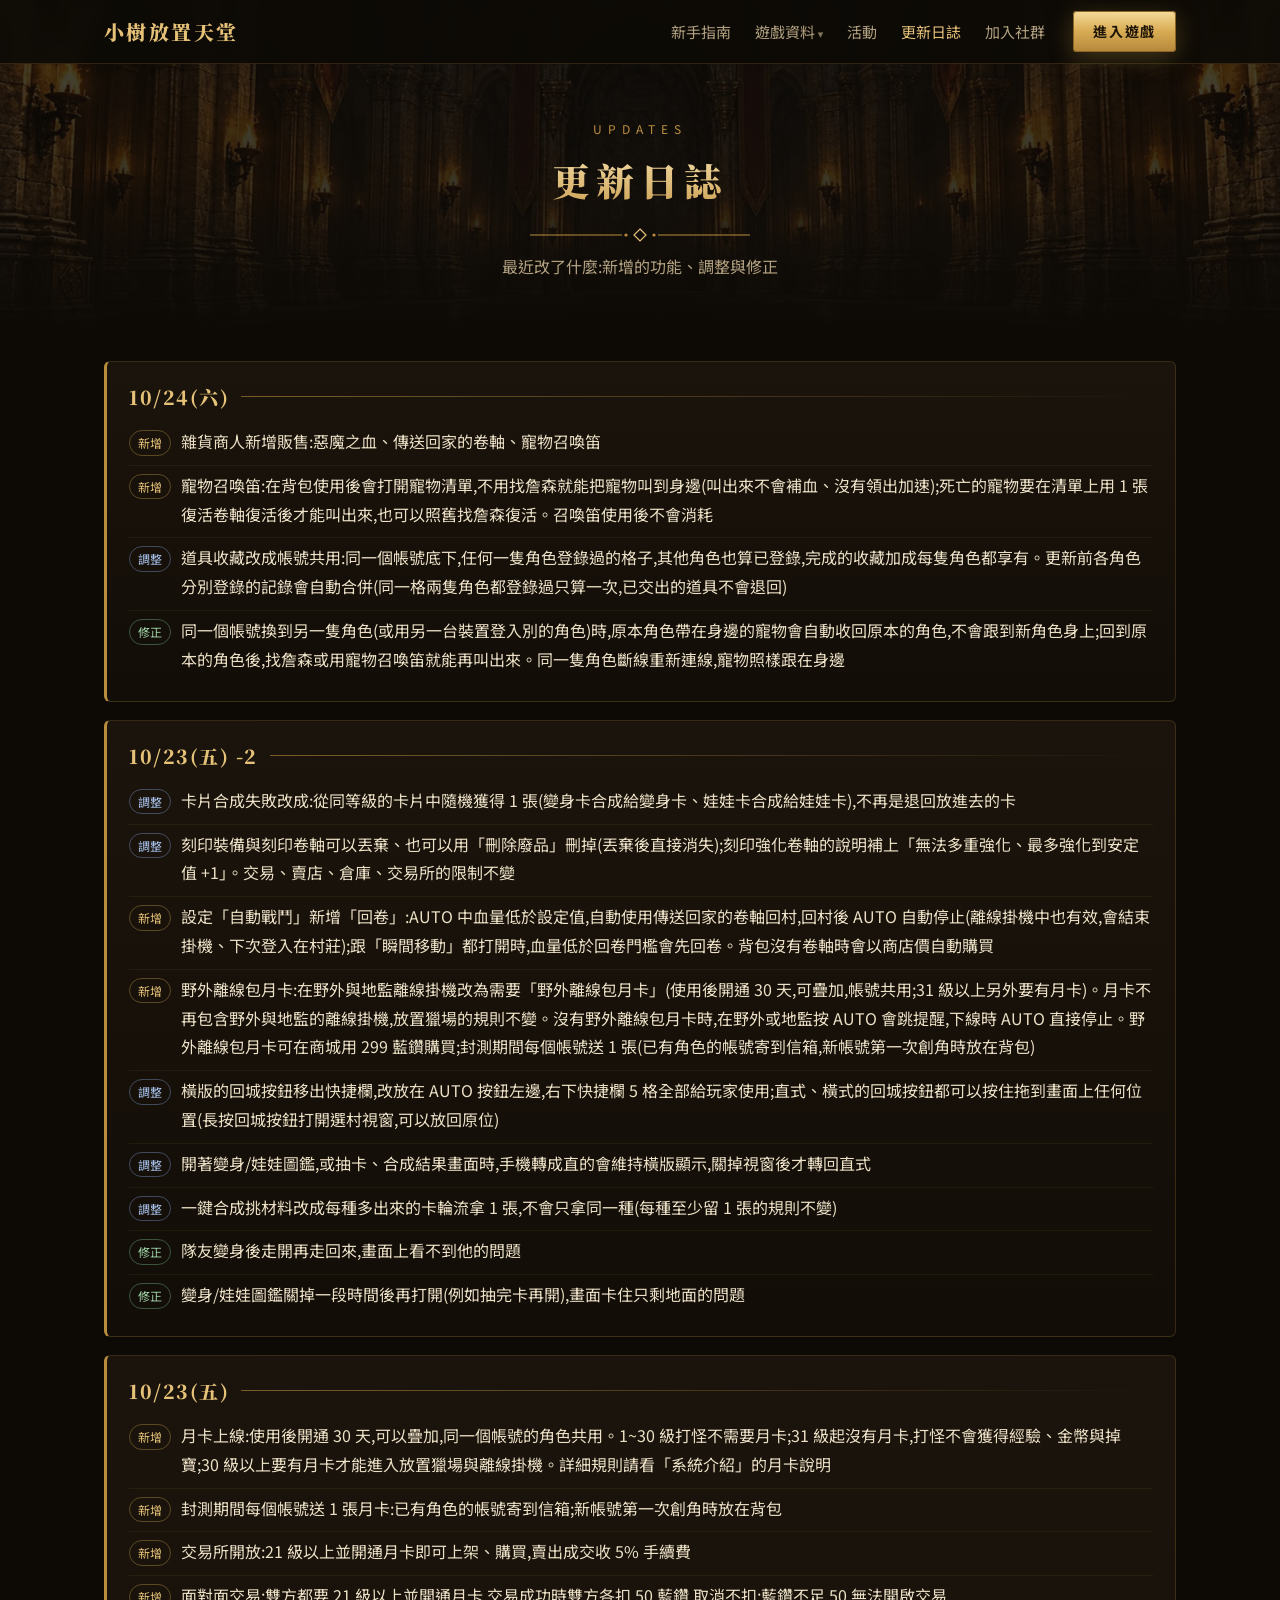
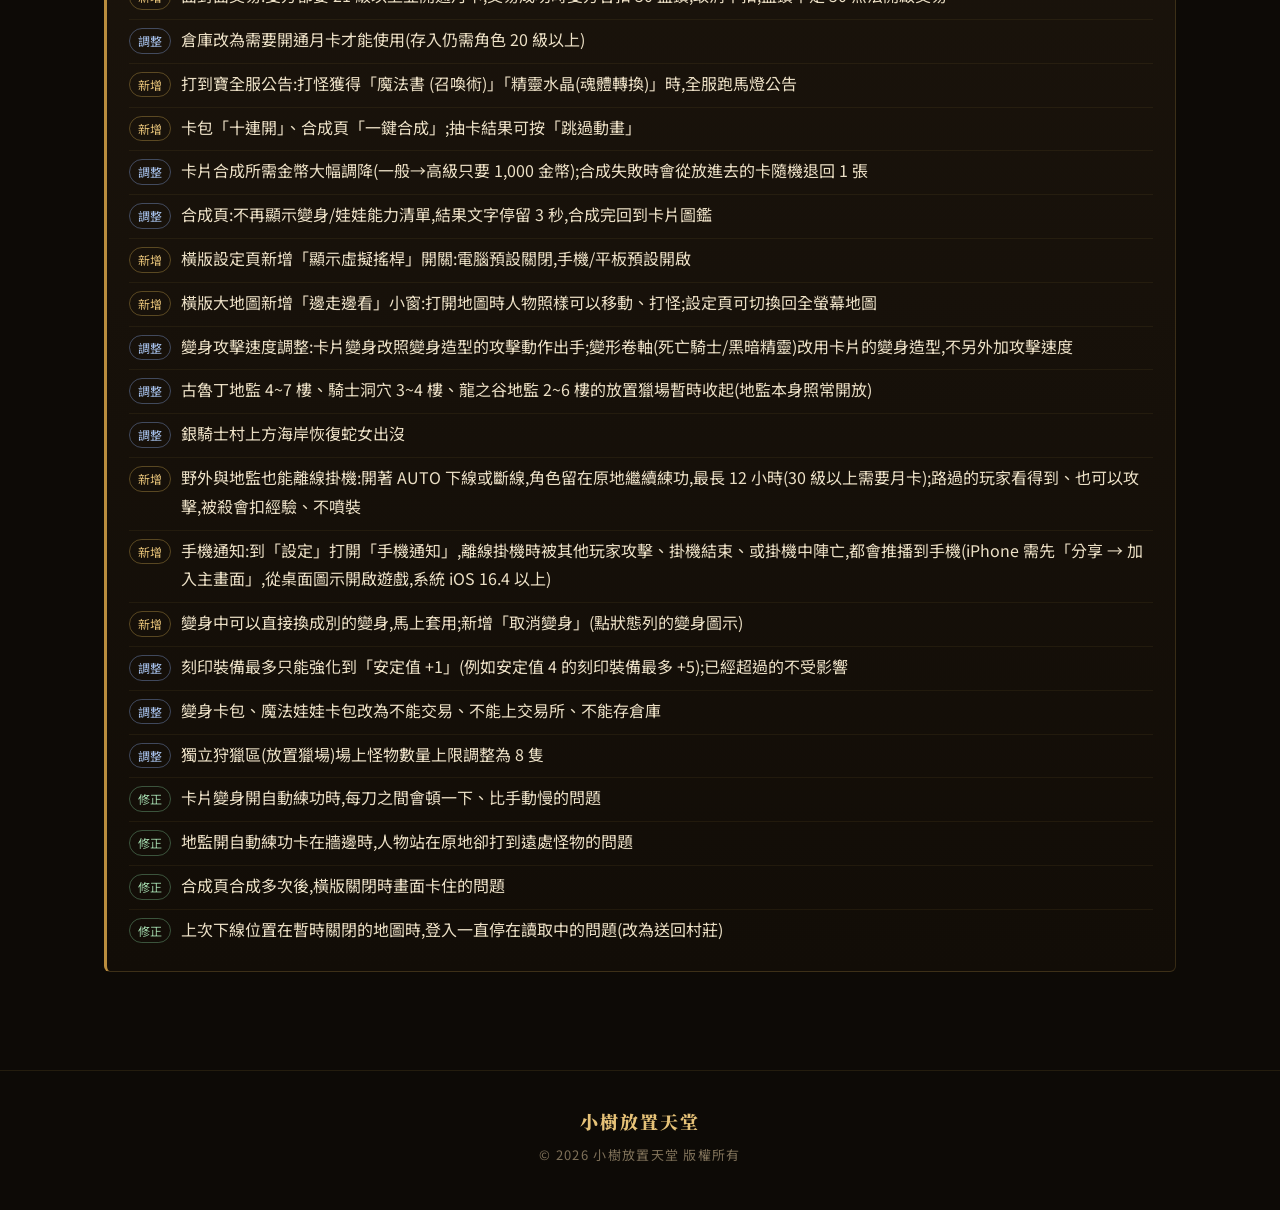
==== changelog.html @ 835b7e57 "更新日誌暫列 10/24(六)加一條:換角色時寵物收回原角色、不會跟到新角色(遊戲未發布,先不 push;上線日不是 10/24 就改日期) Co-Authored-By: Claude Opus 5" ====
<!doctype html>
<html lang="zh-Hant">
<head>
<meta charset="utf-8">
<meta name="viewport" content="width=device-width, initial-scale=1">
<title>更新日誌|小樹放置天堂</title>
<meta name="description" content="最近改了什麼:新增的功能、調整與修正">
<meta name="theme-color" content="#0d0a06">
<link rel="icon" href="data:image/svg+xml,%3Csvg xmlns='http://www.w3.org/2000/svg' viewBox='0 0 64 64'%3E%3Crect width='64' height='64' rx='14' fill='%230d0a06'/%3E%3Ccircle cx='32' cy='26' r='17' fill='%23c9a24a'/%3E%3Crect x='28' y='38' width='8' height='18' rx='3' fill='%238a5a34'/%3E%3C/svg%3E">
<link rel="preconnect" href="https://fonts.googleapis.com">
<link rel="preconnect" href="https://fonts.gstatic.com" crossorigin>
<link href="https://fonts.googleapis.com/css2?family=Noto+Serif+TC:wght@600;900&family=Noto+Sans+TC:wght@400;500;700&display=swap" rel="stylesheet">
<link rel="stylesheet" href="site.css">
</head>
<body>
<svg width="0" height="0" style="position:absolute" aria-hidden="true"><defs><symbol id="orn" viewBox="0 0 220 14"><path d="M0 7h92M128 7h92" stroke="#b98d3e" stroke-width="1"/><path d="M110 1l6 6-6 6-6-6z" fill="none" stroke="#e6c278" stroke-width="1.2"/><circle cx="96" cy="7" r="1.6" fill="#b98d3e"/><circle cx="124" cy="7" r="1.6" fill="#b98d3e"/></symbol></defs></svg>
<nav class="nav" id="nav"></nav>
<script src="nav.js"></script>
<header class="page-hero">
  <div class="wrap">
    <div class="sec-head">
      <div class="en">UPDATES</div>
      <h1>更新日誌</h1>
      <svg class="orn"><use href="#orn"/></svg>
      <p>最近改了什麼:新增的功能、調整與修正</p>
    </div>
  </div>
</header>
<main class="data-sec">
  <div class="wrap">
    <div class=""><div class="doc"><div class="log-day"><h2>10/24(六)</h2><ul><li><span class="lt">新增</span><span>雜貨商人新增販售:惡魔之血、傳送回家的卷軸、寵物召喚笛</span></li><li><span class="lt">新增</span><span>寵物召喚笛:在背包使用後會打開寵物清單,不用找詹森就能把寵物叫到身邊(叫出來不會補血、沒有領出加速);死亡的寵物要在清單上用 1 張復活卷軸復活後才能叫出來,也可以照舊找詹森復活。召喚笛使用後不會消耗</span></li><li><span class="lt adj">調整</span><span>道具收藏改成帳號共用:同一個帳號底下,任何一隻角色登錄過的格子,其他角色也算已登錄,完成的收藏加成每隻角色都享有。更新前各角色分別登錄的記錄會自動合併(同一格兩隻角色都登錄過只算一次,已交出的道具不會退回)</span></li><li><span class="lt fix">修正</span><span>同一個帳號換到另一隻角色(或用另一台裝置登入別的角色)時,原本角色帶在身邊的寵物會自動收回原本的角色,不會跟到新角色身上;回到原本的角色後,找詹森或用寵物召喚笛就能再叫出來。同一隻角色斷線重新連線,寵物照樣跟在身邊</span></li></ul></div><div class="log-day"><h2>10/23(五) -2</h2><ul><li><span class="lt adj">調整</span><span>卡片合成失敗改成:從同等級的卡片中隨機獲得 1 張(變身卡合成給變身卡、娃娃卡合成給娃娃卡),不再是退回放進去的卡</span></li><li><span class="lt adj">調整</span><span>刻印裝備與刻印卷軸可以丟棄、也可以用「刪除廢品」刪掉(丟棄後直接消失);刻印強化卷軸的說明補上「無法多重強化、最多強化到安定值 +1」。交易、賣店、倉庫、交易所的限制不變</span></li><li><span class="lt">新增</span><span>設定「自動戰鬥」新增「回卷」:AUTO 中血量低於設定值,自動使用傳送回家的卷軸回村,回村後 AUTO 自動停止(離線掛機中也有效,會結束掛機、下次登入在村莊);跟「瞬間移動」都打開時,血量低於回卷門檻會先回卷。背包沒有卷軸時會以商店價自動購買</span></li><li><span class="lt">新增</span><span>野外離線包月卡:在野外與地監離線掛機改為需要「野外離線包月卡」(使用後開通 30 天,可疊加,帳號共用;31 級以上另外要有月卡)。月卡不再包含野外與地監的離線掛機,放置獵場的規則不變。沒有野外離線包月卡時,在野外或地監按 AUTO 會跳提醒,下線時 AUTO 直接停止。野外離線包月卡可在商城用 299 藍鑽購買;封測期間每個帳號送 1 張(已有角色的帳號寄到信箱,新帳號第一次創角時放在背包)</span></li><li><span class="lt adj">調整</span><span>橫版的回城按鈕移出快捷欄,改放在 AUTO 按鈕左邊,右下快捷欄 5 格全部給玩家使用;直式、橫式的回城按鈕都可以按住拖到畫面上任何位置(長按回城按鈕打開選村視窗,可以放回原位)</span></li><li><span class="lt adj">調整</span><span>開著變身/娃娃圖鑑,或抽卡、合成結果畫面時,手機轉成直的會維持橫版顯示,關掉視窗後才轉回直式</span></li><li><span class="lt adj">調整</span><span>一鍵合成挑材料改成每種多出來的卡輪流拿 1 張,不會只拿同一種(每種至少留 1 張的規則不變)</span></li><li><span class="lt fix">修正</span><span>隊友變身後走開再走回來,畫面上看不到他的問題</span></li><li><span class="lt fix">修正</span><span>變身/娃娃圖鑑關掉一段時間後再打開(例如抽完卡再開),畫面卡住只剩地面的問題</span></li></ul></div><div class="log-day"><h2>10/23(五)</h2><ul><li><span class="lt">新增</span><span>月卡上線:使用後開通 30 天,可以疊加,同一個帳號的角色共用。1~30 級打怪不需要月卡;31 級起沒有月卡,打怪不會獲得經驗、金幣與掉寶;30 級以上要有月卡才能進入放置獵場與離線掛機。詳細規則請看「系統介紹」的月卡說明</span></li><li><span class="lt">新增</span><span>封測期間每個帳號送 1 張月卡:已有角色的帳號寄到信箱;新帳號第一次創角時放在背包</span></li><li><span class="lt">新增</span><span>交易所開放:21 級以上並開通月卡即可上架、購買,賣出成交收 5% 手續費</span></li><li><span class="lt">新增</span><span>面對面交易:雙方都要 21 級以上並開通月卡,交易成功時雙方各扣 50 藍鑽,取消不扣;藍鑽不足 50 無法開啟交易</span></li><li><span class="lt adj">調整</span><span>倉庫改為需要開通月卡才能使用(存入仍需角色 20 級以上)</span></li><li><span class="lt">新增</span><span>打到寶全服公告:打怪獲得「魔法書 (召喚術)」「精靈水晶(魂體轉換)」時,全服跑馬燈公告</span></li><li><span class="lt">新增</span><span>卡包「十連開」、合成頁「一鍵合成」;抽卡結果可按「跳過動畫」</span></li><li><span class="lt adj">調整</span><span>卡片合成所需金幣大幅調降(一般→高級只要 1,000 金幣);合成失敗時會從放進去的卡隨機退回 1 張</span></li><li><span class="lt adj">調整</span><span>合成頁:不再顯示變身/娃娃能力清單,結果文字停留 3 秒,合成完回到卡片圖鑑</span></li><li><span class="lt">新增</span><span>橫版設定頁新增「顯示虛擬搖桿」開關:電腦預設關閉,手機/平板預設開啟</span></li><li><span class="lt">新增</span><span>橫版大地圖新增「邊走邊看」小窗:打開地圖時人物照樣可以移動、打怪;設定頁可切換回全螢幕地圖</span></li><li><span class="lt adj">調整</span><span>變身攻擊速度調整:卡片變身改照變身造型的攻擊動作出手;變形卷軸(死亡騎士/黑暗精靈)改用卡片的變身造型,不另外加攻擊速度</span></li><li><span class="lt adj">調整</span><span>古魯丁地監 4~7 樓、騎士洞穴 3~4 樓、龍之谷地監 2~6 樓的放置獵場暫時收起(地監本身照常開放)</span></li><li><span class="lt adj">調整</span><span>銀騎士村上方海岸恢復蛇女出沒</span></li><li><span class="lt">新增</span><span>野外與地監也能離線掛機:開著 AUTO 下線或斷線,角色留在原地繼續練功,最長 12 小時(30 級以上需要月卡);路過的玩家看得到、也可以攻擊,被殺會扣經驗、不噴裝</span></li><li><span class="lt">新增</span><span>手機通知:到「設定」打開「手機通知」,離線掛機時被其他玩家攻擊、掛機結束、或掛機中陣亡,都會推播到手機(iPhone 需先「分享 → 加入主畫面」,從桌面圖示開啟遊戲,系統 iOS 16.4 以上)</span></li><li><span class="lt">新增</span><span>變身中可以直接換成別的變身,馬上套用;新增「取消變身」(點狀態列的變身圖示)</span></li><li><span class="lt adj">調整</span><span>刻印裝備最多只能強化到「安定值 +1」(例如安定值 4 的刻印裝備最多 +5);已經超過的不受影響</span></li><li><span class="lt adj">調整</span><span>變身卡包、魔法娃娃卡包改為不能交易、不能上交易所、不能存倉庫</span></li><li><span class="lt adj">調整</span><span>獨立狩獵區(放置獵場)場上怪物數量上限調整為 8 隻</span></li><li><span class="lt fix">修正</span><span>卡片變身開自動練功時,每刀之間會頓一下、比手動慢的問題</span></li><li><span class="lt fix">修正</span><span>地監開自動練功卡在牆邊時,人物站在原地卻打到遠處怪物的問題</span></li><li><span class="lt fix">修正</span><span>合成頁合成多次後,橫版關閉時畫面卡住的問題</span></li><li><span class="lt fix">修正</span><span>上次下線位置在暫時關閉的地圖時,登入一直停在讀取中的問題(改為送回村莊)</span></li></ul></div></div></div>
  </div>
</main>
<footer>
  <div class="wrap"><span class="brand">小樹放置天堂</span>© 2026 小樹放置天堂 版權所有</div>
</footer>
<script>
// 目錄跟著捲動標亮目前這節
(function () {
  var links = [].slice.call(document.querySelectorAll('.toc a')); if (!links.length) return;
  var secs = links.map(function (a) { return document.querySelector(a.getAttribute('href')); });
  function on() { var y = window.scrollY + 120, k = 0; secs.forEach(function (s, i) { if (s && s.offsetTop <= y) k = i; });
    links.forEach(function (a, i) { a.classList.toggle('on', i === k); }); }
  window.addEventListener('scroll', on, { passive: true }); on();
})();
</script>
</body>
</html>
---- site.css ----
:root {
  --bg: #0d0a06;
  --bg-2: #15100a;
  --panel: rgba(24, 18, 11, .82);
  --gold: #e6c278;
  --gold-2: #b98d3e;
  --gold-dim: rgba(201, 162, 74, .38);
  --text: #ece0c6;
  --text-soft: #b3a281;
  --text-faint: #7f7159;
  --serif: "Noto Serif TC", "Songti TC", "PMingLiU", serif;
  --sans: "Noto Sans TC", "PingFang TC", "Microsoft JhengHei", system-ui, sans-serif;
}
* { box-sizing: border-box; }
html { scroll-behavior: smooth; }
body {
  margin: 0; background: var(--bg); color: var(--text);
  font-family: var(--sans); font-size: 16px; line-height: 1.8;
  -webkit-font-smoothing: antialiased;
}
a { color: inherit; text-decoration: none; }
img { display: block; max-width: 100%; }
.wrap { max-width: 1120px; margin: 0 auto; padding: 0 24px; }

/* ── 上方導覽列 ── */
.nav {
  position: fixed; inset: 0 0 auto; z-index: 10; height: 64px;
  display: flex; align-items: center; transition: background .3s, border-color .3s;
  border-bottom: 1px solid transparent;
}
.nav.solid { background: rgba(13, 10, 6, .9); backdrop-filter: blur(8px); border-color: rgba(201,162,74,.18); }
.nav .wrap { width: 100%; display: flex; align-items: center; gap: 28px; }
.brand { font-family: var(--serif); font-weight: 900; font-size: 20px; letter-spacing: .12em; color: var(--gold); margin-right: auto; }
.nav-links { display: flex; align-items: center; gap: 24px; font-size: 15px; color: var(--text-soft); }
.nav-links a:hover { color: var(--gold); }
.nav .btn { padding: 8px 20px; font-size: 14px; }
/* 下拉「遊戲資料」(nav.js 產生;點按開關) */
.dd { position: relative; }
.dd-btn { background: none; border: 0; padding: 0; font: inherit; color: inherit; cursor: pointer; }
.dd-btn span { font-size: 11px; opacity: .7; }
.dd-btn:hover, .dd.on > .dd-btn { color: var(--gold); }
.dd-menu {
  position: absolute; top: calc(100% + 14px); left: 50%; transform: translateX(-50%); min-width: 150px; display: none;
  flex-direction: column; padding: 8px; background: rgba(16, 12, 7, .97); border: 1px solid rgba(201,162,74,.3); border-radius: 6px;
  box-shadow: 0 14px 30px rgba(0,0,0,.6);
}
.dd.show .dd-menu { display: flex; }
.dd-menu a { padding: 8px 12px; border-radius: 4px; white-space: nowrap; }
.dd-menu a:hover, .dd-menu a.on { background: rgba(230,194,120,.1); color: var(--gold); }
/* 手機:漢堡選單 */
.burger { display: none; width: 40px; height: 40px; border: 1px solid var(--gold-dim); border-radius: 4px; background: rgba(13,10,6,.5); padding: 10px 9px; cursor: pointer; flex-direction: column; justify-content: space-between; }
.burger i { display: block; height: 2px; background: var(--gold); border-radius: 2px; }
.m-menu { display: none; }

/* ── 按鈕 ── */
.btn {
  display: inline-flex; align-items: center; justify-content: center; gap: 8px;
  padding: 14px 34px; border-radius: 4px; font-weight: 700; letter-spacing: .12em;
  transition: transform .15s, box-shadow .2s, background .2s;
}
.btn-gold {
  color: #1d1407;
  background: linear-gradient(180deg, #f6dc9c 0%, #d9ad55 48%, #b5873a 100%);
  box-shadow: 0 0 0 1px #8c6526 inset, 0 6px 24px rgba(214, 168, 80, .28);
}
.btn-gold:hover { transform: translateY(-2px); box-shadow: 0 0 0 1px #8c6526 inset, 0 10px 32px rgba(214, 168, 80, .45); }
.btn-ghost { color: var(--gold); border: 1px solid var(--gold-dim); background: rgba(13,10,6,.45); }
.btn-ghost:hover { border-color: var(--gold); background: rgba(13,10,6,.7); }

/* ── 主視覺 ── */
.hero {
  position: relative; min-height: 100vh; min-height: 100svh;
  display: flex; align-items: center; justify-content: center; text-align: center;
  background: url(img/hero.webp) center 35% / cover no-repeat;
  padding: 96px 0 120px;
}
.hero::before {
  content: ""; position: absolute; inset: 0;
  background:
    radial-gradient(ellipse at 50% 42%, rgba(13,10,6,.15) 0%, rgba(13,10,6,.55) 70%),
    linear-gradient(180deg, rgba(13,10,6,.55) 0%, rgba(13,10,6,0) 22%, rgba(13,10,6,0) 60%, var(--bg) 100%);
}
.hero > .wrap { position: relative; }
.logo { width: min(560px, 86vw); margin: 0 auto; filter: drop-shadow(0 10px 30px rgba(0,0,0,.7)); }
.status {
  display: inline-flex; align-items: center; gap: 10px; margin: 22px 0 14px;
  padding: 4px 16px; border: 1px solid var(--gold-dim); border-radius: 999px;
  background: rgba(13,10,6,.55); color: var(--gold); font-size: 14px; letter-spacing: .2em;
}
.status i { width: 8px; height: 8px; border-radius: 50%; background: #6fd08c; box-shadow: 0 0 10px #6fd08c; }
.tagline {
  font-family: var(--serif); font-weight: 600; font-size: clamp(19px, 2.6vw, 26px);
  letter-spacing: .14em; margin: 0 0 6px; text-shadow: 0 2px 12px rgba(0,0,0,.85);
}
.tagline-2 { color: var(--text-soft); margin: 0 0 34px; text-shadow: 0 2px 10px rgba(0,0,0,.9); }
.cta { display: flex; gap: 16px; justify-content: center; flex-wrap: wrap; }
.scroll-cue {
  position: absolute; left: 50%; bottom: 28px; transform: translateX(-50%);
  color: var(--text-faint); font-size: 12px; letter-spacing: .3em; text-align: center;
}
.scroll-cue::after {
  content: ""; display: block; width: 1px; height: 36px; margin: 8px auto 0;
  background: linear-gradient(var(--gold), transparent); animation: drip 2s ease-in-out infinite;
}
@keyframes drip { 0%,100% { opacity: .3; transform: scaleY(.6); transform-origin: top; } 50% { opacity: 1; transform: scaleY(1); } }

/* ── 區塊標題 ── */
section { padding: 96px 0; position: relative; }
.sec-head { text-align: center; margin-bottom: 52px; }
.sec-head .en { font-size: 12px; letter-spacing: .5em; color: var(--gold-2); margin-bottom: 6px; }
.sec-head h2, .sec-head h1 {
  font-family: var(--serif); font-weight: 900; font-size: clamp(28px, 4vw, 38px);
  letter-spacing: .16em; margin: 0; color: var(--gold);
  background: linear-gradient(180deg, #f7e3b0, #c99b4c); -webkit-background-clip: text; background-clip: text; -webkit-text-fill-color: transparent;
}
.sec-head p { color: var(--text-soft); margin: 10px 0 0; }
.orn { display: block; width: 220px; height: 14px; margin: 14px auto 0; }

/* ── 遊戲特色 ── */
.features { display: grid; grid-template-columns: repeat(4, 1fr); gap: 20px; }
.feat {
  position: relative; padding: 34px 26px 30px; background: linear-gradient(180deg, #1b140c, #120d07);
  border: 1px solid rgba(201,162,74,.22);
  transition: border-color .2s, transform .2s;
}
.feat::before, .feat::after {
  content: ""; position: absolute; width: 14px; height: 14px; border: 2px solid var(--gold-2);
}
.feat::before { top: -1px; left: -1px; border-right: 0; border-bottom: 0; }
.feat::after { bottom: -1px; right: -1px; border-left: 0; border-top: 0; }
.feat:hover { border-color: rgba(230,194,120,.55); transform: translateY(-4px); }
.feat .no { font-family: var(--serif); font-weight: 900; font-size: 44px; line-height: 1; color: rgba(201,162,74,.22); position: absolute; top: 18px; right: 20px; }
.feat svg { width: 40px; height: 40px; color: var(--gold); margin-bottom: 18px; }
.feat h3 { font-family: var(--serif); font-size: 21px; letter-spacing: .12em; margin: 0 0 8px; color: var(--text); }
.feat p { margin: 0; color: var(--text-soft); font-size: 15px; }

/* ── 職業 ── */
.classes-sec { background: radial-gradient(ellipse at 50% 0%, rgba(185,141,62,.12), transparent 60%), var(--bg-2); border-top: 1px solid rgba(201,162,74,.12); border-bottom: 1px solid rgba(201,162,74,.12); }
.classes { display: grid; grid-template-columns: repeat(4, 1fr); gap: 20px; }
.cls { text-align: center; padding: 10px 12px; }
.seal {
  width: 112px; height: 112px; margin: 0 auto 18px; border-radius: 50%; display: grid; place-items: center;
  font-family: var(--serif); font-weight: 900; font-size: 46px; color: var(--gold);
  background: radial-gradient(circle at 50% 35%, #2a1f12, #120d07 70%);
  box-shadow: 0 0 0 1px var(--gold-2), 0 0 0 6px #120d07, 0 0 0 7px rgba(201,162,74,.35), 0 12px 30px rgba(0,0,0,.6);
  transition: box-shadow .25s, color .25s;
}
.cls:hover .seal { color: #fff3d0; box-shadow: 0 0 0 1px var(--gold), 0 0 0 6px #120d07, 0 0 0 7px var(--gold), 0 0 34px rgba(230,194,120,.35); }
.cls h3 { font-family: var(--serif); font-size: 22px; letter-spacing: .3em; margin: 0 0 6px; text-indent: .3em; }
.cls p { color: var(--text-soft); margin: 0; font-size: 15px; }

/* ── 社群 ── */
.join { background: url(img/hall.webp) center / cover no-repeat; }
.join::before { content: ""; position: absolute; inset: 0; background: linear-gradient(180deg, var(--bg-2) 0%, rgba(13,10,6,.82) 18%, rgba(13,10,6,.86) 82%, var(--bg) 100%); }
.join > .wrap { position: relative; }
.links { display: grid; grid-template-columns: repeat(4, 1fr); gap: 16px; }
.link {
  display: flex; flex-direction: column; align-items: center; text-align: center; gap: 4px;
  padding: 30px 18px 26px; background: var(--panel); backdrop-filter: blur(4px);
  border: 1px solid rgba(201,162,74,.28); border-radius: 6px;
  transition: border-color .2s, transform .2s, box-shadow .2s;
}
.link:hover { border-color: var(--gold); transform: translateY(-4px); box-shadow: 0 14px 36px rgba(0,0,0,.5), 0 0 24px rgba(230,194,120,.12); }
.link .ic { width: 56px; height: 56px; border-radius: 50%; display: grid; place-items: center; margin-bottom: 10px; color: #fff; }
.link .ic svg { width: 28px; height: 28px; }
.ic.play { background: linear-gradient(180deg, #f6dc9c, #b5873a); color: #1d1407; }
.ic.fb { background: #1877f2; }
.ic.line { background: #06c755; }
.link .tt { font-family: var(--serif); font-size: 19px; font-weight: 600; letter-spacing: .1em; color: var(--text); }
.link .dd { font-size: 13px; color: var(--text-soft); }
.link .go { margin-top: 12px; font-size: 13px; color: var(--gold); letter-spacing: .15em; }
.link.featured { border-color: rgba(230,194,120,.7); background: linear-gradient(180deg, rgba(58,42,18,.9), rgba(24,18,11,.9)); }
.badge { font-family: var(--sans); font-size: 11px; font-weight: 700; letter-spacing: .1em; color: #1d1407; background: var(--gold); padding: 1px 8px; border-radius: 999px; vertical-align: 3px; margin-left: 4px; }
.lineid { font-family: Consolas, monospace; color: var(--gold); }

.disclaimer {
  margin-top: 36px; padding: 22px 26px; border: 1px solid rgba(201,162,74,.16);
  background: rgba(13,10,6,.7); font-size: 13px; color: var(--text-faint); line-height: 2;
}
.disclaimer b { color: var(--text-soft); font-size: 14px; letter-spacing: .15em; }

footer { padding: 34px 0 44px; text-align: center; color: var(--text-faint); font-size: 13px; letter-spacing: .1em; border-top: 1px solid rgba(201,162,74,.12); }
footer .brand { display: block; margin: 0 0 6px; font-size: 18px; }

/* ── 首頁「冒險資料」入口 ── */
.guides { display: grid; grid-template-columns: repeat(2, 1fr); gap: 20px; }
.guide-card {
  display: flex; align-items: center; gap: 20px; padding: 28px 26px;
  background: linear-gradient(180deg, #1b140c, #120d07); border: 1px solid rgba(201,162,74,.28); border-radius: 6px;
  transition: border-color .2s, transform .2s, box-shadow .2s;
}
.guide-card:hover { border-color: var(--gold); transform: translateY(-4px); box-shadow: 0 14px 36px rgba(0,0,0,.5); }
.guide-card svg { width: 46px; height: 46px; flex: none; color: var(--gold); }
.guide-card h3 { font-family: var(--serif); font-size: 22px; letter-spacing: .12em; margin: 0 0 4px; color: var(--text); }
.guide-card p { margin: 0; color: var(--text-soft); font-size: 15px; }
.guide-card .go { margin-left: auto; flex: none; color: var(--gold); font-size: 14px; letter-spacing: .12em; }
/* 冒險資料 8 格版:四欄小卡(圖示在上) */
.guides.more { grid-template-columns: repeat(3, 1fr); gap: 16px; }
.guides.more .guide-card { flex-direction: column; align-items: flex-start; gap: 10px; padding: 22px 20px; }
.guides.more .guide-card svg { width: 34px; height: 34px; }
.guides.more .guide-card h3 { font-size: 19px; }
.guides.more .guide-card p { font-size: 14px; }

/* ── 資料頁(獵場列表 / 怪物掉落)── */
.nav.solid-always { background: rgba(13, 10, 6, .92); backdrop-filter: blur(8px); border-color: rgba(201,162,74,.18); }
.nav-links a.on { color: var(--gold); }
.page-hero {
  position: relative; padding: 118px 0 46px; text-align: center;
  background: url(img/hall.webp) center 40% / cover no-repeat;
}
.page-hero::before { content: ""; position: absolute; inset: 0; background: linear-gradient(180deg, rgba(13,10,6,.75), rgba(13,10,6,.82) 60%, var(--bg)); }
.page-hero > .wrap { position: relative; }
.page-hero .sec-head { margin-bottom: 0; }
.subtabs { display: flex; justify-content: center; gap: 10px; margin-top: 22px; }
.subtabs a { padding: 8px 22px; border: 1px solid var(--gold-dim); border-radius: 999px; color: var(--text-soft); font-size: 15px; letter-spacing: .1em; background: rgba(13,10,6,.6); }
.subtabs a:hover { color: var(--gold); border-color: var(--gold); }
.subtabs a.on { color: #1d1407; font-weight: 700; border-color: #8c6526; background: linear-gradient(180deg, #f6dc9c, #d9ad55 50%, #b5873a); }
.data-sec { padding: 34px 0 80px; }
.toolbar { display: flex; flex-wrap: wrap; gap: 12px; align-items: center; margin-bottom: 18px; }
.search {
  flex: 1 1 280px; display: flex; align-items: center; gap: 10px; padding: 0 16px;
  background: #15100a; border: 1px solid rgba(201,162,74,.3); border-radius: 6px;
}
.search:focus-within { border-color: var(--gold); }
.search svg { width: 18px; height: 18px; color: var(--gold-2); flex: none; }
.search input { flex: 1; min-width: 0; padding: 13px 0; background: none; border: 0; outline: 0; color: var(--text); font: inherit; font-size: 16px; }
.search input::placeholder { color: var(--text-faint); }
.chips { display: flex; flex-wrap: wrap; gap: 8px; }
.chip {
  padding: 7px 16px; border-radius: 999px; border: 1px solid rgba(201,162,74,.3); background: #15100a;
  color: var(--text-soft); font: inherit; font-size: 14px; cursor: pointer; transition: border-color .15s, color .15s;
}
.chip:hover { border-color: var(--gold); color: var(--gold); }
.chip.on { color: #1d1407; font-weight: 700; border-color: #8c6526; background: linear-gradient(180deg, #f6dc9c, #d9ad55 50%, #b5873a); }
.result-note { color: var(--text-faint); font-size: 13px; margin: 0 0 16px; }
.group-hd { display: flex; align-items: center; gap: 14px; margin: 34px 0 14px; font-family: var(--serif); font-weight: 900; font-size: 20px; letter-spacing: .14em; color: var(--gold); }
.group-hd::after { content: ""; flex: 1; height: 1px; background: linear-gradient(90deg, rgba(185,141,62,.6), transparent); }
.group-hd small { font-family: var(--sans); font-weight: 400; font-size: 13px; letter-spacing: .05em; color: var(--text-faint); }
.cards { display: grid; grid-template-columns: repeat(auto-fill, minmax(320px, 1fr)); gap: 16px; }
.dcard {
  position: relative; padding: 20px 20px 18px; background: linear-gradient(180deg, #1b140c, #120d07);
  border: 1px solid rgba(201,162,74,.22); border-radius: 6px; scroll-margin-top: 90px;
}
.dcard.hit { border-color: var(--gold); box-shadow: 0 0 0 1px var(--gold), 0 0 28px rgba(230,194,120,.18); }
.dcard h3 { display: flex; align-items: center; flex-wrap: wrap; gap: 8px; margin: 0 0 4px; font-family: var(--serif); font-size: 20px; letter-spacing: .08em; color: var(--text); }
.dcard .meta { color: var(--text-soft); font-size: 14px; margin-bottom: 12px; }
.dcard .meta b { color: var(--gold); font-weight: 700; }
.dcard .lbl { font-size: 12px; letter-spacing: .2em; color: var(--gold-2); margin: 12px 0 6px; }
.stats { display: grid; grid-template-columns: repeat(5, 1fr); gap: 6px; margin: 4px 0 2px; }
.stats div { background: rgba(13,10,6,.6); border: 1px solid rgba(201,162,74,.14); border-radius: 4px; padding: 6px 4px; text-align: center; }
.stats span { display: block; font-size: 11px; color: var(--text-faint); letter-spacing: .1em; }
.stats b { font-size: 15px; color: var(--text); font-weight: 700; }
.tags { display: flex; flex-wrap: wrap; gap: 6px; }
.tag {
  display: inline-flex; align-items: center; gap: 4px; padding: 3px 10px; border-radius: 4px; font-size: 13.5px; line-height: 1.6;
  background: rgba(13,10,6,.6); border: 1px solid rgba(201,162,74,.18); color: var(--text-soft);
}
a.tag:hover { border-color: var(--gold); color: var(--gold); }
.tag .lv { color: var(--text-faint); font-size: 12px; }
.tag.boss { border-color: rgba(214,92,62,.55); color: #f0a184; }
.tag.mark { border-color: var(--gold); color: var(--gold); background: rgba(230,194,120,.1); }
.boss-badge { font-family: var(--sans); font-size: 11px; font-weight: 700; letter-spacing: .1em; color: #fff; background: linear-gradient(180deg, #c7533a, #8f2e1c); padding: 1px 8px; border-radius: 999px; }
.grp-badge { font-family: var(--sans); font-size: 11px; letter-spacing: .1em; color: var(--gold); border: 1px solid var(--gold-dim); padding: 0 8px; border-radius: 999px; }
/* 變身與娃娃頁 */
.cards-sm { grid-template-columns: repeat(auto-fill, minmax(260px, 1fr)); }
.subtabs a small { font-size: 12px; opacity: .75; letter-spacing: 0; }
.gpill { font-family: var(--sans); font-size: 11px; font-weight: 700; letter-spacing: .1em; color: var(--gc); border: 1px solid var(--gc); padding: 0 8px; border-radius: 999px; background: rgba(13,10,6,.6); }
.wb { font-family: var(--sans); font-size: 11px; font-weight: 700; letter-spacing: .08em; padding: 1px 8px; border-radius: 4px; white-space: nowrap; }
.wb.melee { color: #f3c9a8; background: rgba(176,92,46,.28); border: 1px solid rgba(214,128,74,.55); }
.wb.bow { color: #b9e3a6; background: rgba(70,130,52,.28); border: 1px solid rgba(118,186,92,.55); }
.wb.all { color: #cfd8f3; background: rgba(80,98,150,.28); border: 1px solid rgba(132,152,214,.55); }
.howto { margin: 0 0 20px; padding: 16px 20px; line-height: 1.9; font-size: 15px; color: var(--text-soft); background: linear-gradient(180deg, #1b140c, #120d07); border: 1px solid rgba(201,162,74,.22); border-left: 3px solid var(--gold); border-radius: 6px; }
.howto b { color: var(--gold); }
#wchips { margin-top: 2px; }
/* 獵場頁:每區一張寬卡,每隻怪一列「名稱/等級 | 掉落道具」 */
.cards.one { grid-template-columns: 1fr; }
.znote { color: var(--text-soft); font-size: 13.5px; margin: -4px 0 12px; padding: 6px 12px; border-left: 2px solid var(--gold-2); background: rgba(230,194,120,.06); }
.mhead { display: grid; grid-template-columns: 210px 1fr; gap: 16px; padding: 6px 0; font-size: 12px; letter-spacing: .2em; color: var(--gold-2); border-bottom: 1px solid rgba(201,162,74,.22); }
.mrow { display: grid; grid-template-columns: 210px 1fr; gap: 16px; padding: 11px 0; border-bottom: 1px solid rgba(201,162,74,.09); align-items: start; }
.mrow:last-child { border-bottom: 0; padding-bottom: 2px; }
.mname { display: flex; flex-wrap: wrap; align-items: center; gap: 6px 8px; padding-top: 2px; }
.mname a { font-weight: 700; font-size: 15.5px; color: var(--text); }
.mname a:hover, .mname a.mark { color: var(--gold); }
.mname .lv { font-size: 12.5px; color: var(--text-faint); }
.mrow .none { color: var(--text-faint); font-size: 13px; padding-top: 3px; }
/* 💤 可離線掛機(放置獵場) */
.afk-badge { display: inline-flex; align-items: center; gap: 4px; font-family: var(--sans); font-size: 11px; font-weight: 700; letter-spacing: .08em; color: #cfe6ff; background: rgba(70,110,170,.3); border: 1px solid rgba(120,170,230,.6); padding: 1px 8px; border-radius: 999px; }
.afk-badge svg { width: 12px; height: 12px; }
.znote.afk { border-left-color: #7fb0e6; background: rgba(110,160,220,.08); }
.znote.afk b { color: #cfe6ff; }
.afk-banner { display: flex; align-items: center; gap: 14px; width: 100%; margin: 4px 0 8px; padding: 14px 18px; text-align: left; cursor: pointer; font: inherit; color: var(--text-soft);
  background: linear-gradient(90deg, rgba(60,95,150,.32), rgba(20,16,10,.6)); border: 1px solid rgba(120,170,230,.5); border-radius: 6px; }
.afk-banner:hover { border-color: #9cc4f0; }
.afk-banner svg { flex: none; width: 28px; height: 28px; color: #cfe6ff; }
.afk-banner span { flex: 1; font-size: 14px; line-height: 1.6; }
.afk-banner span b { display: block; font-size: 16px; color: #e3f0ff; }
.afk-banner em { flex: none; font-style: normal; font-weight: 700; color: #cfe6ff; white-space: nowrap; }
.afk-rules { margin: 0 0 16px; padding: 14px 18px 14px 34px; line-height: 1.9; font-size: 14.5px; color: var(--text-soft); background: linear-gradient(180deg, #1b140c, #120d07); border: 1px solid rgba(201,162,74,.22); border-left: 3px solid #7fb0e6; border-radius: 6px; }
.afk-rules b { color: #cfe6ff; }
.hunts { padding: 6px 20px 8px; background: linear-gradient(180deg, #1b140c, #120d07); border: 1px solid rgba(201,162,74,.22); border-radius: 6px; }
.hhead, .hrow { display: grid; grid-template-columns: 270px 90px 1fr; gap: 14px; }
.hhead { padding: 8px 0; font-size: 12px; letter-spacing: .2em; color: var(--gold-2); border-bottom: 1px solid rgba(201,162,74,.22); }
.hrow { padding: 11px 0; border-bottom: 1px solid rgba(201,162,74,.09); align-items: start; }
.hrow:last-child { border-bottom: 0; }
.hn { display: flex; flex-wrap: wrap; align-items: center; gap: 6px 8px; }
.hn b { font-size: 15.5px; color: var(--text); }
.hn b.mark { color: var(--gold); }
.hlv { font-size: 14px; color: var(--gold); font-weight: 700; padding-top: 2px; }
/* 獵場頁「即將開放」:上鎖的神祕卡片(只有名稱與層數) */
.soon-hd { color: #c9b07a; }
.soon-lead { color: var(--text-soft); font-size: 14.5px; margin: -4px 0 16px; font-family: var(--serif); letter-spacing: .04em; }
.soon-grid { display: grid; grid-template-columns: repeat(auto-fill, minmax(200px, 1fr)); gap: 14px; }
.soon-card {
  position: relative; overflow: hidden; text-align: center; padding: 22px 14px 18px;
  background: radial-gradient(ellipse at 50% 0%, rgba(201,162,74,.12), transparent 70%), linear-gradient(180deg, #15100a, #0c0805);
  border: 1px dashed rgba(201,162,74,.38); border-radius: 6px;
  transition: border-color .25s, box-shadow .25s, transform .25s;
}
.soon-card::before {
  content: "?"; position: absolute; right: -6px; bottom: -34px; font-family: var(--serif); font-weight: 900;
  font-size: 120px; line-height: 1; color: rgba(201,162,74,.06); pointer-events: none;
}
.soon-card:hover { border-color: rgba(230,194,120,.75); box-shadow: 0 0 26px rgba(230,194,120,.14); transform: translateY(-3px); }
.soon-card svg { width: 30px; height: 30px; color: var(--gold-2); margin-bottom: 6px; }
.soon-n { font-family: var(--serif); font-weight: 900; font-size: 19px; letter-spacing: .1em; color: var(--text); }
.soon-sub { font-size: 12.5px; color: var(--text-faint); margin: 2px 0 10px; letter-spacing: .06em; }
.soon-q { font-size: 13px; color: var(--text-soft); }
.soon-q b { color: var(--gold); letter-spacing: .2em; }
.soon-card.big { grid-column: 1 / -1; padding: 30px 16px 26px; border-style: solid; border-color: rgba(230,194,120,.55);
  background: radial-gradient(ellipse at 50% 0%, rgba(230,180,90,.22), transparent 65%), linear-gradient(180deg, #1d150b, #0c0805); }
.soon-card.big::before { content: "100"; font-size: 150px; right: 10px; bottom: -40px; color: rgba(201,162,74,.07); }
.soon-card.big svg { width: 38px; height: 38px; color: var(--gold); }
.soon-card.big .soon-n { font-size: 28px; letter-spacing: .3em; background: linear-gradient(180deg, #fbe7b0, #d6a548); -webkit-background-clip: text; background-clip: text; -webkit-text-fill-color: transparent; }
.soon-kicker { font-size: 12px; letter-spacing: .5em; color: var(--gold-2); margin: 2px 0 4px; }
.soon-tag {
  display: inline-block; margin-top: 12px; padding: 3px 12px; border-radius: 999px; font-size: 12px; letter-spacing: .12em;
  color: var(--gold); border: 1px solid var(--gold-dim); background: rgba(230,194,120,.06);
}
.empty { text-align: center; color: var(--text-faint); padding: 40px 0; }
.data-note { margin-top: 30px; color: var(--text-faint); font-size: 13px; line-height: 1.9; border-top: 1px solid rgba(201,162,74,.12); padding-top: 18px; }

/* ── 說明頁(新手指南/系統介紹/裝備強化/召喚與寵物/活動/更新日誌/技能)── */
.doc-wrap { display: grid; grid-template-columns: 210px minmax(0, 1fr); gap: 28px; align-items: start; }
.doc { min-width: 0; }
.toc { position: sticky; top: 84px; padding: 14px 0; border-left: 1px solid rgba(201,162,74,.25); font-size: 14px; }
.toc a { display: block; padding: 5px 0 5px 14px; color: var(--text-soft); border-left: 2px solid transparent; margin-left: -1px; line-height: 1.5; }
.toc a:hover, .toc a.on { color: var(--gold); border-left-color: var(--gold); }
.doc h2 { font-family: var(--serif); font-weight: 900; font-size: 22px; letter-spacing: .1em; color: var(--gold); margin: 0 0 12px; scroll-margin-top: 84px; display: flex; align-items: center; gap: 12px; }
.doc h2::after { content: ""; flex: 1; height: 1px; background: linear-gradient(90deg, rgba(185,141,62,.6), transparent); }
.doc h3 { font-family: var(--serif); font-size: 17px; letter-spacing: .06em; color: var(--text); margin: 18px 0 6px; }
.doc .sec { margin: 0 0 22px; padding: 22px 24px; background: linear-gradient(180deg, #1b140c, #120d07); border: 1px solid rgba(201,162,74,.2); border-radius: 6px; }
.doc p { margin: 0 0 10px; color: var(--text); }
.doc p:last-child { margin-bottom: 0; }
.doc ul, .doc ol { margin: 0 0 10px; padding-left: 22px; }
.doc li { margin: 4px 0; }
.doc li::marker { color: var(--gold-2); }
.doc strong { color: var(--gold); font-weight: 700; }
.doc table { width: 100%; border-collapse: collapse; margin: 8px 0 12px; font-size: 14px; }
.doc th { text-align: left; color: var(--gold); font-weight: 700; font-size: 13px; padding: 8px 10px; background: rgba(230,194,120,.07); border-bottom: 1px solid rgba(201,162,74,.3); }
.doc td { padding: 8px 10px; border-bottom: 1px solid rgba(201,162,74,.1); vertical-align: top; }
.doc th, .doc td:first-child { white-space: nowrap; }
.doc .tbl { overflow-x: auto; }
.doc blockquote { margin: 8px 0 12px; padding: 10px 14px; border-left: 3px solid var(--gold-2); background: rgba(230,194,120,.06); color: var(--text-soft); }
.doc code { font-family: Consolas, monospace; color: var(--gold); }
/* 更新日誌 */
.log-day { margin: 0 0 18px; padding: 18px 22px; background: linear-gradient(180deg, #1b140c, #120d07); border: 1px solid rgba(201,162,74,.2); border-left: 3px solid var(--gold-2); border-radius: 6px; }
.log-day h2 { font-family: var(--serif); font-size: 19px; color: var(--gold); margin: 0 0 8px; letter-spacing: .08em; }
.log-day ul { margin: 0; padding-left: 0; list-style: none; }
.log-day li { display: flex; gap: 10px; padding: 5px 0; border-top: 1px solid rgba(201,162,74,.08); }
.log-day li:first-child { border-top: 0; }
.lt { flex: none; font-size: 12px; padding: 1px 8px; border-radius: 999px; height: fit-content; margin-top: 3px; border: 1px solid var(--gold-dim); color: var(--gold); }
.lt.fix { color: #9fd3a8; border-color: rgba(120,190,140,.4); }
.lt.adj { color: #a9c4ef; border-color: rgba(130,160,220,.4); }
/* 活動卡 */
.ev { margin: 0 0 16px; padding: 20px 22px; background: linear-gradient(180deg, #1f170c, #120d07); border: 1px solid rgba(201,162,74,.3); border-radius: 6px; }
.ev h2 { font-family: var(--serif); font-size: 20px; color: var(--gold); margin: 0 0 6px; letter-spacing: .08em; }
.ev .ev-meta { font-size: 13px; color: var(--text-soft); margin-bottom: 8px; }
.ev .ev-meta b { color: var(--text); font-weight: 400; }

/* ── 平板/手機 ── */
@media (max-width: 960px) {
  .features, .classes, .links { grid-template-columns: repeat(2, 1fr); }
  .nav-links, .nav-play { display: none; }
  .burger { display: flex; }
  .nav.open .m-menu { display: flex; flex-direction: column; position: absolute; top: 64px; left: 0; right: 0; padding: 8px 16px 16px; background: rgba(13,10,6,.97); border-bottom: 1px solid rgba(201,162,74,.25); max-height: calc(100vh - 64px); overflow-y: auto; }
  .m-menu a { padding: 12px 6px; border-bottom: 1px solid rgba(201,162,74,.1); color: var(--text-soft); font-size: 16px; }
  .m-menu a.on { color: var(--gold); }
  .m-menu .m-play { margin-top: 12px; text-align: center; border: 0; border-radius: 4px; color: #1d1407; font-weight: 700; background: linear-gradient(180deg, #f6dc9c, #d9ad55 48%, #b5873a); }
  .doc-wrap { grid-template-columns: minmax(0, 1fr); }
  .toc { display: none; }
  .guides.more { grid-template-columns: repeat(2, 1fr); }
}
@media (max-width: 720px) {
  .hhead { display: none; }
  .hrow { grid-template-columns: 1fr auto; }
  .hrow .tags { grid-column: 1 / -1; }
  .hunts { padding: 4px 14px 6px; }
  .doc .sec { padding: 18px 16px; }
  .hero { background-image: url(img/hero-m.webp); background-position: center 30%; padding: 84px 0 96px; }
  .logo { width: min(250px, 66vw); }
  .status { margin-top: 14px; }
  section { padding: 72px 0; }
  .wrap { padding: 0 16px; }
  .btn { padding: 13px 26px; }
  .cta .btn { flex: 1 1 100%; max-width: 320px; }
  .classes { gap: 28px 12px; }
  .seal { width: 92px; height: 92px; font-size: 38px; }
  .guides { grid-template-columns: 1fr; }
  .guide-card { padding: 22px 18px; gap: 14px; }
  .page-hero { padding: 96px 0 34px; }
  .cards { grid-template-columns: 1fr; }
  .stats b { font-size: 14px; }
  .mhead { display: none; }
  .mrow { grid-template-columns: 1fr; gap: 6px; }
}
@media (max-width: 480px) {
  .features, .links { grid-template-columns: 1fr; }
  .link { flex-direction: row; text-align: left; padding: 18px; gap: 14px; }
  .link .ic { margin: 0; flex: none; width: 48px; height: 48px; }
  .link .go, .guide-card .go { display: none; }
}
@media (prefers-reduced-motion: reduce) {
  html { scroll-behavior: auto; }
  .scroll-cue::after { animation: none; }
  .feat, .link, .btn { transition: none; }
}
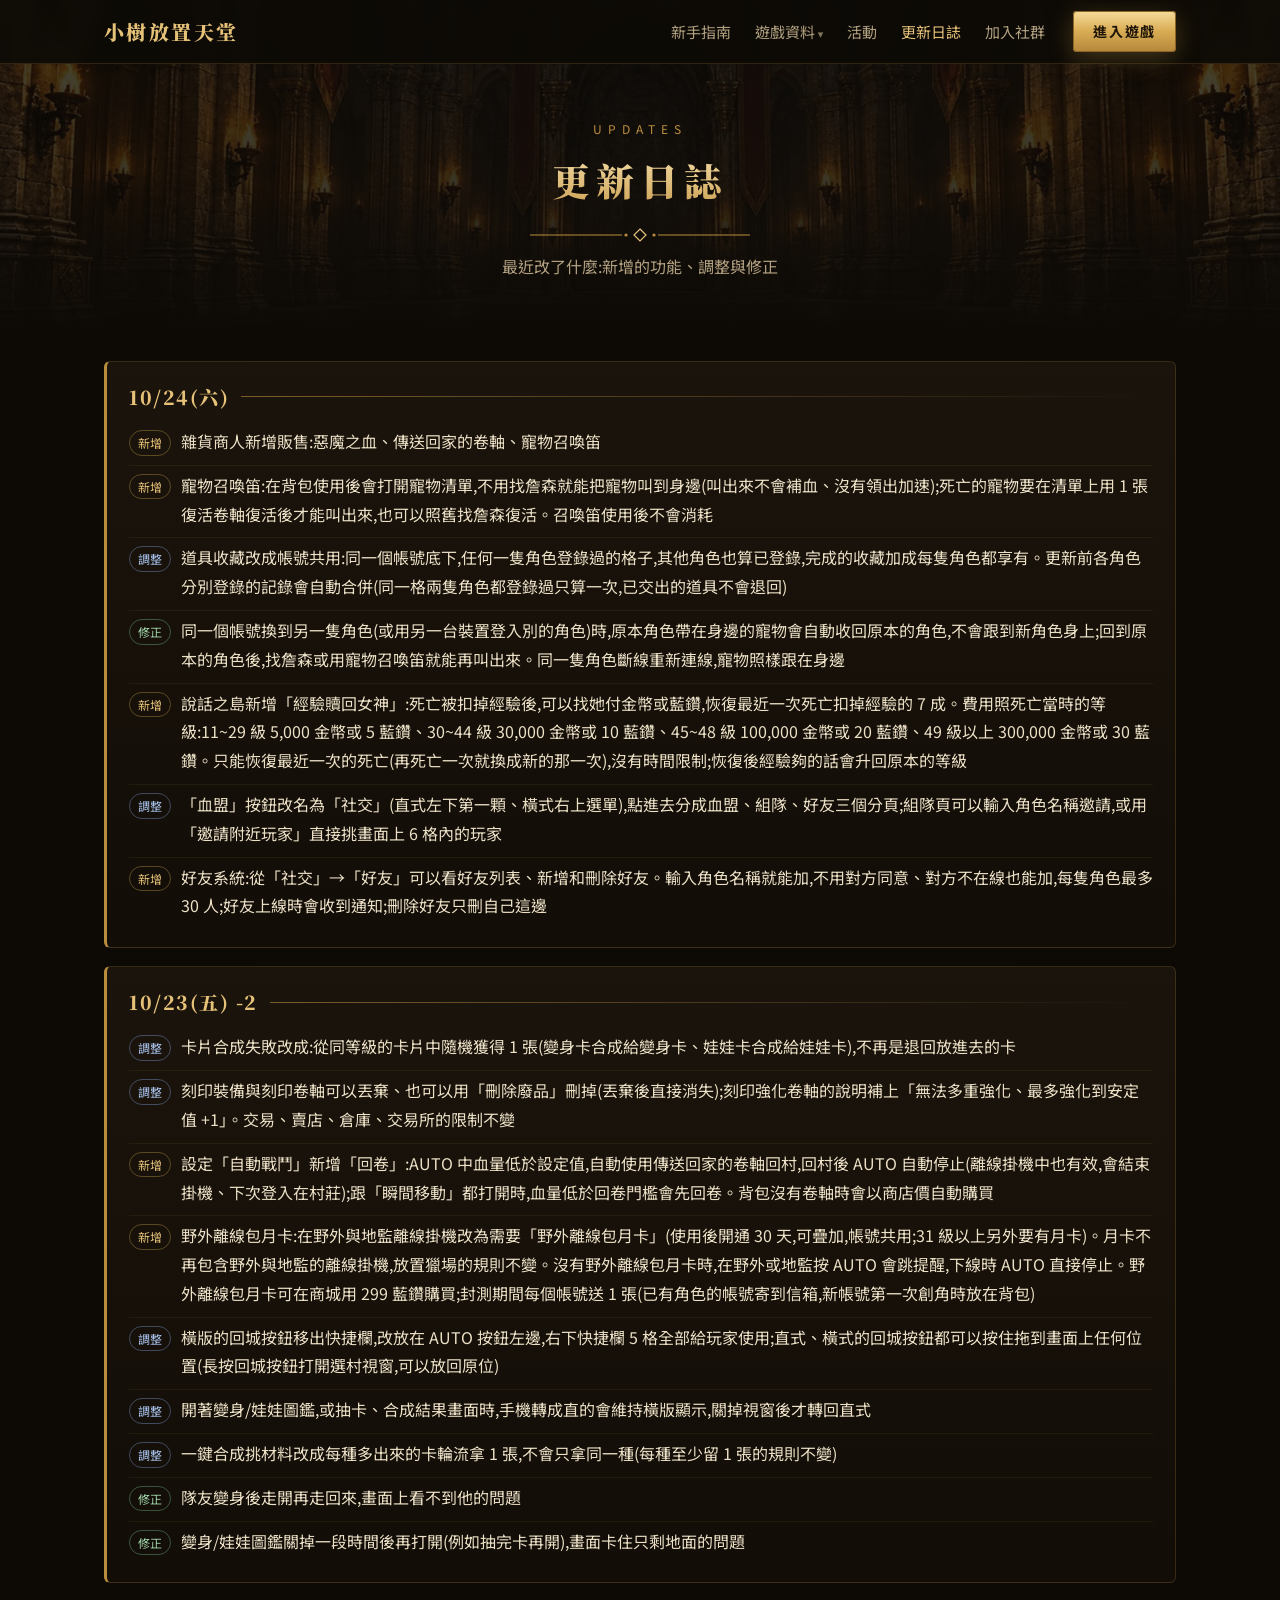
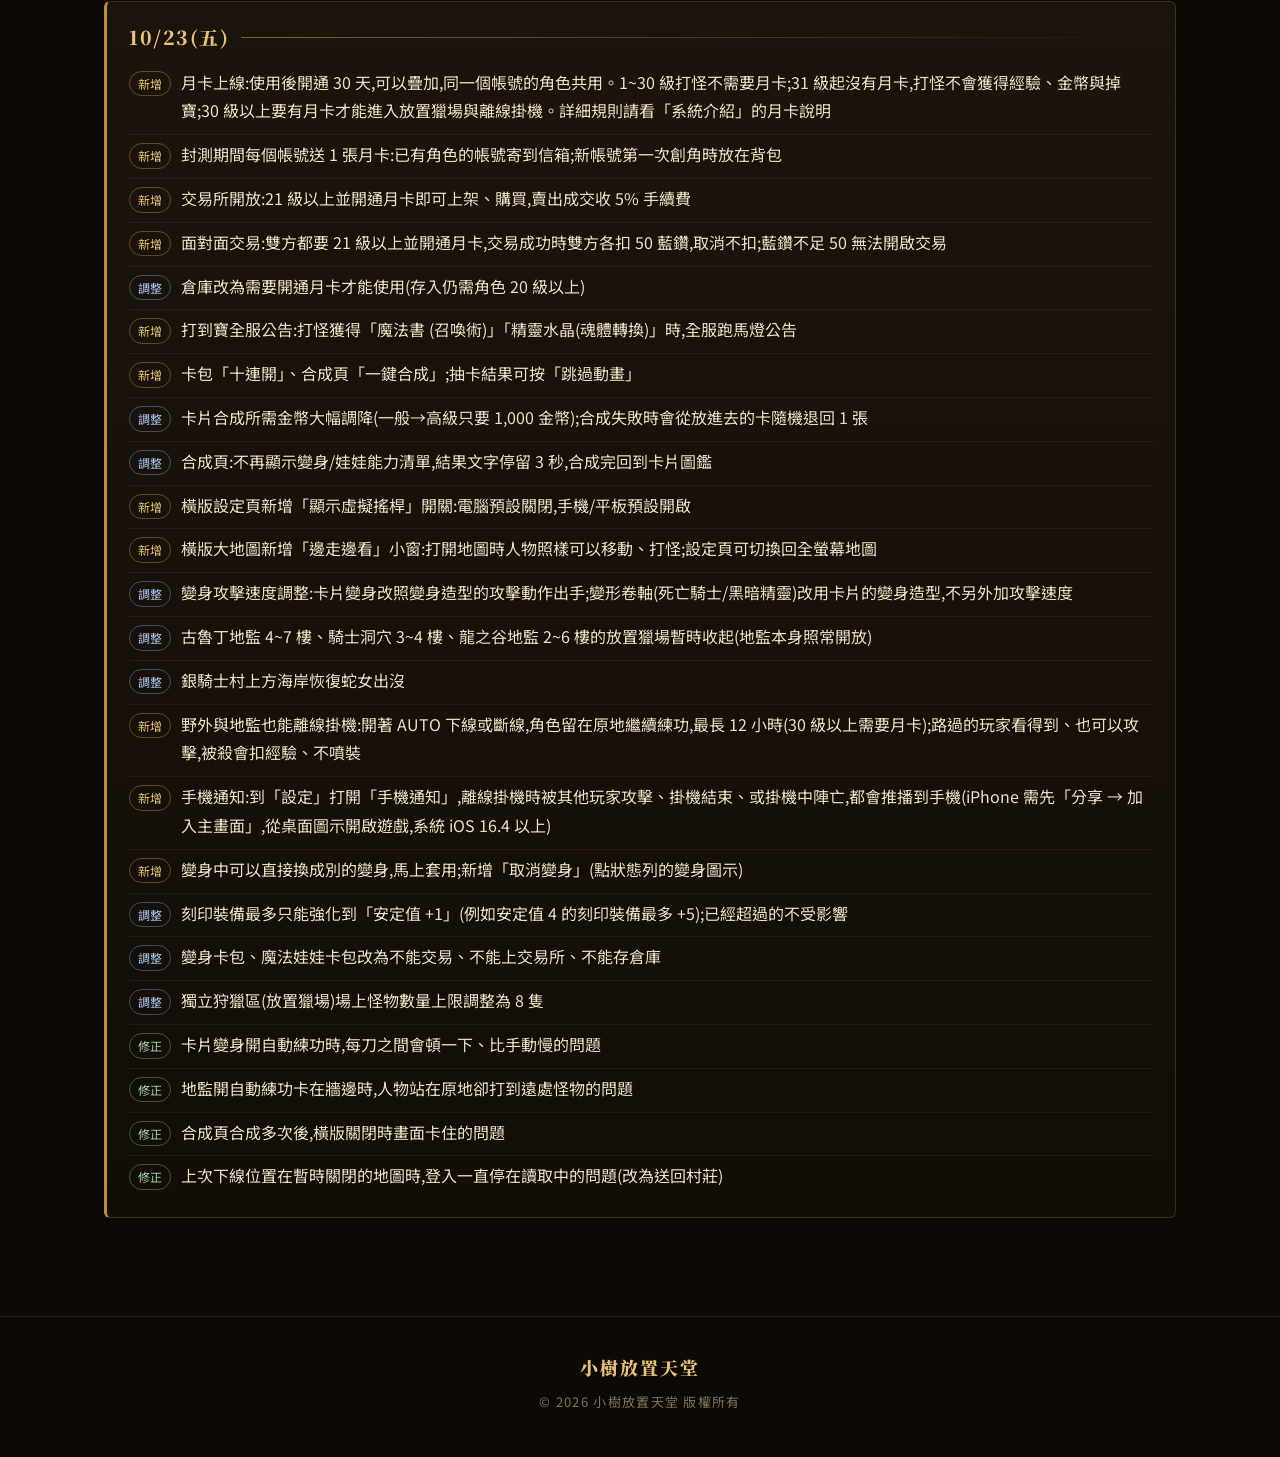
==== commit 6f267594: "更新日誌:說話之島經驗贖回女神(死亡扣的經驗付金幣或藍鑽恢復 7 成;暫列 10/24(六),遊戲未發布,先不 push;上線日不是 10/24 就改日期) Co-Authored-By: Claud" ====
--- a/changelog.html
+++ b/changelog.html
@@ -28,7 +28,7 @@
 </header>
 <main class="data-sec">
   <div class="wrap">
-    <div class=""><div class="doc"><div class="log-day"><h2>10/24(六)</h2><ul><li><span class="lt">新增</span><span>雜貨商人新增販售:惡魔之血、傳送回家的卷軸、寵物召喚笛</span></li><li><span class="lt">新增</span><span>寵物召喚笛:在背包使用後會打開寵物清單,不用找詹森就能把寵物叫到身邊(叫出來不會補血、沒有領出加速);死亡的寵物要在清單上用 1 張復活卷軸復活後才能叫出來,也可以照舊找詹森復活。召喚笛使用後不會消耗</span></li><li><span class="lt adj">調整</span><span>道具收藏改成帳號共用:同一個帳號底下,任何一隻角色登錄過的格子,其他角色也算已登錄,完成的收藏加成每隻角色都享有。更新前各角色分別登錄的記錄會自動合併(同一格兩隻角色都登錄過只算一次,已交出的道具不會退回)</span></li><li><span class="lt fix">修正</span><span>同一個帳號換到另一隻角色(或用另一台裝置登入別的角色)時,原本角色帶在身邊的寵物會自動收回原本的角色,不會跟到新角色身上;回到原本的角色後,找詹森或用寵物召喚笛就能再叫出來。同一隻角色斷線重新連線,寵物照樣跟在身邊</span></li></ul></div><div class="log-day"><h2>10/23(五) -2</h2><ul><li><span class="lt adj">調整</span><span>卡片合成失敗改成:從同等級的卡片中隨機獲得 1 張(變身卡合成給變身卡、娃娃卡合成給娃娃卡),不再是退回放進去的卡</span></li><li><span class="lt adj">調整</span><span>刻印裝備與刻印卷軸可以丟棄、也可以用「刪除廢品」刪掉(丟棄後直接消失);刻印強化卷軸的說明補上「無法多重強化、最多強化到安定值 +1」。交易、賣店、倉庫、交易所的限制不變</span></li><li><span class="lt">新增</span><span>設定「自動戰鬥」新增「回卷」:AUTO 中血量低於設定值,自動使用傳送回家的卷軸回村,回村後 AUTO 自動停止(離線掛機中也有效,會結束掛機、下次登入在村莊);跟「瞬間移動」都打開時,血量低於回卷門檻會先回卷。背包沒有卷軸時會以商店價自動購買</span></li><li><span class="lt">新增</span><span>野外離線包月卡:在野外與地監離線掛機改為需要「野外離線包月卡」(使用後開通 30 天,可疊加,帳號共用;31 級以上另外要有月卡)。月卡不再包含野外與地監的離線掛機,放置獵場的規則不變。沒有野外離線包月卡時,在野外或地監按 AUTO 會跳提醒,下線時 AUTO 直接停止。野外離線包月卡可在商城用 299 藍鑽購買;封測期間每個帳號送 1 張(已有角色的帳號寄到信箱,新帳號第一次創角時放在背包)</span></li><li><span class="lt adj">調整</span><span>橫版的回城按鈕移出快捷欄,改放在 AUTO 按鈕左邊,右下快捷欄 5 格全部給玩家使用;直式、橫式的回城按鈕都可以按住拖到畫面上任何位置(長按回城按鈕打開選村視窗,可以放回原位)</span></li><li><span class="lt adj">調整</span><span>開著變身/娃娃圖鑑,或抽卡、合成結果畫面時,手機轉成直的會維持橫版顯示,關掉視窗後才轉回直式</span></li><li><span class="lt adj">調整</span><span>一鍵合成挑材料改成每種多出來的卡輪流拿 1 張,不會只拿同一種(每種至少留 1 張的規則不變)</span></li><li><span class="lt fix">修正</span><span>隊友變身後走開再走回來,畫面上看不到他的問題</span></li><li><span class="lt fix">修正</span><span>變身/娃娃圖鑑關掉一段時間後再打開(例如抽完卡再開),畫面卡住只剩地面的問題</span></li></ul></div><div class="log-day"><h2>10/23(五)</h2><ul><li><span class="lt">新增</span><span>月卡上線:使用後開通 30 天,可以疊加,同一個帳號的角色共用。1~30 級打怪不需要月卡;31 級起沒有月卡,打怪不會獲得經驗、金幣與掉寶;30 級以上要有月卡才能進入放置獵場與離線掛機。詳細規則請看「系統介紹」的月卡說明</span></li><li><span class="lt">新增</span><span>封測期間每個帳號送 1 張月卡:已有角色的帳號寄到信箱;新帳號第一次創角時放在背包</span></li><li><span class="lt">新增</span><span>交易所開放:21 級以上並開通月卡即可上架、購買,賣出成交收 5% 手續費</span></li><li><span class="lt">新增</span><span>面對面交易:雙方都要 21 級以上並開通月卡,交易成功時雙方各扣 50 藍鑽,取消不扣;藍鑽不足 50 無法開啟交易</span></li><li><span class="lt adj">調整</span><span>倉庫改為需要開通月卡才能使用(存入仍需角色 20 級以上)</span></li><li><span class="lt">新增</span><span>打到寶全服公告:打怪獲得「魔法書 (召喚術)」「精靈水晶(魂體轉換)」時,全服跑馬燈公告</span></li><li><span class="lt">新增</span><span>卡包「十連開」、合成頁「一鍵合成」;抽卡結果可按「跳過動畫」</span></li><li><span class="lt adj">調整</span><span>卡片合成所需金幣大幅調降(一般→高級只要 1,000 金幣);合成失敗時會從放進去的卡隨機退回 1 張</span></li><li><span class="lt adj">調整</span><span>合成頁:不再顯示變身/娃娃能力清單,結果文字停留 3 秒,合成完回到卡片圖鑑</span></li><li><span class="lt">新增</span><span>橫版設定頁新增「顯示虛擬搖桿」開關:電腦預設關閉,手機/平板預設開啟</span></li><li><span class="lt">新增</span><span>橫版大地圖新增「邊走邊看」小窗:打開地圖時人物照樣可以移動、打怪;設定頁可切換回全螢幕地圖</span></li><li><span class="lt adj">調整</span><span>變身攻擊速度調整:卡片變身改照變身造型的攻擊動作出手;變形卷軸(死亡騎士/黑暗精靈)改用卡片的變身造型,不另外加攻擊速度</span></li><li><span class="lt adj">調整</span><span>古魯丁地監 4~7 樓、騎士洞穴 3~4 樓、龍之谷地監 2~6 樓的放置獵場暫時收起(地監本身照常開放)</span></li><li><span class="lt adj">調整</span><span>銀騎士村上方海岸恢復蛇女出沒</span></li><li><span class="lt">新增</span><span>野外與地監也能離線掛機:開著 AUTO 下線或斷線,角色留在原地繼續練功,最長 12 小時(30 級以上需要月卡);路過的玩家看得到、也可以攻擊,被殺會扣經驗、不噴裝</span></li><li><span class="lt">新增</span><span>手機通知:到「設定」打開「手機通知」,離線掛機時被其他玩家攻擊、掛機結束、或掛機中陣亡,都會推播到手機(iPhone 需先「分享 → 加入主畫面」,從桌面圖示開啟遊戲,系統 iOS 16.4 以上)</span></li><li><span class="lt">新增</span><span>變身中可以直接換成別的變身,馬上套用;新增「取消變身」(點狀態列的變身圖示)</span></li><li><span class="lt adj">調整</span><span>刻印裝備最多只能強化到「安定值 +1」(例如安定值 4 的刻印裝備最多 +5);已經超過的不受影響</span></li><li><span class="lt adj">調整</span><span>變身卡包、魔法娃娃卡包改為不能交易、不能上交易所、不能存倉庫</span></li><li><span class="lt adj">調整</span><span>獨立狩獵區(放置獵場)場上怪物數量上限調整為 8 隻</span></li><li><span class="lt fix">修正</span><span>卡片變身開自動練功時,每刀之間會頓一下、比手動慢的問題</span></li><li><span class="lt fix">修正</span><span>地監開自動練功卡在牆邊時,人物站在原地卻打到遠處怪物的問題</span></li><li><span class="lt fix">修正</span><span>合成頁合成多次後,橫版關閉時畫面卡住的問題</span></li><li><span class="lt fix">修正</span><span>上次下線位置在暫時關閉的地圖時,登入一直停在讀取中的問題(改為送回村莊)</span></li></ul></div></div></div>
+    <div class=""><div class="doc"><div class="log-day"><h2>10/24(六)</h2><ul><li><span class="lt">新增</span><span>雜貨商人新增販售:惡魔之血、傳送回家的卷軸、寵物召喚笛</span></li><li><span class="lt">新增</span><span>寵物召喚笛:在背包使用後會打開寵物清單,不用找詹森就能把寵物叫到身邊(叫出來不會補血、沒有領出加速);死亡的寵物要在清單上用 1 張復活卷軸復活後才能叫出來,也可以照舊找詹森復活。召喚笛使用後不會消耗</span></li><li><span class="lt adj">調整</span><span>道具收藏改成帳號共用:同一個帳號底下,任何一隻角色登錄過的格子,其他角色也算已登錄,完成的收藏加成每隻角色都享有。更新前各角色分別登錄的記錄會自動合併(同一格兩隻角色都登錄過只算一次,已交出的道具不會退回)</span></li><li><span class="lt fix">修正</span><span>同一個帳號換到另一隻角色(或用另一台裝置登入別的角色)時,原本角色帶在身邊的寵物會自動收回原本的角色,不會跟到新角色身上;回到原本的角色後,找詹森或用寵物召喚笛就能再叫出來。同一隻角色斷線重新連線,寵物照樣跟在身邊</span></li><li><span class="lt">新增</span><span>說話之島新增「經驗贖回女神」:死亡被扣掉經驗後,可以找她付金幣或藍鑽,恢復最近一次死亡扣掉經驗的 7 成。費用照死亡當時的等級:11~29 級 5,000 金幣或 5 藍鑽、30~44 級 30,000 金幣或 10 藍鑽、45~48 級 100,000 金幣或 20 藍鑽、49 級以上 300,000 金幣或 30 藍鑽。只能恢復最近一次的死亡(再死亡一次就換成新的那一次),沒有時間限制;恢復後經驗夠的話會升回原本的等級</span></li><li><span class="lt adj">調整</span><span>「血盟」按鈕改名為「社交」(直式左下第一顆、橫式右上選單),點進去分成血盟、組隊、好友三個分頁;組隊頁可以輸入角色名稱邀請,或用「邀請附近玩家」直接挑畫面上 6 格內的玩家</span></li><li><span class="lt">新增</span><span>好友系統:從「社交」→「好友」可以看好友列表、新增和刪除好友。輸入角色名稱就能加,不用對方同意、對方不在線也能加,每隻角色最多 30 人;好友上線時會收到通知;刪除好友只刪自己這邊</span></li></ul></div><div class="log-day"><h2>10/23(五) -2</h2><ul><li><span class="lt adj">調整</span><span>卡片合成失敗改成:從同等級的卡片中隨機獲得 1 張(變身卡合成給變身卡、娃娃卡合成給娃娃卡),不再是退回放進去的卡</span></li><li><span class="lt adj">調整</span><span>刻印裝備與刻印卷軸可以丟棄、也可以用「刪除廢品」刪掉(丟棄後直接消失);刻印強化卷軸的說明補上「無法多重強化、最多強化到安定值 +1」。交易、賣店、倉庫、交易所的限制不變</span></li><li><span class="lt">新增</span><span>設定「自動戰鬥」新增「回卷」:AUTO 中血量低於設定值,自動使用傳送回家的卷軸回村,回村後 AUTO 自動停止(離線掛機中也有效,會結束掛機、下次登入在村莊);跟「瞬間移動」都打開時,血量低於回卷門檻會先回卷。背包沒有卷軸時會以商店價自動購買</span></li><li><span class="lt">新增</span><span>野外離線包月卡:在野外與地監離線掛機改為需要「野外離線包月卡」(使用後開通 30 天,可疊加,帳號共用;31 級以上另外要有月卡)。月卡不再包含野外與地監的離線掛機,放置獵場的規則不變。沒有野外離線包月卡時,在野外或地監按 AUTO 會跳提醒,下線時 AUTO 直接停止。野外離線包月卡可在商城用 299 藍鑽購買;封測期間每個帳號送 1 張(已有角色的帳號寄到信箱,新帳號第一次創角時放在背包)</span></li><li><span class="lt adj">調整</span><span>橫版的回城按鈕移出快捷欄,改放在 AUTO 按鈕左邊,右下快捷欄 5 格全部給玩家使用;直式、橫式的回城按鈕都可以按住拖到畫面上任何位置(長按回城按鈕打開選村視窗,可以放回原位)</span></li><li><span class="lt adj">調整</span><span>開著變身/娃娃圖鑑,或抽卡、合成結果畫面時,手機轉成直的會維持橫版顯示,關掉視窗後才轉回直式</span></li><li><span class="lt adj">調整</span><span>一鍵合成挑材料改成每種多出來的卡輪流拿 1 張,不會只拿同一種(每種至少留 1 張的規則不變)</span></li><li><span class="lt fix">修正</span><span>隊友變身後走開再走回來,畫面上看不到他的問題</span></li><li><span class="lt fix">修正</span><span>變身/娃娃圖鑑關掉一段時間後再打開(例如抽完卡再開),畫面卡住只剩地面的問題</span></li></ul></div><div class="log-day"><h2>10/23(五)</h2><ul><li><span class="lt">新增</span><span>月卡上線:使用後開通 30 天,可以疊加,同一個帳號的角色共用。1~30 級打怪不需要月卡;31 級起沒有月卡,打怪不會獲得經驗、金幣與掉寶;30 級以上要有月卡才能進入放置獵場與離線掛機。詳細規則請看「系統介紹」的月卡說明</span></li><li><span class="lt">新增</span><span>封測期間每個帳號送 1 張月卡:已有角色的帳號寄到信箱;新帳號第一次創角時放在背包</span></li><li><span class="lt">新增</span><span>交易所開放:21 級以上並開通月卡即可上架、購買,賣出成交收 5% 手續費</span></li><li><span class="lt">新增</span><span>面對面交易:雙方都要 21 級以上並開通月卡,交易成功時雙方各扣 50 藍鑽,取消不扣;藍鑽不足 50 無法開啟交易</span></li><li><span class="lt adj">調整</span><span>倉庫改為需要開通月卡才能使用(存入仍需角色 20 級以上)</span></li><li><span class="lt">新增</span><span>打到寶全服公告:打怪獲得「魔法書 (召喚術)」「精靈水晶(魂體轉換)」時,全服跑馬燈公告</span></li><li><span class="lt">新增</span><span>卡包「十連開」、合成頁「一鍵合成」;抽卡結果可按「跳過動畫」</span></li><li><span class="lt adj">調整</span><span>卡片合成所需金幣大幅調降(一般→高級只要 1,000 金幣);合成失敗時會從放進去的卡隨機退回 1 張</span></li><li><span class="lt adj">調整</span><span>合成頁:不再顯示變身/娃娃能力清單,結果文字停留 3 秒,合成完回到卡片圖鑑</span></li><li><span class="lt">新增</span><span>橫版設定頁新增「顯示虛擬搖桿」開關:電腦預設關閉,手機/平板預設開啟</span></li><li><span class="lt">新增</span><span>橫版大地圖新增「邊走邊看」小窗:打開地圖時人物照樣可以移動、打怪;設定頁可切換回全螢幕地圖</span></li><li><span class="lt adj">調整</span><span>變身攻擊速度調整:卡片變身改照變身造型的攻擊動作出手;變形卷軸(死亡騎士/黑暗精靈)改用卡片的變身造型,不另外加攻擊速度</span></li><li><span class="lt adj">調整</span><span>古魯丁地監 4~7 樓、騎士洞穴 3~4 樓、龍之谷地監 2~6 樓的放置獵場暫時收起(地監本身照常開放)</span></li><li><span class="lt adj">調整</span><span>銀騎士村上方海岸恢復蛇女出沒</span></li><li><span class="lt">新增</span><span>野外與地監也能離線掛機:開著 AUTO 下線或斷線,角色留在原地繼續練功,最長 12 小時(30 級以上需要月卡);路過的玩家看得到、也可以攻擊,被殺會扣經驗、不噴裝</span></li><li><span class="lt">新增</span><span>手機通知:到「設定」打開「手機通知」,離線掛機時被其他玩家攻擊、掛機結束、或掛機中陣亡,都會推播到手機(iPhone 需先「分享 → 加入主畫面」,從桌面圖示開啟遊戲,系統 iOS 16.4 以上)</span></li><li><span class="lt">新增</span><span>變身中可以直接換成別的變身,馬上套用;新增「取消變身」(點狀態列的變身圖示)</span></li><li><span class="lt adj">調整</span><span>刻印裝備最多只能強化到「安定值 +1」(例如安定值 4 的刻印裝備最多 +5);已經超過的不受影響</span></li><li><span class="lt adj">調整</span><span>變身卡包、魔法娃娃卡包改為不能交易、不能上交易所、不能存倉庫</span></li><li><span class="lt adj">調整</span><span>獨立狩獵區(放置獵場)場上怪物數量上限調整為 8 隻</span></li><li><span class="lt fix">修正</span><span>卡片變身開自動練功時,每刀之間會頓一下、比手動慢的問題</span></li><li><span class="lt fix">修正</span><span>地監開自動練功卡在牆邊時,人物站在原地卻打到遠處怪物的問題</span></li><li><span class="lt fix">修正</span><span>合成頁合成多次後,橫版關閉時畫面卡住的問題</span></li><li><span class="lt fix">修正</span><span>上次下線位置在暫時關閉的地圖時,登入一直停在讀取中的問題(改為送回村莊)</span></li></ul></div></div></div>
   </div>
 </main>
 <footer>
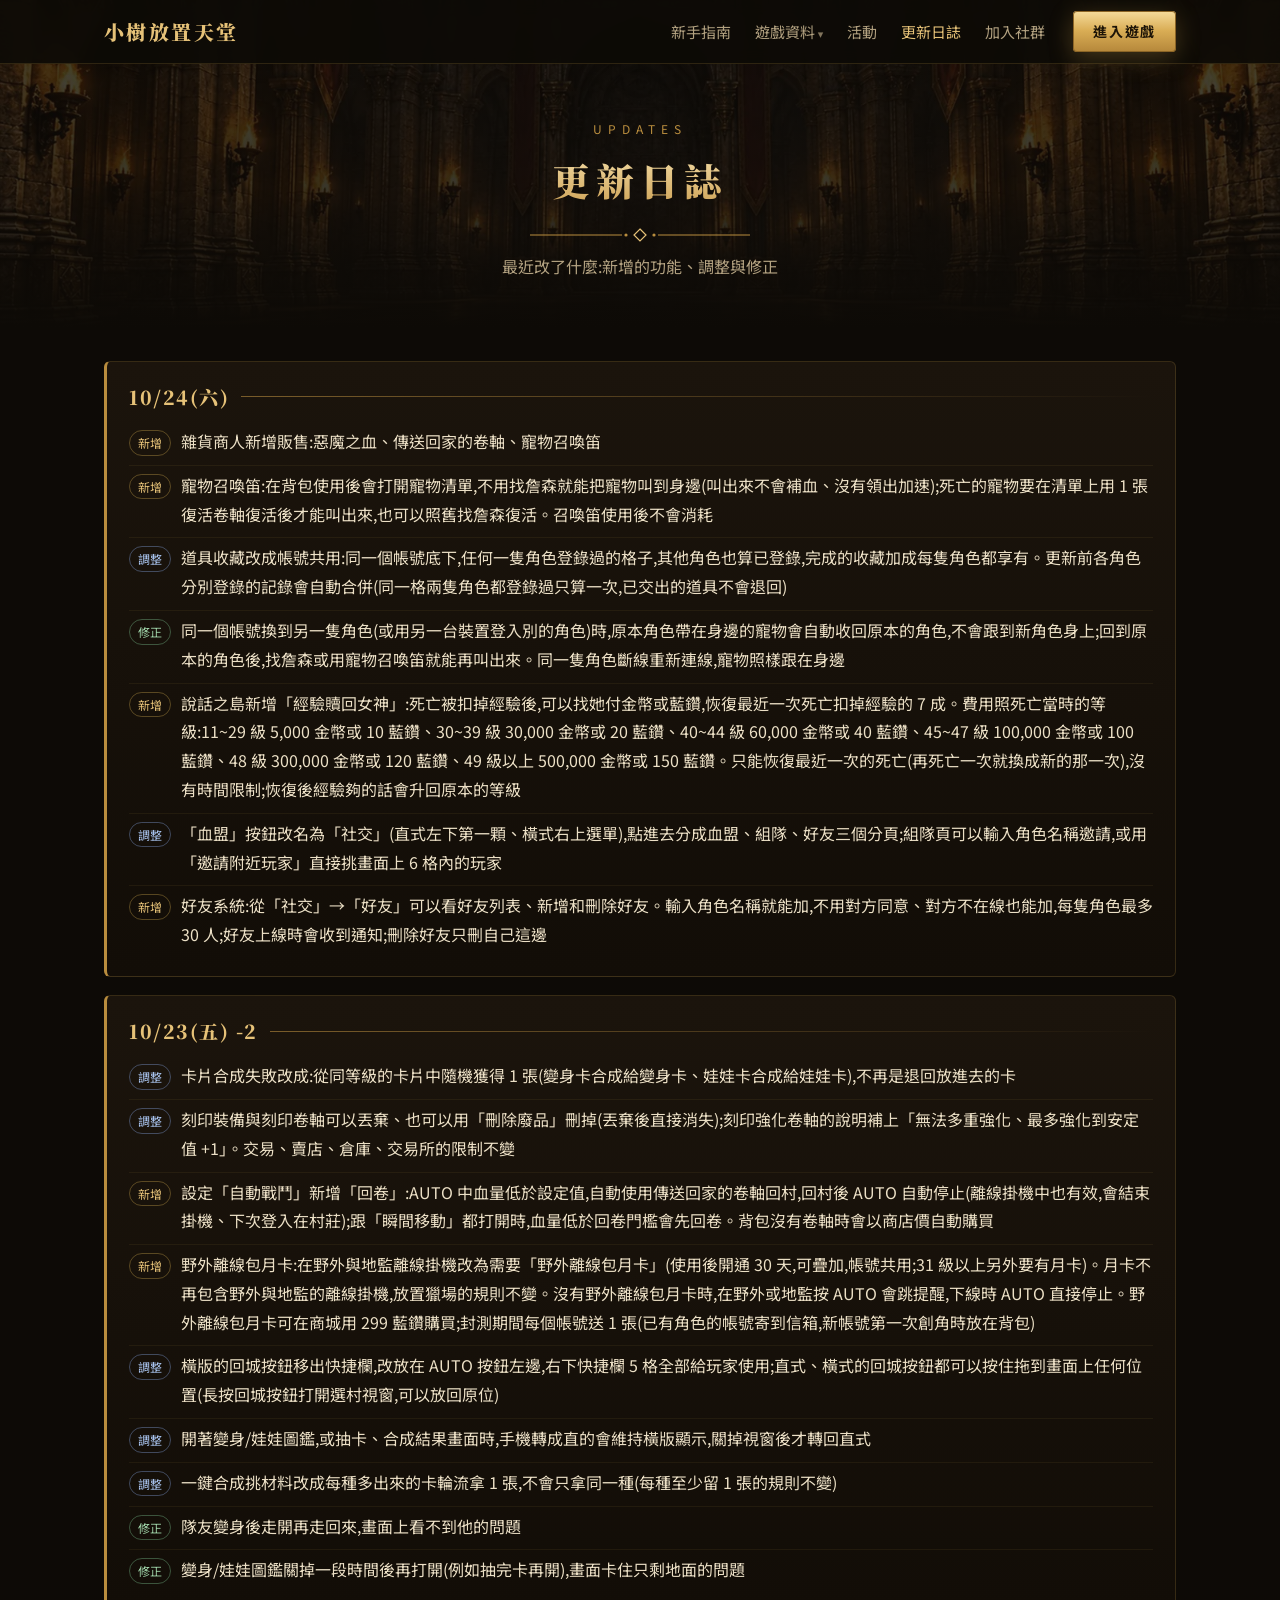
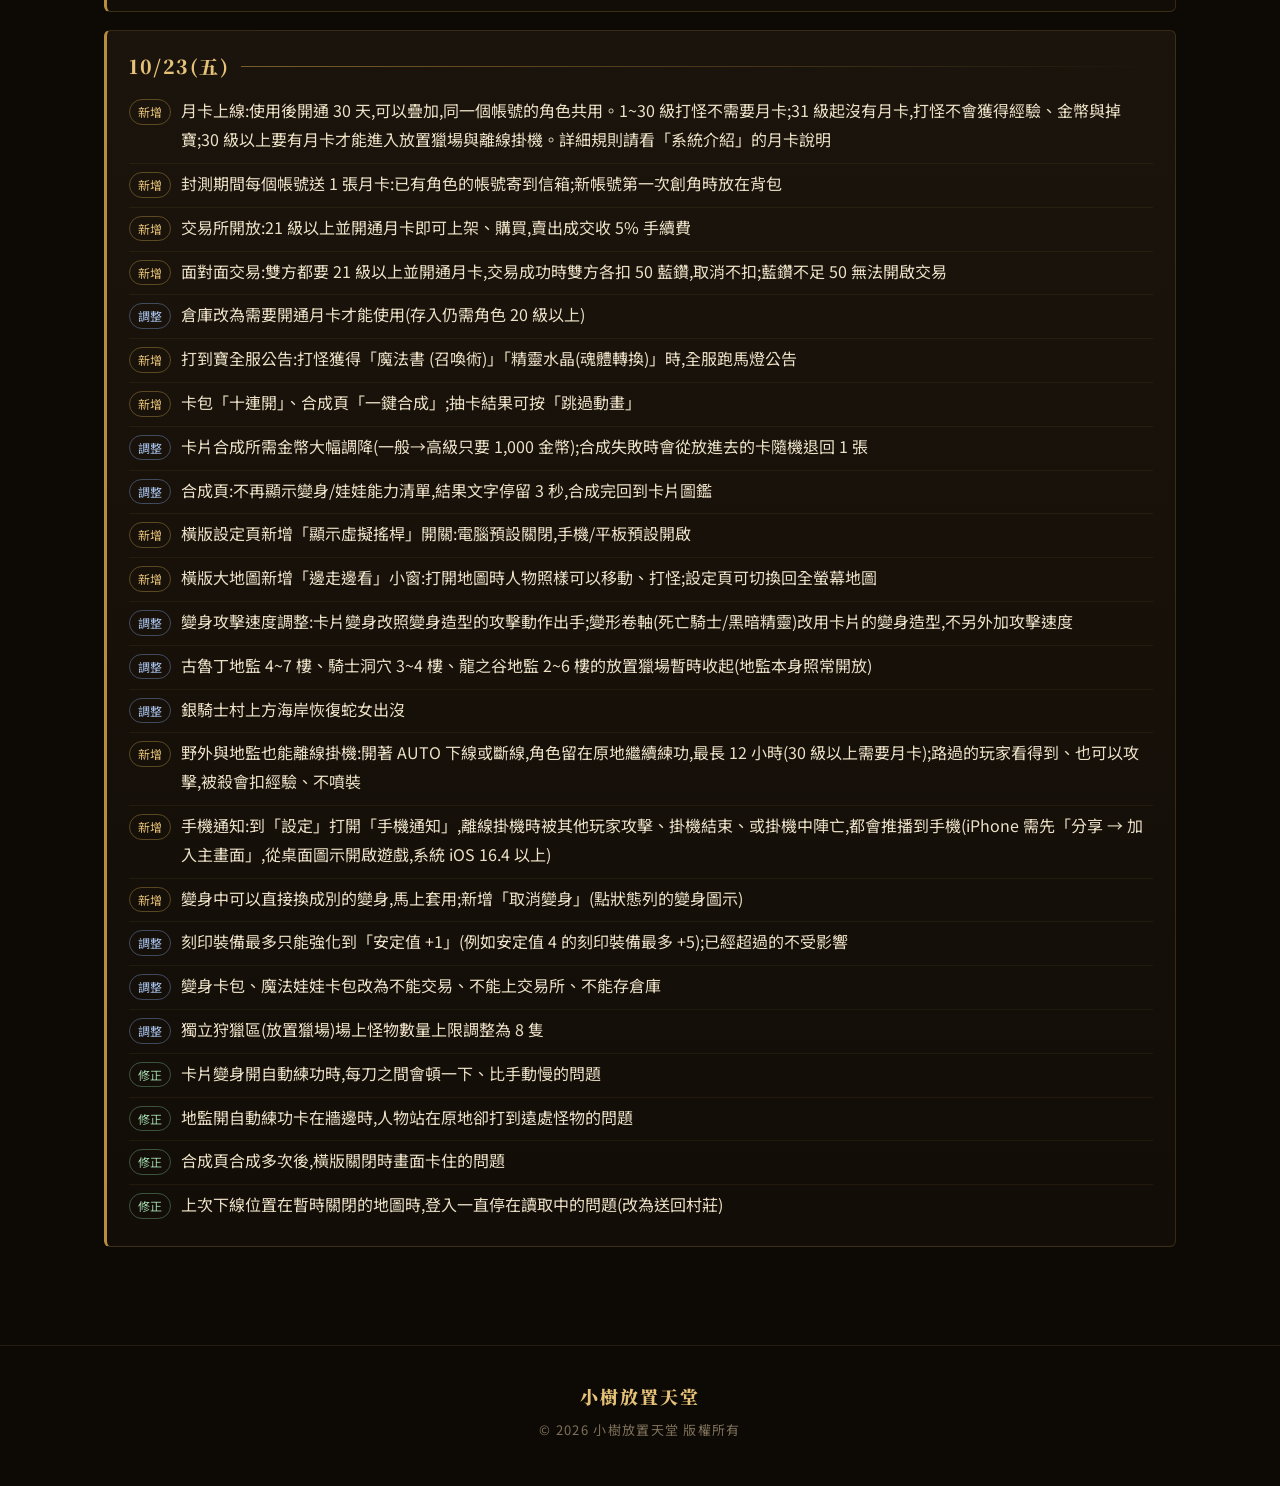
==== commit ca314332: "更新日誌:經驗贖回女神改價(11~29 5千/10、30~39 3萬/20、40~44 6萬/40、45~47 10萬/100、48 30萬/120、49+ 50萬/150;遊戲未發布,先不 push" ====
--- a/changelog.html
+++ b/changelog.html
@@ -28,7 +28,7 @@
 </header>
 <main class="data-sec">
   <div class="wrap">
-    <div class=""><div class="doc"><div class="log-day"><h2>10/24(六)</h2><ul><li><span class="lt">新增</span><span>雜貨商人新增販售:惡魔之血、傳送回家的卷軸、寵物召喚笛</span></li><li><span class="lt">新增</span><span>寵物召喚笛:在背包使用後會打開寵物清單,不用找詹森就能把寵物叫到身邊(叫出來不會補血、沒有領出加速);死亡的寵物要在清單上用 1 張復活卷軸復活後才能叫出來,也可以照舊找詹森復活。召喚笛使用後不會消耗</span></li><li><span class="lt adj">調整</span><span>道具收藏改成帳號共用:同一個帳號底下,任何一隻角色登錄過的格子,其他角色也算已登錄,完成的收藏加成每隻角色都享有。更新前各角色分別登錄的記錄會自動合併(同一格兩隻角色都登錄過只算一次,已交出的道具不會退回)</span></li><li><span class="lt fix">修正</span><span>同一個帳號換到另一隻角色(或用另一台裝置登入別的角色)時,原本角色帶在身邊的寵物會自動收回原本的角色,不會跟到新角色身上;回到原本的角色後,找詹森或用寵物召喚笛就能再叫出來。同一隻角色斷線重新連線,寵物照樣跟在身邊</span></li><li><span class="lt">新增</span><span>說話之島新增「經驗贖回女神」:死亡被扣掉經驗後,可以找她付金幣或藍鑽,恢復最近一次死亡扣掉經驗的 7 成。費用照死亡當時的等級:11~29 級 5,000 金幣或 5 藍鑽、30~44 級 30,000 金幣或 10 藍鑽、45~48 級 100,000 金幣或 20 藍鑽、49 級以上 300,000 金幣或 30 藍鑽。只能恢復最近一次的死亡(再死亡一次就換成新的那一次),沒有時間限制;恢復後經驗夠的話會升回原本的等級</span></li><li><span class="lt adj">調整</span><span>「血盟」按鈕改名為「社交」(直式左下第一顆、橫式右上選單),點進去分成血盟、組隊、好友三個分頁;組隊頁可以輸入角色名稱邀請,或用「邀請附近玩家」直接挑畫面上 6 格內的玩家</span></li><li><span class="lt">新增</span><span>好友系統:從「社交」→「好友」可以看好友列表、新增和刪除好友。輸入角色名稱就能加,不用對方同意、對方不在線也能加,每隻角色最多 30 人;好友上線時會收到通知;刪除好友只刪自己這邊</span></li></ul></div><div class="log-day"><h2>10/23(五) -2</h2><ul><li><span class="lt adj">調整</span><span>卡片合成失敗改成:從同等級的卡片中隨機獲得 1 張(變身卡合成給變身卡、娃娃卡合成給娃娃卡),不再是退回放進去的卡</span></li><li><span class="lt adj">調整</span><span>刻印裝備與刻印卷軸可以丟棄、也可以用「刪除廢品」刪掉(丟棄後直接消失);刻印強化卷軸的說明補上「無法多重強化、最多強化到安定值 +1」。交易、賣店、倉庫、交易所的限制不變</span></li><li><span class="lt">新增</span><span>設定「自動戰鬥」新增「回卷」:AUTO 中血量低於設定值,自動使用傳送回家的卷軸回村,回村後 AUTO 自動停止(離線掛機中也有效,會結束掛機、下次登入在村莊);跟「瞬間移動」都打開時,血量低於回卷門檻會先回卷。背包沒有卷軸時會以商店價自動購買</span></li><li><span class="lt">新增</span><span>野外離線包月卡:在野外與地監離線掛機改為需要「野外離線包月卡」(使用後開通 30 天,可疊加,帳號共用;31 級以上另外要有月卡)。月卡不再包含野外與地監的離線掛機,放置獵場的規則不變。沒有野外離線包月卡時,在野外或地監按 AUTO 會跳提醒,下線時 AUTO 直接停止。野外離線包月卡可在商城用 299 藍鑽購買;封測期間每個帳號送 1 張(已有角色的帳號寄到信箱,新帳號第一次創角時放在背包)</span></li><li><span class="lt adj">調整</span><span>橫版的回城按鈕移出快捷欄,改放在 AUTO 按鈕左邊,右下快捷欄 5 格全部給玩家使用;直式、橫式的回城按鈕都可以按住拖到畫面上任何位置(長按回城按鈕打開選村視窗,可以放回原位)</span></li><li><span class="lt adj">調整</span><span>開著變身/娃娃圖鑑,或抽卡、合成結果畫面時,手機轉成直的會維持橫版顯示,關掉視窗後才轉回直式</span></li><li><span class="lt adj">調整</span><span>一鍵合成挑材料改成每種多出來的卡輪流拿 1 張,不會只拿同一種(每種至少留 1 張的規則不變)</span></li><li><span class="lt fix">修正</span><span>隊友變身後走開再走回來,畫面上看不到他的問題</span></li><li><span class="lt fix">修正</span><span>變身/娃娃圖鑑關掉一段時間後再打開(例如抽完卡再開),畫面卡住只剩地面的問題</span></li></ul></div><div class="log-day"><h2>10/23(五)</h2><ul><li><span class="lt">新增</span><span>月卡上線:使用後開通 30 天,可以疊加,同一個帳號的角色共用。1~30 級打怪不需要月卡;31 級起沒有月卡,打怪不會獲得經驗、金幣與掉寶;30 級以上要有月卡才能進入放置獵場與離線掛機。詳細規則請看「系統介紹」的月卡說明</span></li><li><span class="lt">新增</span><span>封測期間每個帳號送 1 張月卡:已有角色的帳號寄到信箱;新帳號第一次創角時放在背包</span></li><li><span class="lt">新增</span><span>交易所開放:21 級以上並開通月卡即可上架、購買,賣出成交收 5% 手續費</span></li><li><span class="lt">新增</span><span>面對面交易:雙方都要 21 級以上並開通月卡,交易成功時雙方各扣 50 藍鑽,取消不扣;藍鑽不足 50 無法開啟交易</span></li><li><span class="lt adj">調整</span><span>倉庫改為需要開通月卡才能使用(存入仍需角色 20 級以上)</span></li><li><span class="lt">新增</span><span>打到寶全服公告:打怪獲得「魔法書 (召喚術)」「精靈水晶(魂體轉換)」時,全服跑馬燈公告</span></li><li><span class="lt">新增</span><span>卡包「十連開」、合成頁「一鍵合成」;抽卡結果可按「跳過動畫」</span></li><li><span class="lt adj">調整</span><span>卡片合成所需金幣大幅調降(一般→高級只要 1,000 金幣);合成失敗時會從放進去的卡隨機退回 1 張</span></li><li><span class="lt adj">調整</span><span>合成頁:不再顯示變身/娃娃能力清單,結果文字停留 3 秒,合成完回到卡片圖鑑</span></li><li><span class="lt">新增</span><span>橫版設定頁新增「顯示虛擬搖桿」開關:電腦預設關閉,手機/平板預設開啟</span></li><li><span class="lt">新增</span><span>橫版大地圖新增「邊走邊看」小窗:打開地圖時人物照樣可以移動、打怪;設定頁可切換回全螢幕地圖</span></li><li><span class="lt adj">調整</span><span>變身攻擊速度調整:卡片變身改照變身造型的攻擊動作出手;變形卷軸(死亡騎士/黑暗精靈)改用卡片的變身造型,不另外加攻擊速度</span></li><li><span class="lt adj">調整</span><span>古魯丁地監 4~7 樓、騎士洞穴 3~4 樓、龍之谷地監 2~6 樓的放置獵場暫時收起(地監本身照常開放)</span></li><li><span class="lt adj">調整</span><span>銀騎士村上方海岸恢復蛇女出沒</span></li><li><span class="lt">新增</span><span>野外與地監也能離線掛機:開著 AUTO 下線或斷線,角色留在原地繼續練功,最長 12 小時(30 級以上需要月卡);路過的玩家看得到、也可以攻擊,被殺會扣經驗、不噴裝</span></li><li><span class="lt">新增</span><span>手機通知:到「設定」打開「手機通知」,離線掛機時被其他玩家攻擊、掛機結束、或掛機中陣亡,都會推播到手機(iPhone 需先「分享 → 加入主畫面」,從桌面圖示開啟遊戲,系統 iOS 16.4 以上)</span></li><li><span class="lt">新增</span><span>變身中可以直接換成別的變身,馬上套用;新增「取消變身」(點狀態列的變身圖示)</span></li><li><span class="lt adj">調整</span><span>刻印裝備最多只能強化到「安定值 +1」(例如安定值 4 的刻印裝備最多 +5);已經超過的不受影響</span></li><li><span class="lt adj">調整</span><span>變身卡包、魔法娃娃卡包改為不能交易、不能上交易所、不能存倉庫</span></li><li><span class="lt adj">調整</span><span>獨立狩獵區(放置獵場)場上怪物數量上限調整為 8 隻</span></li><li><span class="lt fix">修正</span><span>卡片變身開自動練功時,每刀之間會頓一下、比手動慢的問題</span></li><li><span class="lt fix">修正</span><span>地監開自動練功卡在牆邊時,人物站在原地卻打到遠處怪物的問題</span></li><li><span class="lt fix">修正</span><span>合成頁合成多次後,橫版關閉時畫面卡住的問題</span></li><li><span class="lt fix">修正</span><span>上次下線位置在暫時關閉的地圖時,登入一直停在讀取中的問題(改為送回村莊)</span></li></ul></div></div></div>
+    <div class=""><div class="doc"><div class="log-day"><h2>10/24(六)</h2><ul><li><span class="lt">新增</span><span>雜貨商人新增販售:惡魔之血、傳送回家的卷軸、寵物召喚笛</span></li><li><span class="lt">新增</span><span>寵物召喚笛:在背包使用後會打開寵物清單,不用找詹森就能把寵物叫到身邊(叫出來不會補血、沒有領出加速);死亡的寵物要在清單上用 1 張復活卷軸復活後才能叫出來,也可以照舊找詹森復活。召喚笛使用後不會消耗</span></li><li><span class="lt adj">調整</span><span>道具收藏改成帳號共用:同一個帳號底下,任何一隻角色登錄過的格子,其他角色也算已登錄,完成的收藏加成每隻角色都享有。更新前各角色分別登錄的記錄會自動合併(同一格兩隻角色都登錄過只算一次,已交出的道具不會退回)</span></li><li><span class="lt fix">修正</span><span>同一個帳號換到另一隻角色(或用另一台裝置登入別的角色)時,原本角色帶在身邊的寵物會自動收回原本的角色,不會跟到新角色身上;回到原本的角色後,找詹森或用寵物召喚笛就能再叫出來。同一隻角色斷線重新連線,寵物照樣跟在身邊</span></li><li><span class="lt">新增</span><span>說話之島新增「經驗贖回女神」:死亡被扣掉經驗後,可以找她付金幣或藍鑽,恢復最近一次死亡扣掉經驗的 7 成。費用照死亡當時的等級:11~29 級 5,000 金幣或 10 藍鑽、30~39 級 30,000 金幣或 20 藍鑽、40~44 級 60,000 金幣或 40 藍鑽、45~47 級 100,000 金幣或 100 藍鑽、48 級 300,000 金幣或 120 藍鑽、49 級以上 500,000 金幣或 150 藍鑽。只能恢復最近一次的死亡(再死亡一次就換成新的那一次),沒有時間限制;恢復後經驗夠的話會升回原本的等級</span></li><li><span class="lt adj">調整</span><span>「血盟」按鈕改名為「社交」(直式左下第一顆、橫式右上選單),點進去分成血盟、組隊、好友三個分頁;組隊頁可以輸入角色名稱邀請,或用「邀請附近玩家」直接挑畫面上 6 格內的玩家</span></li><li><span class="lt">新增</span><span>好友系統:從「社交」→「好友」可以看好友列表、新增和刪除好友。輸入角色名稱就能加,不用對方同意、對方不在線也能加,每隻角色最多 30 人;好友上線時會收到通知;刪除好友只刪自己這邊</span></li></ul></div><div class="log-day"><h2>10/23(五) -2</h2><ul><li><span class="lt adj">調整</span><span>卡片合成失敗改成:從同等級的卡片中隨機獲得 1 張(變身卡合成給變身卡、娃娃卡合成給娃娃卡),不再是退回放進去的卡</span></li><li><span class="lt adj">調整</span><span>刻印裝備與刻印卷軸可以丟棄、也可以用「刪除廢品」刪掉(丟棄後直接消失);刻印強化卷軸的說明補上「無法多重強化、最多強化到安定值 +1」。交易、賣店、倉庫、交易所的限制不變</span></li><li><span class="lt">新增</span><span>設定「自動戰鬥」新增「回卷」:AUTO 中血量低於設定值,自動使用傳送回家的卷軸回村,回村後 AUTO 自動停止(離線掛機中也有效,會結束掛機、下次登入在村莊);跟「瞬間移動」都打開時,血量低於回卷門檻會先回卷。背包沒有卷軸時會以商店價自動購買</span></li><li><span class="lt">新增</span><span>野外離線包月卡:在野外與地監離線掛機改為需要「野外離線包月卡」(使用後開通 30 天,可疊加,帳號共用;31 級以上另外要有月卡)。月卡不再包含野外與地監的離線掛機,放置獵場的規則不變。沒有野外離線包月卡時,在野外或地監按 AUTO 會跳提醒,下線時 AUTO 直接停止。野外離線包月卡可在商城用 299 藍鑽購買;封測期間每個帳號送 1 張(已有角色的帳號寄到信箱,新帳號第一次創角時放在背包)</span></li><li><span class="lt adj">調整</span><span>橫版的回城按鈕移出快捷欄,改放在 AUTO 按鈕左邊,右下快捷欄 5 格全部給玩家使用;直式、橫式的回城按鈕都可以按住拖到畫面上任何位置(長按回城按鈕打開選村視窗,可以放回原位)</span></li><li><span class="lt adj">調整</span><span>開著變身/娃娃圖鑑,或抽卡、合成結果畫面時,手機轉成直的會維持橫版顯示,關掉視窗後才轉回直式</span></li><li><span class="lt adj">調整</span><span>一鍵合成挑材料改成每種多出來的卡輪流拿 1 張,不會只拿同一種(每種至少留 1 張的規則不變)</span></li><li><span class="lt fix">修正</span><span>隊友變身後走開再走回來,畫面上看不到他的問題</span></li><li><span class="lt fix">修正</span><span>變身/娃娃圖鑑關掉一段時間後再打開(例如抽完卡再開),畫面卡住只剩地面的問題</span></li></ul></div><div class="log-day"><h2>10/23(五)</h2><ul><li><span class="lt">新增</span><span>月卡上線:使用後開通 30 天,可以疊加,同一個帳號的角色共用。1~30 級打怪不需要月卡;31 級起沒有月卡,打怪不會獲得經驗、金幣與掉寶;30 級以上要有月卡才能進入放置獵場與離線掛機。詳細規則請看「系統介紹」的月卡說明</span></li><li><span class="lt">新增</span><span>封測期間每個帳號送 1 張月卡:已有角色的帳號寄到信箱;新帳號第一次創角時放在背包</span></li><li><span class="lt">新增</span><span>交易所開放:21 級以上並開通月卡即可上架、購買,賣出成交收 5% 手續費</span></li><li><span class="lt">新增</span><span>面對面交易:雙方都要 21 級以上並開通月卡,交易成功時雙方各扣 50 藍鑽,取消不扣;藍鑽不足 50 無法開啟交易</span></li><li><span class="lt adj">調整</span><span>倉庫改為需要開通月卡才能使用(存入仍需角色 20 級以上)</span></li><li><span class="lt">新增</span><span>打到寶全服公告:打怪獲得「魔法書 (召喚術)」「精靈水晶(魂體轉換)」時,全服跑馬燈公告</span></li><li><span class="lt">新增</span><span>卡包「十連開」、合成頁「一鍵合成」;抽卡結果可按「跳過動畫」</span></li><li><span class="lt adj">調整</span><span>卡片合成所需金幣大幅調降(一般→高級只要 1,000 金幣);合成失敗時會從放進去的卡隨機退回 1 張</span></li><li><span class="lt adj">調整</span><span>合成頁:不再顯示變身/娃娃能力清單,結果文字停留 3 秒,合成完回到卡片圖鑑</span></li><li><span class="lt">新增</span><span>橫版設定頁新增「顯示虛擬搖桿」開關:電腦預設關閉,手機/平板預設開啟</span></li><li><span class="lt">新增</span><span>橫版大地圖新增「邊走邊看」小窗:打開地圖時人物照樣可以移動、打怪;設定頁可切換回全螢幕地圖</span></li><li><span class="lt adj">調整</span><span>變身攻擊速度調整:卡片變身改照變身造型的攻擊動作出手;變形卷軸(死亡騎士/黑暗精靈)改用卡片的變身造型,不另外加攻擊速度</span></li><li><span class="lt adj">調整</span><span>古魯丁地監 4~7 樓、騎士洞穴 3~4 樓、龍之谷地監 2~6 樓的放置獵場暫時收起(地監本身照常開放)</span></li><li><span class="lt adj">調整</span><span>銀騎士村上方海岸恢復蛇女出沒</span></li><li><span class="lt">新增</span><span>野外與地監也能離線掛機:開著 AUTO 下線或斷線,角色留在原地繼續練功,最長 12 小時(30 級以上需要月卡);路過的玩家看得到、也可以攻擊,被殺會扣經驗、不噴裝</span></li><li><span class="lt">新增</span><span>手機通知:到「設定」打開「手機通知」,離線掛機時被其他玩家攻擊、掛機結束、或掛機中陣亡,都會推播到手機(iPhone 需先「分享 → 加入主畫面」,從桌面圖示開啟遊戲,系統 iOS 16.4 以上)</span></li><li><span class="lt">新增</span><span>變身中可以直接換成別的變身,馬上套用;新增「取消變身」(點狀態列的變身圖示)</span></li><li><span class="lt adj">調整</span><span>刻印裝備最多只能強化到「安定值 +1」(例如安定值 4 的刻印裝備最多 +5);已經超過的不受影響</span></li><li><span class="lt adj">調整</span><span>變身卡包、魔法娃娃卡包改為不能交易、不能上交易所、不能存倉庫</span></li><li><span class="lt adj">調整</span><span>獨立狩獵區(放置獵場)場上怪物數量上限調整為 8 隻</span></li><li><span class="lt fix">修正</span><span>卡片變身開自動練功時,每刀之間會頓一下、比手動慢的問題</span></li><li><span class="lt fix">修正</span><span>地監開自動練功卡在牆邊時,人物站在原地卻打到遠處怪物的問題</span></li><li><span class="lt fix">修正</span><span>合成頁合成多次後,橫版關閉時畫面卡住的問題</span></li><li><span class="lt fix">修正</span><span>上次下線位置在暫時關閉的地圖時,登入一直停在讀取中的問題(改為送回村莊)</span></li></ul></div></div></div>
   </div>
 </main>
 <footer>
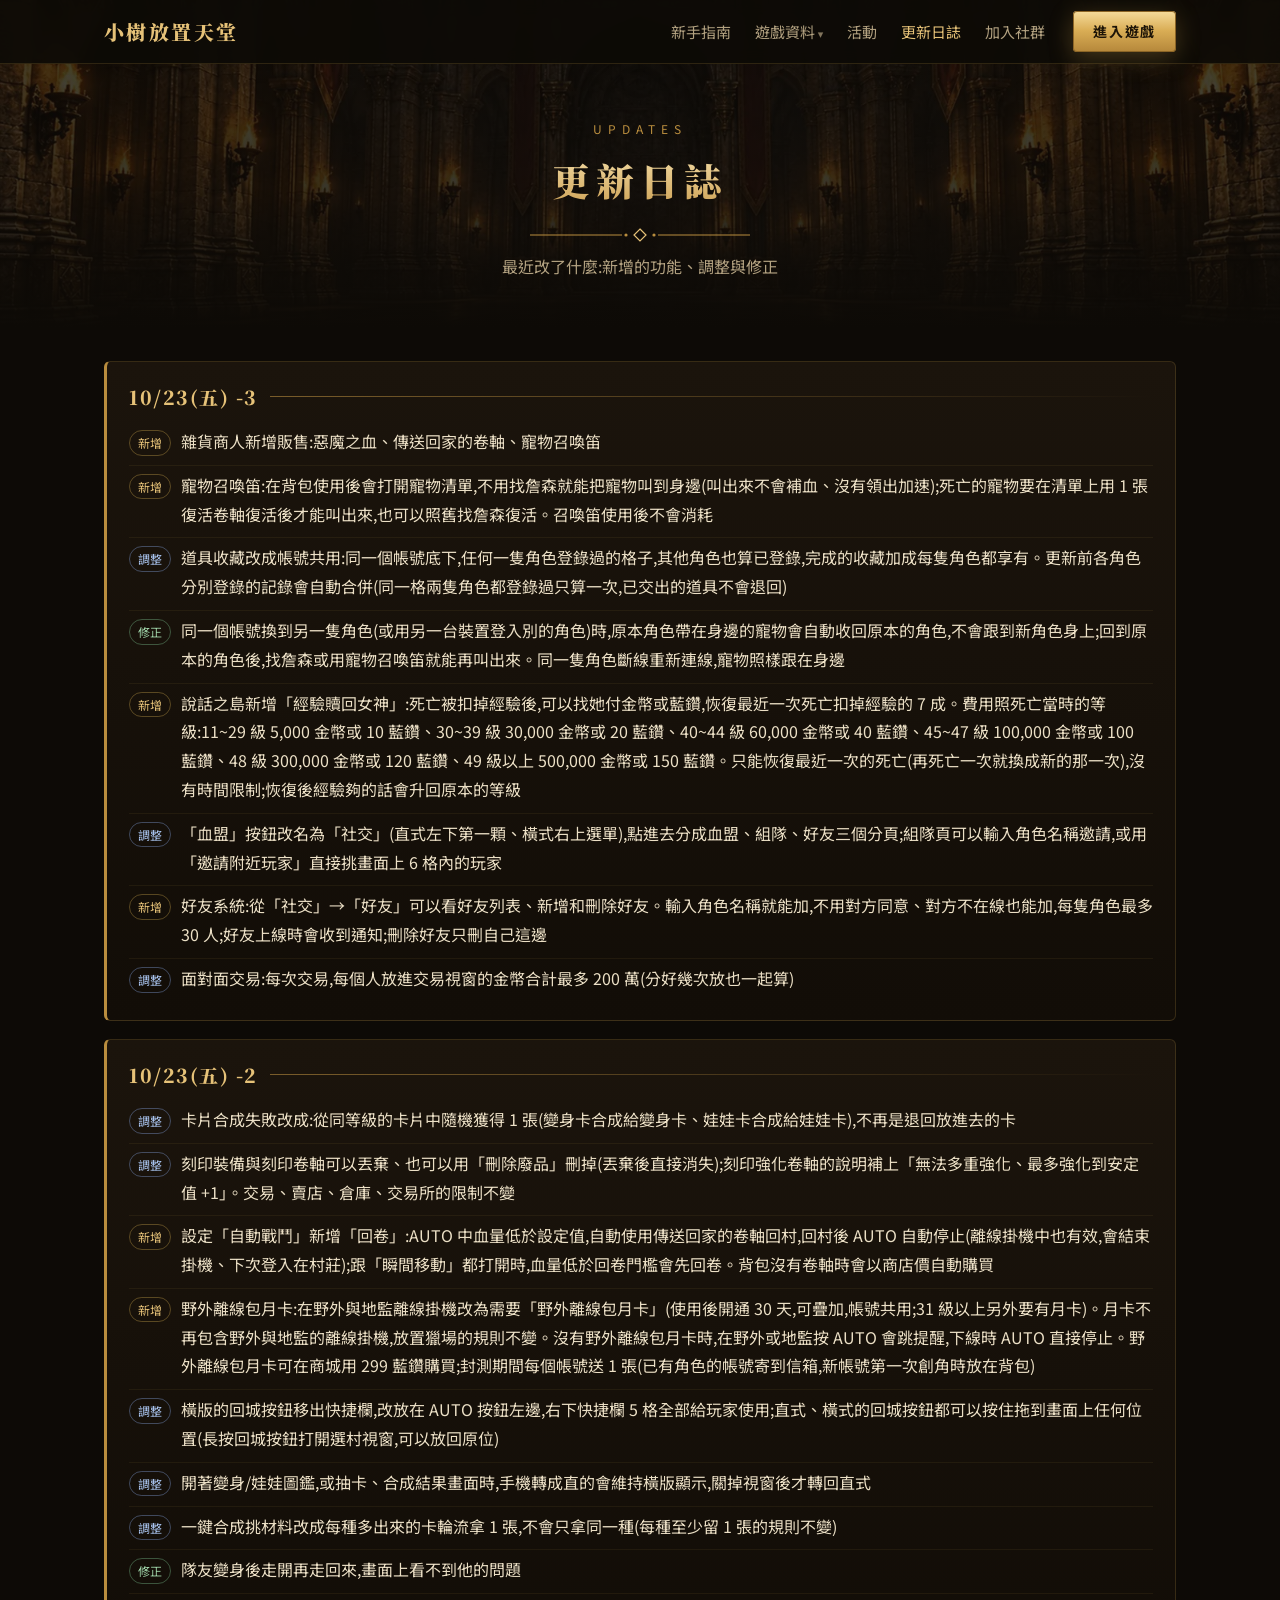
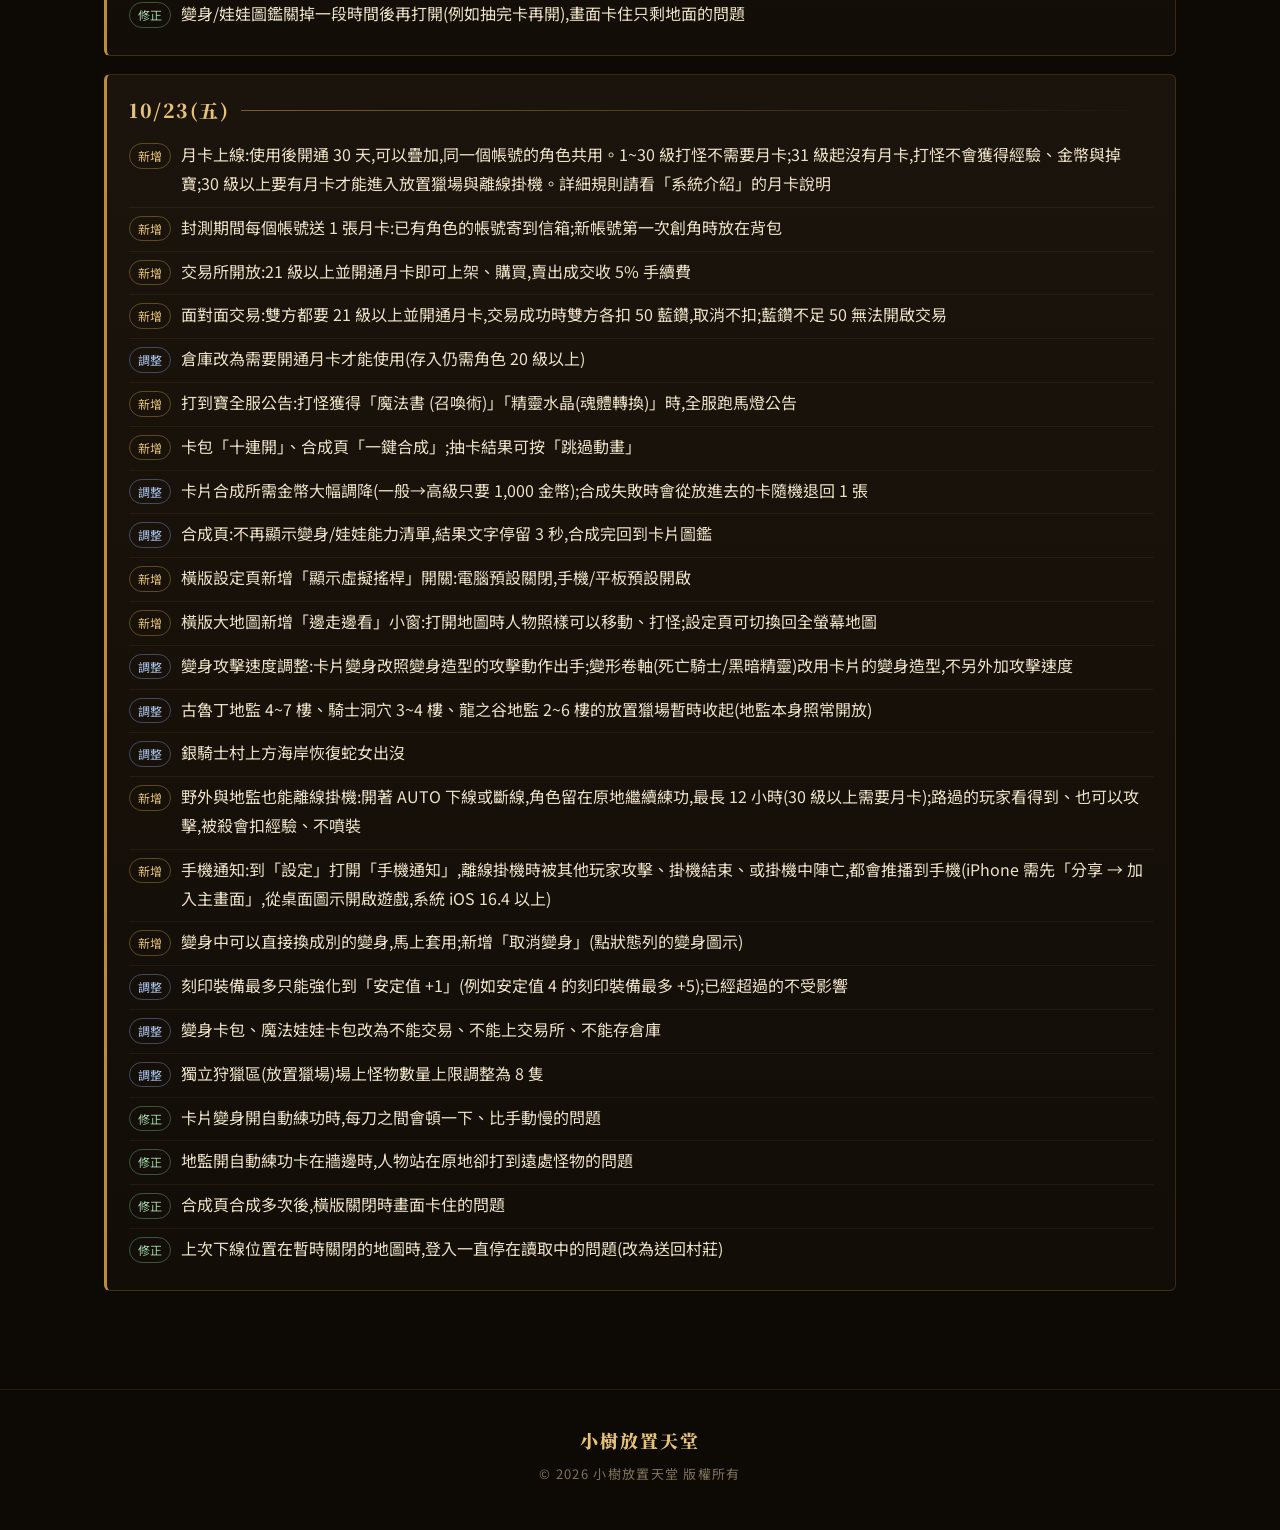
==== commit 37254c6b: "更新日誌:這一波改成「10/23(五) -3」區塊(原暫列 10/24(六)),補面對面交易金幣上限 200 萬一條(麥哥 10/23) Co-Authored-By: Claude Opus 5.5" ====
--- a/changelog.html
+++ b/changelog.html
@@ -28,7 +28,7 @@
 </header>
 <main class="data-sec">
   <div class="wrap">
-    <div class=""><div class="doc"><div class="log-day"><h2>10/24(六)</h2><ul><li><span class="lt">新增</span><span>雜貨商人新增販售:惡魔之血、傳送回家的卷軸、寵物召喚笛</span></li><li><span class="lt">新增</span><span>寵物召喚笛:在背包使用後會打開寵物清單,不用找詹森就能把寵物叫到身邊(叫出來不會補血、沒有領出加速);死亡的寵物要在清單上用 1 張復活卷軸復活後才能叫出來,也可以照舊找詹森復活。召喚笛使用後不會消耗</span></li><li><span class="lt adj">調整</span><span>道具收藏改成帳號共用:同一個帳號底下,任何一隻角色登錄過的格子,其他角色也算已登錄,完成的收藏加成每隻角色都享有。更新前各角色分別登錄的記錄會自動合併(同一格兩隻角色都登錄過只算一次,已交出的道具不會退回)</span></li><li><span class="lt fix">修正</span><span>同一個帳號換到另一隻角色(或用另一台裝置登入別的角色)時,原本角色帶在身邊的寵物會自動收回原本的角色,不會跟到新角色身上;回到原本的角色後,找詹森或用寵物召喚笛就能再叫出來。同一隻角色斷線重新連線,寵物照樣跟在身邊</span></li><li><span class="lt">新增</span><span>說話之島新增「經驗贖回女神」:死亡被扣掉經驗後,可以找她付金幣或藍鑽,恢復最近一次死亡扣掉經驗的 7 成。費用照死亡當時的等級:11~29 級 5,000 金幣或 10 藍鑽、30~39 級 30,000 金幣或 20 藍鑽、40~44 級 60,000 金幣或 40 藍鑽、45~47 級 100,000 金幣或 100 藍鑽、48 級 300,000 金幣或 120 藍鑽、49 級以上 500,000 金幣或 150 藍鑽。只能恢復最近一次的死亡(再死亡一次就換成新的那一次),沒有時間限制;恢復後經驗夠的話會升回原本的等級</span></li><li><span class="lt adj">調整</span><span>「血盟」按鈕改名為「社交」(直式左下第一顆、橫式右上選單),點進去分成血盟、組隊、好友三個分頁;組隊頁可以輸入角色名稱邀請,或用「邀請附近玩家」直接挑畫面上 6 格內的玩家</span></li><li><span class="lt">新增</span><span>好友系統:從「社交」→「好友」可以看好友列表、新增和刪除好友。輸入角色名稱就能加,不用對方同意、對方不在線也能加,每隻角色最多 30 人;好友上線時會收到通知;刪除好友只刪自己這邊</span></li></ul></div><div class="log-day"><h2>10/23(五) -2</h2><ul><li><span class="lt adj">調整</span><span>卡片合成失敗改成:從同等級的卡片中隨機獲得 1 張(變身卡合成給變身卡、娃娃卡合成給娃娃卡),不再是退回放進去的卡</span></li><li><span class="lt adj">調整</span><span>刻印裝備與刻印卷軸可以丟棄、也可以用「刪除廢品」刪掉(丟棄後直接消失);刻印強化卷軸的說明補上「無法多重強化、最多強化到安定值 +1」。交易、賣店、倉庫、交易所的限制不變</span></li><li><span class="lt">新增</span><span>設定「自動戰鬥」新增「回卷」:AUTO 中血量低於設定值,自動使用傳送回家的卷軸回村,回村後 AUTO 自動停止(離線掛機中也有效,會結束掛機、下次登入在村莊);跟「瞬間移動」都打開時,血量低於回卷門檻會先回卷。背包沒有卷軸時會以商店價自動購買</span></li><li><span class="lt">新增</span><span>野外離線包月卡:在野外與地監離線掛機改為需要「野外離線包月卡」(使用後開通 30 天,可疊加,帳號共用;31 級以上另外要有月卡)。月卡不再包含野外與地監的離線掛機,放置獵場的規則不變。沒有野外離線包月卡時,在野外或地監按 AUTO 會跳提醒,下線時 AUTO 直接停止。野外離線包月卡可在商城用 299 藍鑽購買;封測期間每個帳號送 1 張(已有角色的帳號寄到信箱,新帳號第一次創角時放在背包)</span></li><li><span class="lt adj">調整</span><span>橫版的回城按鈕移出快捷欄,改放在 AUTO 按鈕左邊,右下快捷欄 5 格全部給玩家使用;直式、橫式的回城按鈕都可以按住拖到畫面上任何位置(長按回城按鈕打開選村視窗,可以放回原位)</span></li><li><span class="lt adj">調整</span><span>開著變身/娃娃圖鑑,或抽卡、合成結果畫面時,手機轉成直的會維持橫版顯示,關掉視窗後才轉回直式</span></li><li><span class="lt adj">調整</span><span>一鍵合成挑材料改成每種多出來的卡輪流拿 1 張,不會只拿同一種(每種至少留 1 張的規則不變)</span></li><li><span class="lt fix">修正</span><span>隊友變身後走開再走回來,畫面上看不到他的問題</span></li><li><span class="lt fix">修正</span><span>變身/娃娃圖鑑關掉一段時間後再打開(例如抽完卡再開),畫面卡住只剩地面的問題</span></li></ul></div><div class="log-day"><h2>10/23(五)</h2><ul><li><span class="lt">新增</span><span>月卡上線:使用後開通 30 天,可以疊加,同一個帳號的角色共用。1~30 級打怪不需要月卡;31 級起沒有月卡,打怪不會獲得經驗、金幣與掉寶;30 級以上要有月卡才能進入放置獵場與離線掛機。詳細規則請看「系統介紹」的月卡說明</span></li><li><span class="lt">新增</span><span>封測期間每個帳號送 1 張月卡:已有角色的帳號寄到信箱;新帳號第一次創角時放在背包</span></li><li><span class="lt">新增</span><span>交易所開放:21 級以上並開通月卡即可上架、購買,賣出成交收 5% 手續費</span></li><li><span class="lt">新增</span><span>面對面交易:雙方都要 21 級以上並開通月卡,交易成功時雙方各扣 50 藍鑽,取消不扣;藍鑽不足 50 無法開啟交易</span></li><li><span class="lt adj">調整</span><span>倉庫改為需要開通月卡才能使用(存入仍需角色 20 級以上)</span></li><li><span class="lt">新增</span><span>打到寶全服公告:打怪獲得「魔法書 (召喚術)」「精靈水晶(魂體轉換)」時,全服跑馬燈公告</span></li><li><span class="lt">新增</span><span>卡包「十連開」、合成頁「一鍵合成」;抽卡結果可按「跳過動畫」</span></li><li><span class="lt adj">調整</span><span>卡片合成所需金幣大幅調降(一般→高級只要 1,000 金幣);合成失敗時會從放進去的卡隨機退回 1 張</span></li><li><span class="lt adj">調整</span><span>合成頁:不再顯示變身/娃娃能力清單,結果文字停留 3 秒,合成完回到卡片圖鑑</span></li><li><span class="lt">新增</span><span>橫版設定頁新增「顯示虛擬搖桿」開關:電腦預設關閉,手機/平板預設開啟</span></li><li><span class="lt">新增</span><span>橫版大地圖新增「邊走邊看」小窗:打開地圖時人物照樣可以移動、打怪;設定頁可切換回全螢幕地圖</span></li><li><span class="lt adj">調整</span><span>變身攻擊速度調整:卡片變身改照變身造型的攻擊動作出手;變形卷軸(死亡騎士/黑暗精靈)改用卡片的變身造型,不另外加攻擊速度</span></li><li><span class="lt adj">調整</span><span>古魯丁地監 4~7 樓、騎士洞穴 3~4 樓、龍之谷地監 2~6 樓的放置獵場暫時收起(地監本身照常開放)</span></li><li><span class="lt adj">調整</span><span>銀騎士村上方海岸恢復蛇女出沒</span></li><li><span class="lt">新增</span><span>野外與地監也能離線掛機:開著 AUTO 下線或斷線,角色留在原地繼續練功,最長 12 小時(30 級以上需要月卡);路過的玩家看得到、也可以攻擊,被殺會扣經驗、不噴裝</span></li><li><span class="lt">新增</span><span>手機通知:到「設定」打開「手機通知」,離線掛機時被其他玩家攻擊、掛機結束、或掛機中陣亡,都會推播到手機(iPhone 需先「分享 → 加入主畫面」,從桌面圖示開啟遊戲,系統 iOS 16.4 以上)</span></li><li><span class="lt">新增</span><span>變身中可以直接換成別的變身,馬上套用;新增「取消變身」(點狀態列的變身圖示)</span></li><li><span class="lt adj">調整</span><span>刻印裝備最多只能強化到「安定值 +1」(例如安定值 4 的刻印裝備最多 +5);已經超過的不受影響</span></li><li><span class="lt adj">調整</span><span>變身卡包、魔法娃娃卡包改為不能交易、不能上交易所、不能存倉庫</span></li><li><span class="lt adj">調整</span><span>獨立狩獵區(放置獵場)場上怪物數量上限調整為 8 隻</span></li><li><span class="lt fix">修正</span><span>卡片變身開自動練功時,每刀之間會頓一下、比手動慢的問題</span></li><li><span class="lt fix">修正</span><span>地監開自動練功卡在牆邊時,人物站在原地卻打到遠處怪物的問題</span></li><li><span class="lt fix">修正</span><span>合成頁合成多次後,橫版關閉時畫面卡住的問題</span></li><li><span class="lt fix">修正</span><span>上次下線位置在暫時關閉的地圖時,登入一直停在讀取中的問題(改為送回村莊)</span></li></ul></div></div></div>
+    <div class=""><div class="doc"><div class="log-day"><h2>10/23(五) -3</h2><ul><li><span class="lt">新增</span><span>雜貨商人新增販售:惡魔之血、傳送回家的卷軸、寵物召喚笛</span></li><li><span class="lt">新增</span><span>寵物召喚笛:在背包使用後會打開寵物清單,不用找詹森就能把寵物叫到身邊(叫出來不會補血、沒有領出加速);死亡的寵物要在清單上用 1 張復活卷軸復活後才能叫出來,也可以照舊找詹森復活。召喚笛使用後不會消耗</span></li><li><span class="lt adj">調整</span><span>道具收藏改成帳號共用:同一個帳號底下,任何一隻角色登錄過的格子,其他角色也算已登錄,完成的收藏加成每隻角色都享有。更新前各角色分別登錄的記錄會自動合併(同一格兩隻角色都登錄過只算一次,已交出的道具不會退回)</span></li><li><span class="lt fix">修正</span><span>同一個帳號換到另一隻角色(或用另一台裝置登入別的角色)時,原本角色帶在身邊的寵物會自動收回原本的角色,不會跟到新角色身上;回到原本的角色後,找詹森或用寵物召喚笛就能再叫出來。同一隻角色斷線重新連線,寵物照樣跟在身邊</span></li><li><span class="lt">新增</span><span>說話之島新增「經驗贖回女神」:死亡被扣掉經驗後,可以找她付金幣或藍鑽,恢復最近一次死亡扣掉經驗的 7 成。費用照死亡當時的等級:11~29 級 5,000 金幣或 10 藍鑽、30~39 級 30,000 金幣或 20 藍鑽、40~44 級 60,000 金幣或 40 藍鑽、45~47 級 100,000 金幣或 100 藍鑽、48 級 300,000 金幣或 120 藍鑽、49 級以上 500,000 金幣或 150 藍鑽。只能恢復最近一次的死亡(再死亡一次就換成新的那一次),沒有時間限制;恢復後經驗夠的話會升回原本的等級</span></li><li><span class="lt adj">調整</span><span>「血盟」按鈕改名為「社交」(直式左下第一顆、橫式右上選單),點進去分成血盟、組隊、好友三個分頁;組隊頁可以輸入角色名稱邀請,或用「邀請附近玩家」直接挑畫面上 6 格內的玩家</span></li><li><span class="lt">新增</span><span>好友系統:從「社交」→「好友」可以看好友列表、新增和刪除好友。輸入角色名稱就能加,不用對方同意、對方不在線也能加,每隻角色最多 30 人;好友上線時會收到通知;刪除好友只刪自己這邊</span></li><li><span class="lt adj">調整</span><span>面對面交易:每次交易,每個人放進交易視窗的金幣合計最多 200 萬(分好幾次放也一起算)</span></li></ul></div><div class="log-day"><h2>10/23(五) -2</h2><ul><li><span class="lt adj">調整</span><span>卡片合成失敗改成:從同等級的卡片中隨機獲得 1 張(變身卡合成給變身卡、娃娃卡合成給娃娃卡),不再是退回放進去的卡</span></li><li><span class="lt adj">調整</span><span>刻印裝備與刻印卷軸可以丟棄、也可以用「刪除廢品」刪掉(丟棄後直接消失);刻印強化卷軸的說明補上「無法多重強化、最多強化到安定值 +1」。交易、賣店、倉庫、交易所的限制不變</span></li><li><span class="lt">新增</span><span>設定「自動戰鬥」新增「回卷」:AUTO 中血量低於設定值,自動使用傳送回家的卷軸回村,回村後 AUTO 自動停止(離線掛機中也有效,會結束掛機、下次登入在村莊);跟「瞬間移動」都打開時,血量低於回卷門檻會先回卷。背包沒有卷軸時會以商店價自動購買</span></li><li><span class="lt">新增</span><span>野外離線包月卡:在野外與地監離線掛機改為需要「野外離線包月卡」(使用後開通 30 天,可疊加,帳號共用;31 級以上另外要有月卡)。月卡不再包含野外與地監的離線掛機,放置獵場的規則不變。沒有野外離線包月卡時,在野外或地監按 AUTO 會跳提醒,下線時 AUTO 直接停止。野外離線包月卡可在商城用 299 藍鑽購買;封測期間每個帳號送 1 張(已有角色的帳號寄到信箱,新帳號第一次創角時放在背包)</span></li><li><span class="lt adj">調整</span><span>橫版的回城按鈕移出快捷欄,改放在 AUTO 按鈕左邊,右下快捷欄 5 格全部給玩家使用;直式、橫式的回城按鈕都可以按住拖到畫面上任何位置(長按回城按鈕打開選村視窗,可以放回原位)</span></li><li><span class="lt adj">調整</span><span>開著變身/娃娃圖鑑,或抽卡、合成結果畫面時,手機轉成直的會維持橫版顯示,關掉視窗後才轉回直式</span></li><li><span class="lt adj">調整</span><span>一鍵合成挑材料改成每種多出來的卡輪流拿 1 張,不會只拿同一種(每種至少留 1 張的規則不變)</span></li><li><span class="lt fix">修正</span><span>隊友變身後走開再走回來,畫面上看不到他的問題</span></li><li><span class="lt fix">修正</span><span>變身/娃娃圖鑑關掉一段時間後再打開(例如抽完卡再開),畫面卡住只剩地面的問題</span></li></ul></div><div class="log-day"><h2>10/23(五)</h2><ul><li><span class="lt">新增</span><span>月卡上線:使用後開通 30 天,可以疊加,同一個帳號的角色共用。1~30 級打怪不需要月卡;31 級起沒有月卡,打怪不會獲得經驗、金幣與掉寶;30 級以上要有月卡才能進入放置獵場與離線掛機。詳細規則請看「系統介紹」的月卡說明</span></li><li><span class="lt">新增</span><span>封測期間每個帳號送 1 張月卡:已有角色的帳號寄到信箱;新帳號第一次創角時放在背包</span></li><li><span class="lt">新增</span><span>交易所開放:21 級以上並開通月卡即可上架、購買,賣出成交收 5% 手續費</span></li><li><span class="lt">新增</span><span>面對面交易:雙方都要 21 級以上並開通月卡,交易成功時雙方各扣 50 藍鑽,取消不扣;藍鑽不足 50 無法開啟交易</span></li><li><span class="lt adj">調整</span><span>倉庫改為需要開通月卡才能使用(存入仍需角色 20 級以上)</span></li><li><span class="lt">新增</span><span>打到寶全服公告:打怪獲得「魔法書 (召喚術)」「精靈水晶(魂體轉換)」時,全服跑馬燈公告</span></li><li><span class="lt">新增</span><span>卡包「十連開」、合成頁「一鍵合成」;抽卡結果可按「跳過動畫」</span></li><li><span class="lt adj">調整</span><span>卡片合成所需金幣大幅調降(一般→高級只要 1,000 金幣);合成失敗時會從放進去的卡隨機退回 1 張</span></li><li><span class="lt adj">調整</span><span>合成頁:不再顯示變身/娃娃能力清單,結果文字停留 3 秒,合成完回到卡片圖鑑</span></li><li><span class="lt">新增</span><span>橫版設定頁新增「顯示虛擬搖桿」開關:電腦預設關閉,手機/平板預設開啟</span></li><li><span class="lt">新增</span><span>橫版大地圖新增「邊走邊看」小窗:打開地圖時人物照樣可以移動、打怪;設定頁可切換回全螢幕地圖</span></li><li><span class="lt adj">調整</span><span>變身攻擊速度調整:卡片變身改照變身造型的攻擊動作出手;變形卷軸(死亡騎士/黑暗精靈)改用卡片的變身造型,不另外加攻擊速度</span></li><li><span class="lt adj">調整</span><span>古魯丁地監 4~7 樓、騎士洞穴 3~4 樓、龍之谷地監 2~6 樓的放置獵場暫時收起(地監本身照常開放)</span></li><li><span class="lt adj">調整</span><span>銀騎士村上方海岸恢復蛇女出沒</span></li><li><span class="lt">新增</span><span>野外與地監也能離線掛機:開著 AUTO 下線或斷線,角色留在原地繼續練功,最長 12 小時(30 級以上需要月卡);路過的玩家看得到、也可以攻擊,被殺會扣經驗、不噴裝</span></li><li><span class="lt">新增</span><span>手機通知:到「設定」打開「手機通知」,離線掛機時被其他玩家攻擊、掛機結束、或掛機中陣亡,都會推播到手機(iPhone 需先「分享 → 加入主畫面」,從桌面圖示開啟遊戲,系統 iOS 16.4 以上)</span></li><li><span class="lt">新增</span><span>變身中可以直接換成別的變身,馬上套用;新增「取消變身」(點狀態列的變身圖示)</span></li><li><span class="lt adj">調整</span><span>刻印裝備最多只能強化到「安定值 +1」(例如安定值 4 的刻印裝備最多 +5);已經超過的不受影響</span></li><li><span class="lt adj">調整</span><span>變身卡包、魔法娃娃卡包改為不能交易、不能上交易所、不能存倉庫</span></li><li><span class="lt adj">調整</span><span>獨立狩獵區(放置獵場)場上怪物數量上限調整為 8 隻</span></li><li><span class="lt fix">修正</span><span>卡片變身開自動練功時,每刀之間會頓一下、比手動慢的問題</span></li><li><span class="lt fix">修正</span><span>地監開自動練功卡在牆邊時,人物站在原地卻打到遠處怪物的問題</span></li><li><span class="lt fix">修正</span><span>合成頁合成多次後,橫版關閉時畫面卡住的問題</span></li><li><span class="lt fix">修正</span><span>上次下線位置在暫時關閉的地圖時,登入一直停在讀取中的問題(改為送回村莊)</span></li></ul></div></div></div>
   </div>
 </main>
 <footer>
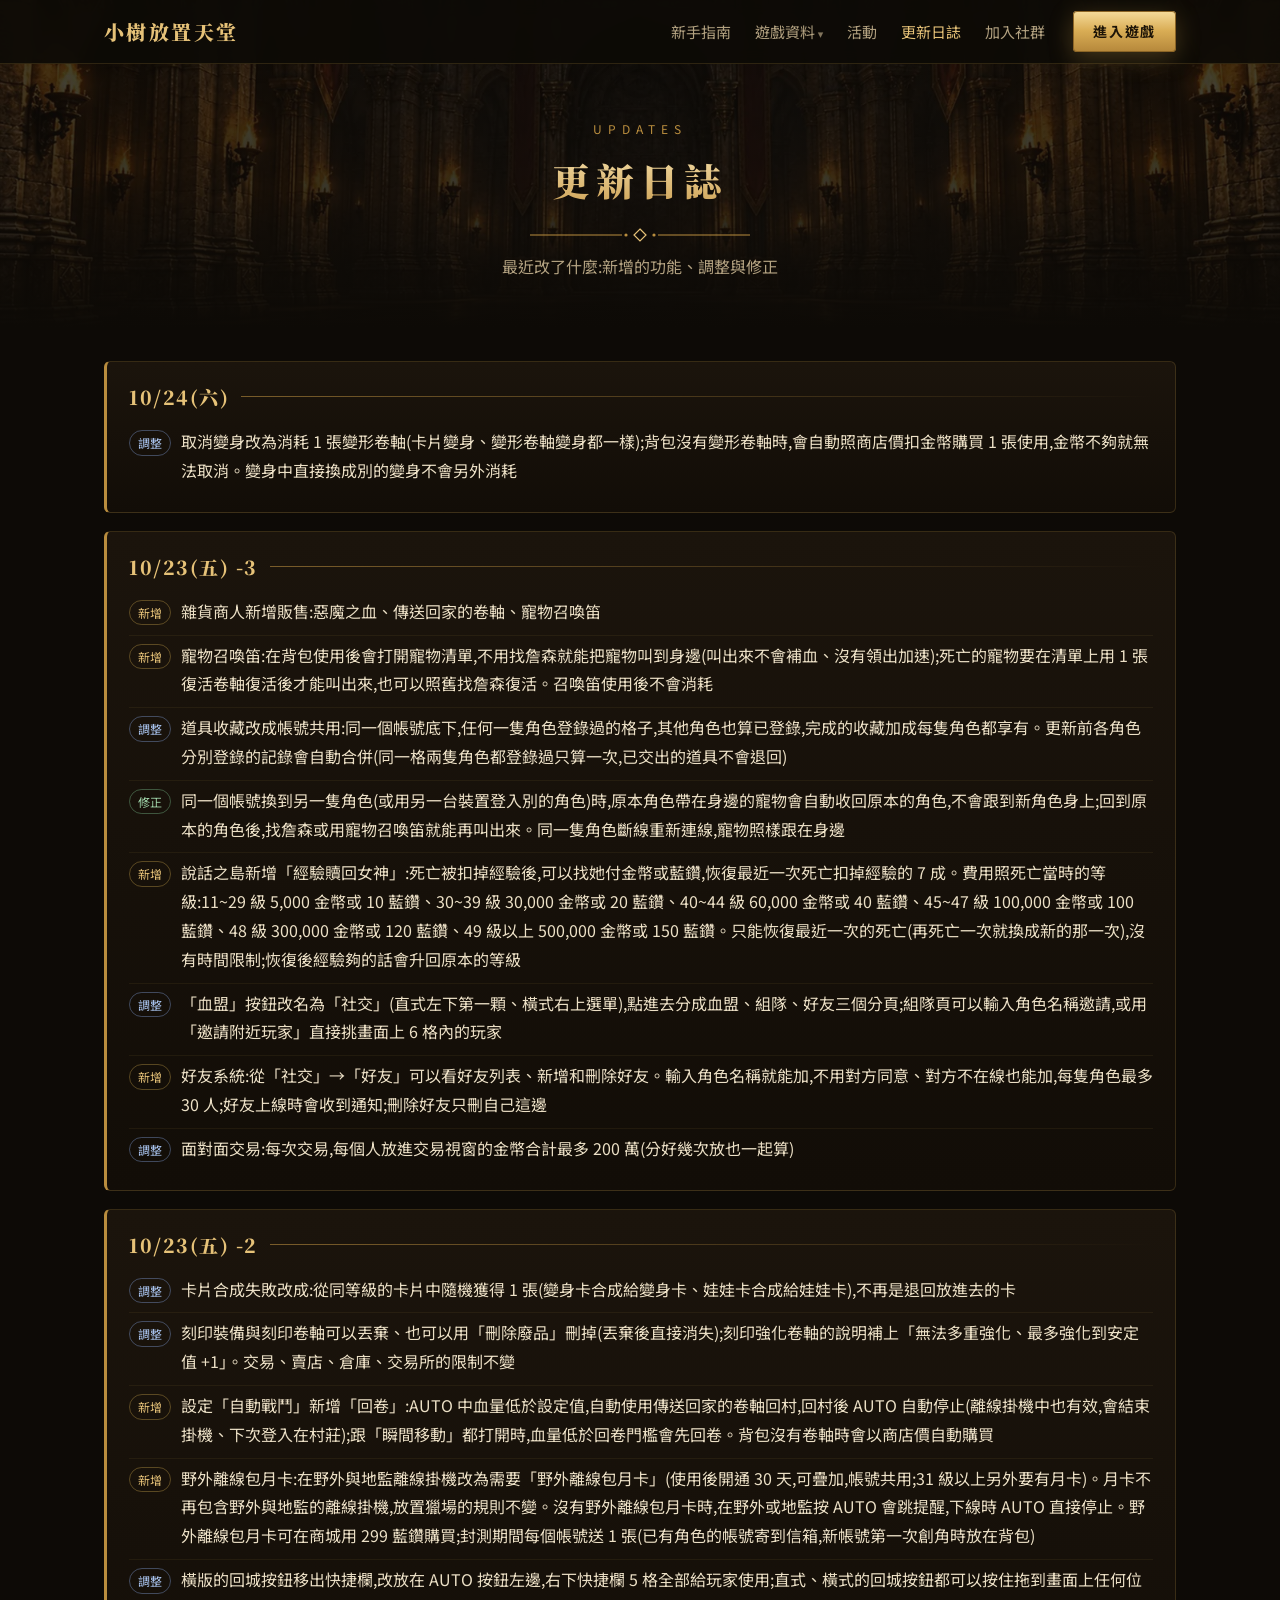
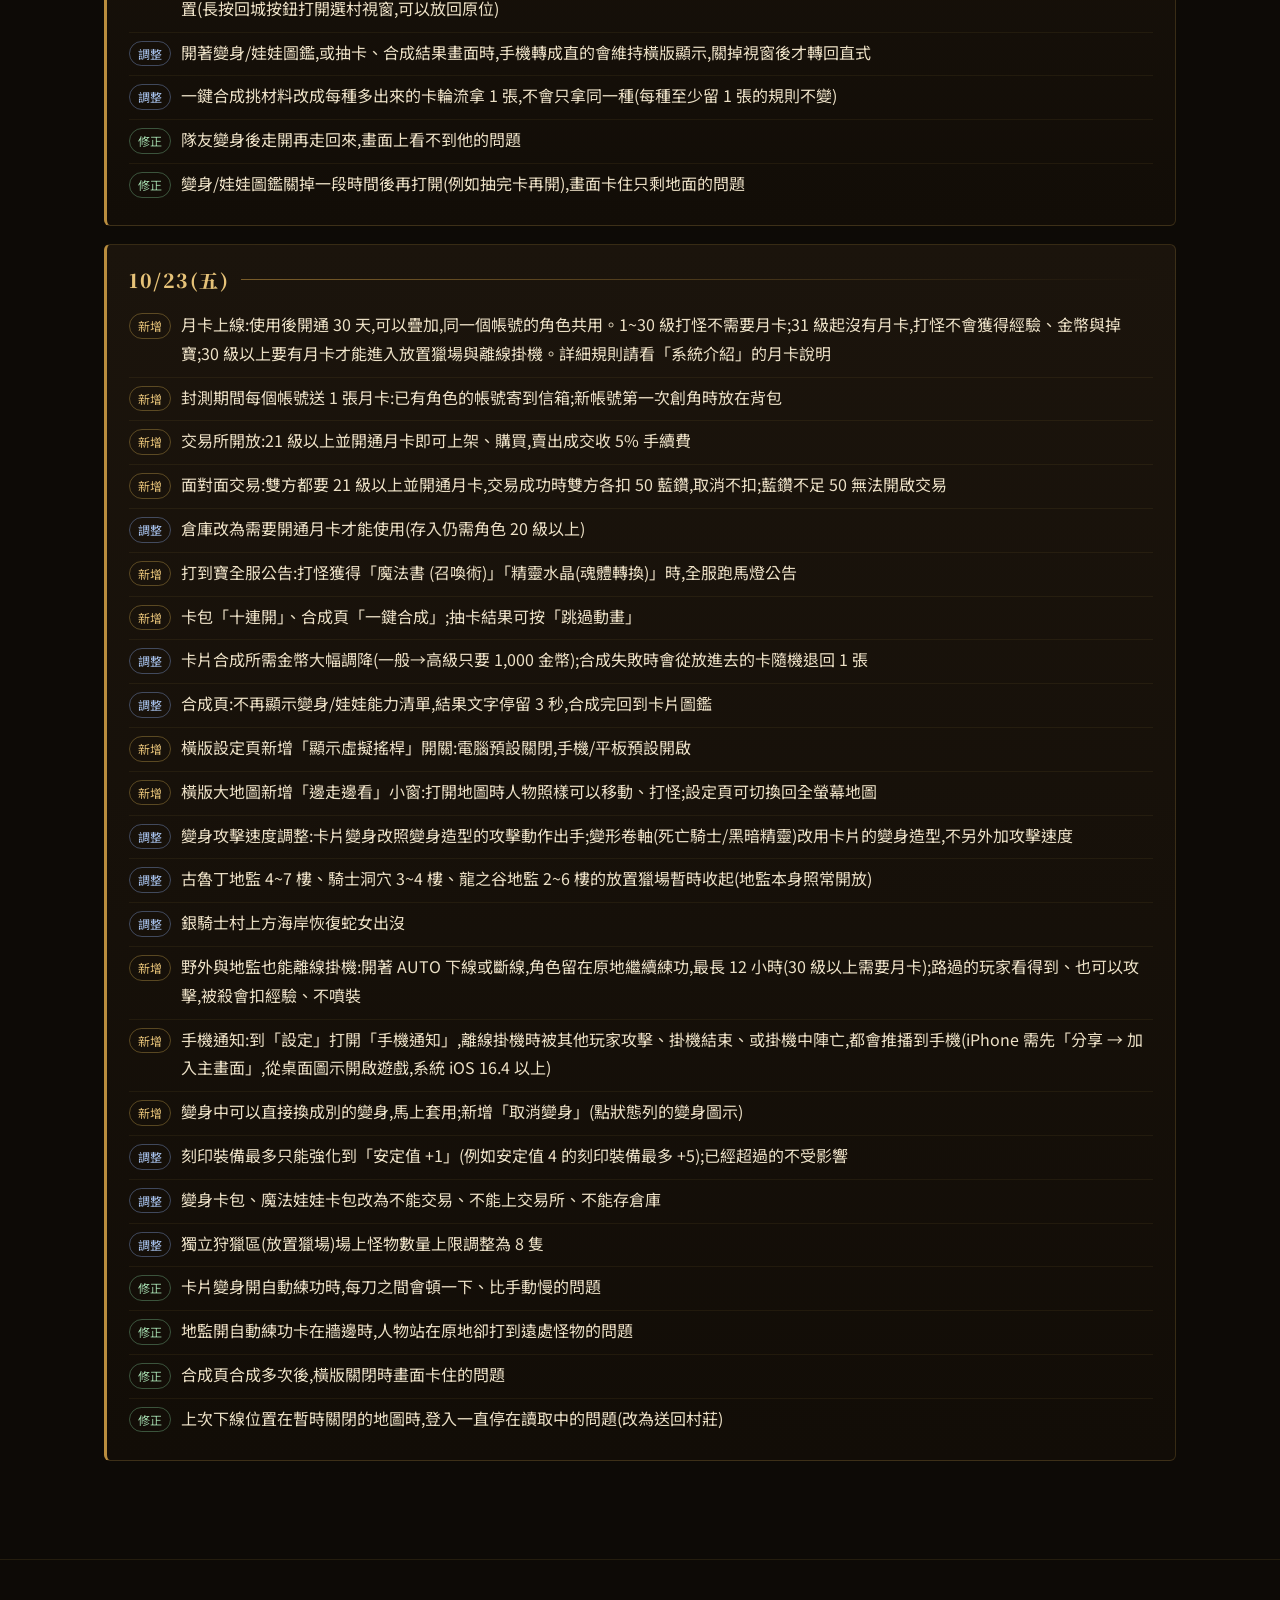
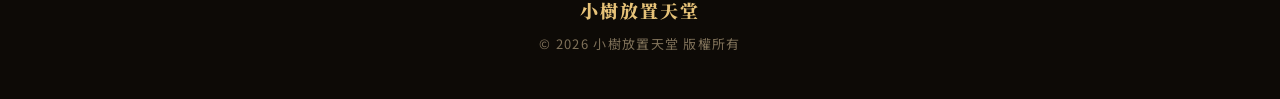
==== commit 69a63cc9: "更新日誌暫列 10/24(六):取消變身改為消耗 1 張變形卷軸,沒有就照商店價扣金幣買(遊戲 54eec3e 未發布,先不 push;上線日不是 10/24 就改日期) Co-Authored-By" ====
--- a/changelog.html
+++ b/changelog.html
@@ -28,7 +28,7 @@
 </header>
 <main class="data-sec">
   <div class="wrap">
-    <div class=""><div class="doc"><div class="log-day"><h2>10/23(五) -3</h2><ul><li><span class="lt">新增</span><span>雜貨商人新增販售:惡魔之血、傳送回家的卷軸、寵物召喚笛</span></li><li><span class="lt">新增</span><span>寵物召喚笛:在背包使用後會打開寵物清單,不用找詹森就能把寵物叫到身邊(叫出來不會補血、沒有領出加速);死亡的寵物要在清單上用 1 張復活卷軸復活後才能叫出來,也可以照舊找詹森復活。召喚笛使用後不會消耗</span></li><li><span class="lt adj">調整</span><span>道具收藏改成帳號共用:同一個帳號底下,任何一隻角色登錄過的格子,其他角色也算已登錄,完成的收藏加成每隻角色都享有。更新前各角色分別登錄的記錄會自動合併(同一格兩隻角色都登錄過只算一次,已交出的道具不會退回)</span></li><li><span class="lt fix">修正</span><span>同一個帳號換到另一隻角色(或用另一台裝置登入別的角色)時,原本角色帶在身邊的寵物會自動收回原本的角色,不會跟到新角色身上;回到原本的角色後,找詹森或用寵物召喚笛就能再叫出來。同一隻角色斷線重新連線,寵物照樣跟在身邊</span></li><li><span class="lt">新增</span><span>說話之島新增「經驗贖回女神」:死亡被扣掉經驗後,可以找她付金幣或藍鑽,恢復最近一次死亡扣掉經驗的 7 成。費用照死亡當時的等級:11~29 級 5,000 金幣或 10 藍鑽、30~39 級 30,000 金幣或 20 藍鑽、40~44 級 60,000 金幣或 40 藍鑽、45~47 級 100,000 金幣或 100 藍鑽、48 級 300,000 金幣或 120 藍鑽、49 級以上 500,000 金幣或 150 藍鑽。只能恢復最近一次的死亡(再死亡一次就換成新的那一次),沒有時間限制;恢復後經驗夠的話會升回原本的等級</span></li><li><span class="lt adj">調整</span><span>「血盟」按鈕改名為「社交」(直式左下第一顆、橫式右上選單),點進去分成血盟、組隊、好友三個分頁;組隊頁可以輸入角色名稱邀請,或用「邀請附近玩家」直接挑畫面上 6 格內的玩家</span></li><li><span class="lt">新增</span><span>好友系統:從「社交」→「好友」可以看好友列表、新增和刪除好友。輸入角色名稱就能加,不用對方同意、對方不在線也能加,每隻角色最多 30 人;好友上線時會收到通知;刪除好友只刪自己這邊</span></li><li><span class="lt adj">調整</span><span>面對面交易:每次交易,每個人放進交易視窗的金幣合計最多 200 萬(分好幾次放也一起算)</span></li></ul></div><div class="log-day"><h2>10/23(五) -2</h2><ul><li><span class="lt adj">調整</span><span>卡片合成失敗改成:從同等級的卡片中隨機獲得 1 張(變身卡合成給變身卡、娃娃卡合成給娃娃卡),不再是退回放進去的卡</span></li><li><span class="lt adj">調整</span><span>刻印裝備與刻印卷軸可以丟棄、也可以用「刪除廢品」刪掉(丟棄後直接消失);刻印強化卷軸的說明補上「無法多重強化、最多強化到安定值 +1」。交易、賣店、倉庫、交易所的限制不變</span></li><li><span class="lt">新增</span><span>設定「自動戰鬥」新增「回卷」:AUTO 中血量低於設定值,自動使用傳送回家的卷軸回村,回村後 AUTO 自動停止(離線掛機中也有效,會結束掛機、下次登入在村莊);跟「瞬間移動」都打開時,血量低於回卷門檻會先回卷。背包沒有卷軸時會以商店價自動購買</span></li><li><span class="lt">新增</span><span>野外離線包月卡:在野外與地監離線掛機改為需要「野外離線包月卡」(使用後開通 30 天,可疊加,帳號共用;31 級以上另外要有月卡)。月卡不再包含野外與地監的離線掛機,放置獵場的規則不變。沒有野外離線包月卡時,在野外或地監按 AUTO 會跳提醒,下線時 AUTO 直接停止。野外離線包月卡可在商城用 299 藍鑽購買;封測期間每個帳號送 1 張(已有角色的帳號寄到信箱,新帳號第一次創角時放在背包)</span></li><li><span class="lt adj">調整</span><span>橫版的回城按鈕移出快捷欄,改放在 AUTO 按鈕左邊,右下快捷欄 5 格全部給玩家使用;直式、橫式的回城按鈕都可以按住拖到畫面上任何位置(長按回城按鈕打開選村視窗,可以放回原位)</span></li><li><span class="lt adj">調整</span><span>開著變身/娃娃圖鑑,或抽卡、合成結果畫面時,手機轉成直的會維持橫版顯示,關掉視窗後才轉回直式</span></li><li><span class="lt adj">調整</span><span>一鍵合成挑材料改成每種多出來的卡輪流拿 1 張,不會只拿同一種(每種至少留 1 張的規則不變)</span></li><li><span class="lt fix">修正</span><span>隊友變身後走開再走回來,畫面上看不到他的問題</span></li><li><span class="lt fix">修正</span><span>變身/娃娃圖鑑關掉一段時間後再打開(例如抽完卡再開),畫面卡住只剩地面的問題</span></li></ul></div><div class="log-day"><h2>10/23(五)</h2><ul><li><span class="lt">新增</span><span>月卡上線:使用後開通 30 天,可以疊加,同一個帳號的角色共用。1~30 級打怪不需要月卡;31 級起沒有月卡,打怪不會獲得經驗、金幣與掉寶;30 級以上要有月卡才能進入放置獵場與離線掛機。詳細規則請看「系統介紹」的月卡說明</span></li><li><span class="lt">新增</span><span>封測期間每個帳號送 1 張月卡:已有角色的帳號寄到信箱;新帳號第一次創角時放在背包</span></li><li><span class="lt">新增</span><span>交易所開放:21 級以上並開通月卡即可上架、購買,賣出成交收 5% 手續費</span></li><li><span class="lt">新增</span><span>面對面交易:雙方都要 21 級以上並開通月卡,交易成功時雙方各扣 50 藍鑽,取消不扣;藍鑽不足 50 無法開啟交易</span></li><li><span class="lt adj">調整</span><span>倉庫改為需要開通月卡才能使用(存入仍需角色 20 級以上)</span></li><li><span class="lt">新增</span><span>打到寶全服公告:打怪獲得「魔法書 (召喚術)」「精靈水晶(魂體轉換)」時,全服跑馬燈公告</span></li><li><span class="lt">新增</span><span>卡包「十連開」、合成頁「一鍵合成」;抽卡結果可按「跳過動畫」</span></li><li><span class="lt adj">調整</span><span>卡片合成所需金幣大幅調降(一般→高級只要 1,000 金幣);合成失敗時會從放進去的卡隨機退回 1 張</span></li><li><span class="lt adj">調整</span><span>合成頁:不再顯示變身/娃娃能力清單,結果文字停留 3 秒,合成完回到卡片圖鑑</span></li><li><span class="lt">新增</span><span>橫版設定頁新增「顯示虛擬搖桿」開關:電腦預設關閉,手機/平板預設開啟</span></li><li><span class="lt">新增</span><span>橫版大地圖新增「邊走邊看」小窗:打開地圖時人物照樣可以移動、打怪;設定頁可切換回全螢幕地圖</span></li><li><span class="lt adj">調整</span><span>變身攻擊速度調整:卡片變身改照變身造型的攻擊動作出手;變形卷軸(死亡騎士/黑暗精靈)改用卡片的變身造型,不另外加攻擊速度</span></li><li><span class="lt adj">調整</span><span>古魯丁地監 4~7 樓、騎士洞穴 3~4 樓、龍之谷地監 2~6 樓的放置獵場暫時收起(地監本身照常開放)</span></li><li><span class="lt adj">調整</span><span>銀騎士村上方海岸恢復蛇女出沒</span></li><li><span class="lt">新增</span><span>野外與地監也能離線掛機:開著 AUTO 下線或斷線,角色留在原地繼續練功,最長 12 小時(30 級以上需要月卡);路過的玩家看得到、也可以攻擊,被殺會扣經驗、不噴裝</span></li><li><span class="lt">新增</span><span>手機通知:到「設定」打開「手機通知」,離線掛機時被其他玩家攻擊、掛機結束、或掛機中陣亡,都會推播到手機(iPhone 需先「分享 → 加入主畫面」,從桌面圖示開啟遊戲,系統 iOS 16.4 以上)</span></li><li><span class="lt">新增</span><span>變身中可以直接換成別的變身,馬上套用;新增「取消變身」(點狀態列的變身圖示)</span></li><li><span class="lt adj">調整</span><span>刻印裝備最多只能強化到「安定值 +1」(例如安定值 4 的刻印裝備最多 +5);已經超過的不受影響</span></li><li><span class="lt adj">調整</span><span>變身卡包、魔法娃娃卡包改為不能交易、不能上交易所、不能存倉庫</span></li><li><span class="lt adj">調整</span><span>獨立狩獵區(放置獵場)場上怪物數量上限調整為 8 隻</span></li><li><span class="lt fix">修正</span><span>卡片變身開自動練功時,每刀之間會頓一下、比手動慢的問題</span></li><li><span class="lt fix">修正</span><span>地監開自動練功卡在牆邊時,人物站在原地卻打到遠處怪物的問題</span></li><li><span class="lt fix">修正</span><span>合成頁合成多次後,橫版關閉時畫面卡住的問題</span></li><li><span class="lt fix">修正</span><span>上次下線位置在暫時關閉的地圖時,登入一直停在讀取中的問題(改為送回村莊)</span></li></ul></div></div></div>
+    <div class=""><div class="doc"><div class="log-day"><h2>10/24(六)</h2><ul><li><span class="lt adj">調整</span><span>取消變身改為消耗 1 張變形卷軸(卡片變身、變形卷軸變身都一樣);背包沒有變形卷軸時,會自動照商店價扣金幣購買 1 張使用,金幣不夠就無法取消。變身中直接換成別的變身不會另外消耗</span></li></ul></div><div class="log-day"><h2>10/23(五) -3</h2><ul><li><span class="lt">新增</span><span>雜貨商人新增販售:惡魔之血、傳送回家的卷軸、寵物召喚笛</span></li><li><span class="lt">新增</span><span>寵物召喚笛:在背包使用後會打開寵物清單,不用找詹森就能把寵物叫到身邊(叫出來不會補血、沒有領出加速);死亡的寵物要在清單上用 1 張復活卷軸復活後才能叫出來,也可以照舊找詹森復活。召喚笛使用後不會消耗</span></li><li><span class="lt adj">調整</span><span>道具收藏改成帳號共用:同一個帳號底下,任何一隻角色登錄過的格子,其他角色也算已登錄,完成的收藏加成每隻角色都享有。更新前各角色分別登錄的記錄會自動合併(同一格兩隻角色都登錄過只算一次,已交出的道具不會退回)</span></li><li><span class="lt fix">修正</span><span>同一個帳號換到另一隻角色(或用另一台裝置登入別的角色)時,原本角色帶在身邊的寵物會自動收回原本的角色,不會跟到新角色身上;回到原本的角色後,找詹森或用寵物召喚笛就能再叫出來。同一隻角色斷線重新連線,寵物照樣跟在身邊</span></li><li><span class="lt">新增</span><span>說話之島新增「經驗贖回女神」:死亡被扣掉經驗後,可以找她付金幣或藍鑽,恢復最近一次死亡扣掉經驗的 7 成。費用照死亡當時的等級:11~29 級 5,000 金幣或 10 藍鑽、30~39 級 30,000 金幣或 20 藍鑽、40~44 級 60,000 金幣或 40 藍鑽、45~47 級 100,000 金幣或 100 藍鑽、48 級 300,000 金幣或 120 藍鑽、49 級以上 500,000 金幣或 150 藍鑽。只能恢復最近一次的死亡(再死亡一次就換成新的那一次),沒有時間限制;恢復後經驗夠的話會升回原本的等級</span></li><li><span class="lt adj">調整</span><span>「血盟」按鈕改名為「社交」(直式左下第一顆、橫式右上選單),點進去分成血盟、組隊、好友三個分頁;組隊頁可以輸入角色名稱邀請,或用「邀請附近玩家」直接挑畫面上 6 格內的玩家</span></li><li><span class="lt">新增</span><span>好友系統:從「社交」→「好友」可以看好友列表、新增和刪除好友。輸入角色名稱就能加,不用對方同意、對方不在線也能加,每隻角色最多 30 人;好友上線時會收到通知;刪除好友只刪自己這邊</span></li><li><span class="lt adj">調整</span><span>面對面交易:每次交易,每個人放進交易視窗的金幣合計最多 200 萬(分好幾次放也一起算)</span></li></ul></div><div class="log-day"><h2>10/23(五) -2</h2><ul><li><span class="lt adj">調整</span><span>卡片合成失敗改成:從同等級的卡片中隨機獲得 1 張(變身卡合成給變身卡、娃娃卡合成給娃娃卡),不再是退回放進去的卡</span></li><li><span class="lt adj">調整</span><span>刻印裝備與刻印卷軸可以丟棄、也可以用「刪除廢品」刪掉(丟棄後直接消失);刻印強化卷軸的說明補上「無法多重強化、最多強化到安定值 +1」。交易、賣店、倉庫、交易所的限制不變</span></li><li><span class="lt">新增</span><span>設定「自動戰鬥」新增「回卷」:AUTO 中血量低於設定值,自動使用傳送回家的卷軸回村,回村後 AUTO 自動停止(離線掛機中也有效,會結束掛機、下次登入在村莊);跟「瞬間移動」都打開時,血量低於回卷門檻會先回卷。背包沒有卷軸時會以商店價自動購買</span></li><li><span class="lt">新增</span><span>野外離線包月卡:在野外與地監離線掛機改為需要「野外離線包月卡」(使用後開通 30 天,可疊加,帳號共用;31 級以上另外要有月卡)。月卡不再包含野外與地監的離線掛機,放置獵場的規則不變。沒有野外離線包月卡時,在野外或地監按 AUTO 會跳提醒,下線時 AUTO 直接停止。野外離線包月卡可在商城用 299 藍鑽購買;封測期間每個帳號送 1 張(已有角色的帳號寄到信箱,新帳號第一次創角時放在背包)</span></li><li><span class="lt adj">調整</span><span>橫版的回城按鈕移出快捷欄,改放在 AUTO 按鈕左邊,右下快捷欄 5 格全部給玩家使用;直式、橫式的回城按鈕都可以按住拖到畫面上任何位置(長按回城按鈕打開選村視窗,可以放回原位)</span></li><li><span class="lt adj">調整</span><span>開著變身/娃娃圖鑑,或抽卡、合成結果畫面時,手機轉成直的會維持橫版顯示,關掉視窗後才轉回直式</span></li><li><span class="lt adj">調整</span><span>一鍵合成挑材料改成每種多出來的卡輪流拿 1 張,不會只拿同一種(每種至少留 1 張的規則不變)</span></li><li><span class="lt fix">修正</span><span>隊友變身後走開再走回來,畫面上看不到他的問題</span></li><li><span class="lt fix">修正</span><span>變身/娃娃圖鑑關掉一段時間後再打開(例如抽完卡再開),畫面卡住只剩地面的問題</span></li></ul></div><div class="log-day"><h2>10/23(五)</h2><ul><li><span class="lt">新增</span><span>月卡上線:使用後開通 30 天,可以疊加,同一個帳號的角色共用。1~30 級打怪不需要月卡;31 級起沒有月卡,打怪不會獲得經驗、金幣與掉寶;30 級以上要有月卡才能進入放置獵場與離線掛機。詳細規則請看「系統介紹」的月卡說明</span></li><li><span class="lt">新增</span><span>封測期間每個帳號送 1 張月卡:已有角色的帳號寄到信箱;新帳號第一次創角時放在背包</span></li><li><span class="lt">新增</span><span>交易所開放:21 級以上並開通月卡即可上架、購買,賣出成交收 5% 手續費</span></li><li><span class="lt">新增</span><span>面對面交易:雙方都要 21 級以上並開通月卡,交易成功時雙方各扣 50 藍鑽,取消不扣;藍鑽不足 50 無法開啟交易</span></li><li><span class="lt adj">調整</span><span>倉庫改為需要開通月卡才能使用(存入仍需角色 20 級以上)</span></li><li><span class="lt">新增</span><span>打到寶全服公告:打怪獲得「魔法書 (召喚術)」「精靈水晶(魂體轉換)」時,全服跑馬燈公告</span></li><li><span class="lt">新增</span><span>卡包「十連開」、合成頁「一鍵合成」;抽卡結果可按「跳過動畫」</span></li><li><span class="lt adj">調整</span><span>卡片合成所需金幣大幅調降(一般→高級只要 1,000 金幣);合成失敗時會從放進去的卡隨機退回 1 張</span></li><li><span class="lt adj">調整</span><span>合成頁:不再顯示變身/娃娃能力清單,結果文字停留 3 秒,合成完回到卡片圖鑑</span></li><li><span class="lt">新增</span><span>橫版設定頁新增「顯示虛擬搖桿」開關:電腦預設關閉,手機/平板預設開啟</span></li><li><span class="lt">新增</span><span>橫版大地圖新增「邊走邊看」小窗:打開地圖時人物照樣可以移動、打怪;設定頁可切換回全螢幕地圖</span></li><li><span class="lt adj">調整</span><span>變身攻擊速度調整:卡片變身改照變身造型的攻擊動作出手;變形卷軸(死亡騎士/黑暗精靈)改用卡片的變身造型,不另外加攻擊速度</span></li><li><span class="lt adj">調整</span><span>古魯丁地監 4~7 樓、騎士洞穴 3~4 樓、龍之谷地監 2~6 樓的放置獵場暫時收起(地監本身照常開放)</span></li><li><span class="lt adj">調整</span><span>銀騎士村上方海岸恢復蛇女出沒</span></li><li><span class="lt">新增</span><span>野外與地監也能離線掛機:開著 AUTO 下線或斷線,角色留在原地繼續練功,最長 12 小時(30 級以上需要月卡);路過的玩家看得到、也可以攻擊,被殺會扣經驗、不噴裝</span></li><li><span class="lt">新增</span><span>手機通知:到「設定」打開「手機通知」,離線掛機時被其他玩家攻擊、掛機結束、或掛機中陣亡,都會推播到手機(iPhone 需先「分享 → 加入主畫面」,從桌面圖示開啟遊戲,系統 iOS 16.4 以上)</span></li><li><span class="lt">新增</span><span>變身中可以直接換成別的變身,馬上套用;新增「取消變身」(點狀態列的變身圖示)</span></li><li><span class="lt adj">調整</span><span>刻印裝備最多只能強化到「安定值 +1」(例如安定值 4 的刻印裝備最多 +5);已經超過的不受影響</span></li><li><span class="lt adj">調整</span><span>變身卡包、魔法娃娃卡包改為不能交易、不能上交易所、不能存倉庫</span></li><li><span class="lt adj">調整</span><span>獨立狩獵區(放置獵場)場上怪物數量上限調整為 8 隻</span></li><li><span class="lt fix">修正</span><span>卡片變身開自動練功時,每刀之間會頓一下、比手動慢的問題</span></li><li><span class="lt fix">修正</span><span>地監開自動練功卡在牆邊時,人物站在原地卻打到遠處怪物的問題</span></li><li><span class="lt fix">修正</span><span>合成頁合成多次後,橫版關閉時畫面卡住的問題</span></li><li><span class="lt fix">修正</span><span>上次下線位置在暫時關閉的地圖時,登入一直停在讀取中的問題(改為送回村莊)</span></li></ul></div></div></div>
   </div>
 </main>
 <footer>
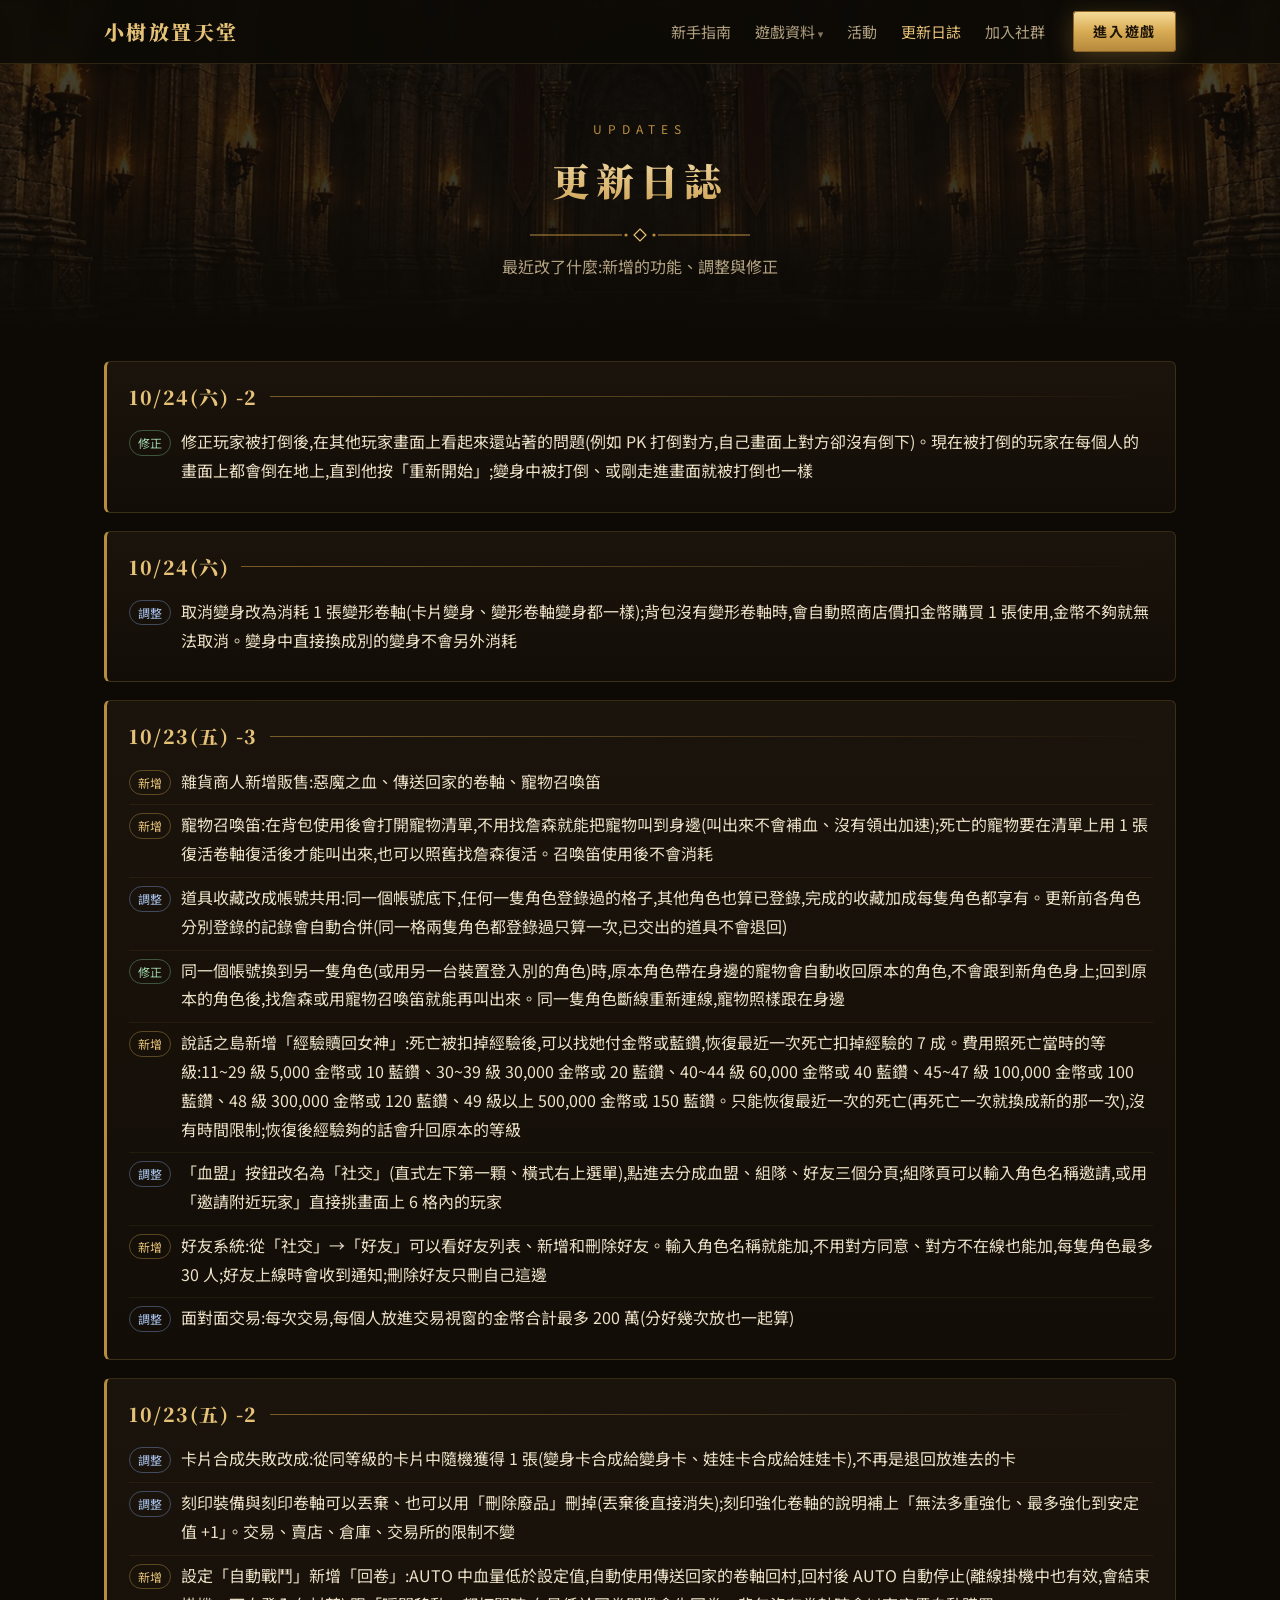
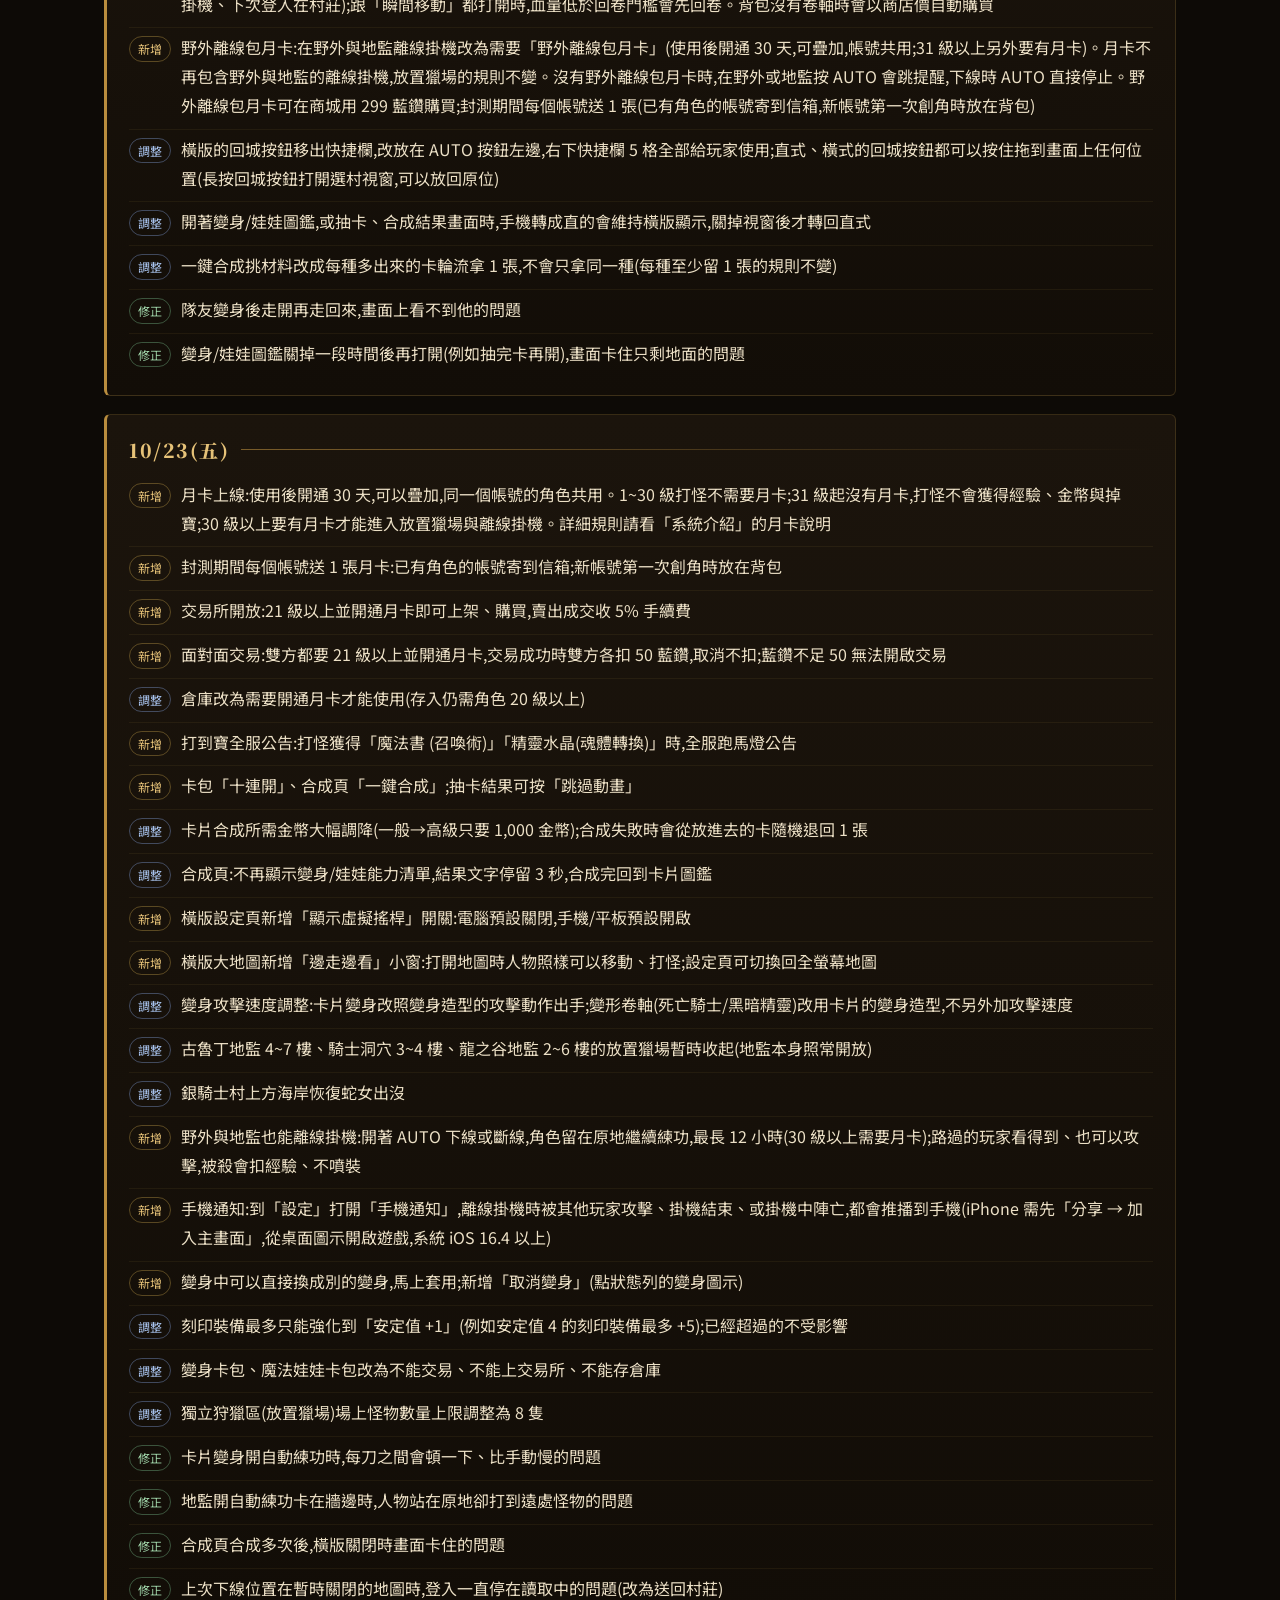
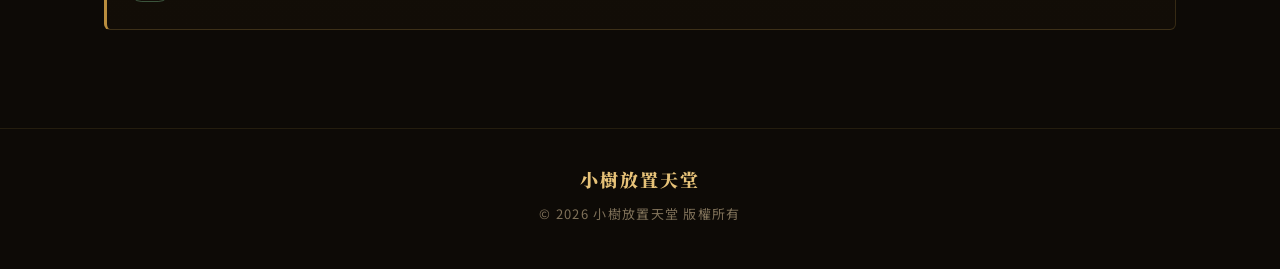
==== commit e713c22d: "更新日誌暫列「10/24(六) -2」:修正玩家被打倒後在別人畫面上還站著(遊戲 44a1bb0 前端未發布,先不 push;上線日不是 10/24 就改日期) Co-Authored-By: Cla" ====
--- a/changelog.html
+++ b/changelog.html
@@ -28,7 +28,7 @@
 </header>
 <main class="data-sec">
   <div class="wrap">
-    <div class=""><div class="doc"><div class="log-day"><h2>10/24(六)</h2><ul><li><span class="lt adj">調整</span><span>取消變身改為消耗 1 張變形卷軸(卡片變身、變形卷軸變身都一樣);背包沒有變形卷軸時,會自動照商店價扣金幣購買 1 張使用,金幣不夠就無法取消。變身中直接換成別的變身不會另外消耗</span></li></ul></div><div class="log-day"><h2>10/23(五) -3</h2><ul><li><span class="lt">新增</span><span>雜貨商人新增販售:惡魔之血、傳送回家的卷軸、寵物召喚笛</span></li><li><span class="lt">新增</span><span>寵物召喚笛:在背包使用後會打開寵物清單,不用找詹森就能把寵物叫到身邊(叫出來不會補血、沒有領出加速);死亡的寵物要在清單上用 1 張復活卷軸復活後才能叫出來,也可以照舊找詹森復活。召喚笛使用後不會消耗</span></li><li><span class="lt adj">調整</span><span>道具收藏改成帳號共用:同一個帳號底下,任何一隻角色登錄過的格子,其他角色也算已登錄,完成的收藏加成每隻角色都享有。更新前各角色分別登錄的記錄會自動合併(同一格兩隻角色都登錄過只算一次,已交出的道具不會退回)</span></li><li><span class="lt fix">修正</span><span>同一個帳號換到另一隻角色(或用另一台裝置登入別的角色)時,原本角色帶在身邊的寵物會自動收回原本的角色,不會跟到新角色身上;回到原本的角色後,找詹森或用寵物召喚笛就能再叫出來。同一隻角色斷線重新連線,寵物照樣跟在身邊</span></li><li><span class="lt">新增</span><span>說話之島新增「經驗贖回女神」:死亡被扣掉經驗後,可以找她付金幣或藍鑽,恢復最近一次死亡扣掉經驗的 7 成。費用照死亡當時的等級:11~29 級 5,000 金幣或 10 藍鑽、30~39 級 30,000 金幣或 20 藍鑽、40~44 級 60,000 金幣或 40 藍鑽、45~47 級 100,000 金幣或 100 藍鑽、48 級 300,000 金幣或 120 藍鑽、49 級以上 500,000 金幣或 150 藍鑽。只能恢復最近一次的死亡(再死亡一次就換成新的那一次),沒有時間限制;恢復後經驗夠的話會升回原本的等級</span></li><li><span class="lt adj">調整</span><span>「血盟」按鈕改名為「社交」(直式左下第一顆、橫式右上選單),點進去分成血盟、組隊、好友三個分頁;組隊頁可以輸入角色名稱邀請,或用「邀請附近玩家」直接挑畫面上 6 格內的玩家</span></li><li><span class="lt">新增</span><span>好友系統:從「社交」→「好友」可以看好友列表、新增和刪除好友。輸入角色名稱就能加,不用對方同意、對方不在線也能加,每隻角色最多 30 人;好友上線時會收到通知;刪除好友只刪自己這邊</span></li><li><span class="lt adj">調整</span><span>面對面交易:每次交易,每個人放進交易視窗的金幣合計最多 200 萬(分好幾次放也一起算)</span></li></ul></div><div class="log-day"><h2>10/23(五) -2</h2><ul><li><span class="lt adj">調整</span><span>卡片合成失敗改成:從同等級的卡片中隨機獲得 1 張(變身卡合成給變身卡、娃娃卡合成給娃娃卡),不再是退回放進去的卡</span></li><li><span class="lt adj">調整</span><span>刻印裝備與刻印卷軸可以丟棄、也可以用「刪除廢品」刪掉(丟棄後直接消失);刻印強化卷軸的說明補上「無法多重強化、最多強化到安定值 +1」。交易、賣店、倉庫、交易所的限制不變</span></li><li><span class="lt">新增</span><span>設定「自動戰鬥」新增「回卷」:AUTO 中血量低於設定值,自動使用傳送回家的卷軸回村,回村後 AUTO 自動停止(離線掛機中也有效,會結束掛機、下次登入在村莊);跟「瞬間移動」都打開時,血量低於回卷門檻會先回卷。背包沒有卷軸時會以商店價自動購買</span></li><li><span class="lt">新增</span><span>野外離線包月卡:在野外與地監離線掛機改為需要「野外離線包月卡」(使用後開通 30 天,可疊加,帳號共用;31 級以上另外要有月卡)。月卡不再包含野外與地監的離線掛機,放置獵場的規則不變。沒有野外離線包月卡時,在野外或地監按 AUTO 會跳提醒,下線時 AUTO 直接停止。野外離線包月卡可在商城用 299 藍鑽購買;封測期間每個帳號送 1 張(已有角色的帳號寄到信箱,新帳號第一次創角時放在背包)</span></li><li><span class="lt adj">調整</span><span>橫版的回城按鈕移出快捷欄,改放在 AUTO 按鈕左邊,右下快捷欄 5 格全部給玩家使用;直式、橫式的回城按鈕都可以按住拖到畫面上任何位置(長按回城按鈕打開選村視窗,可以放回原位)</span></li><li><span class="lt adj">調整</span><span>開著變身/娃娃圖鑑,或抽卡、合成結果畫面時,手機轉成直的會維持橫版顯示,關掉視窗後才轉回直式</span></li><li><span class="lt adj">調整</span><span>一鍵合成挑材料改成每種多出來的卡輪流拿 1 張,不會只拿同一種(每種至少留 1 張的規則不變)</span></li><li><span class="lt fix">修正</span><span>隊友變身後走開再走回來,畫面上看不到他的問題</span></li><li><span class="lt fix">修正</span><span>變身/娃娃圖鑑關掉一段時間後再打開(例如抽完卡再開),畫面卡住只剩地面的問題</span></li></ul></div><div class="log-day"><h2>10/23(五)</h2><ul><li><span class="lt">新增</span><span>月卡上線:使用後開通 30 天,可以疊加,同一個帳號的角色共用。1~30 級打怪不需要月卡;31 級起沒有月卡,打怪不會獲得經驗、金幣與掉寶;30 級以上要有月卡才能進入放置獵場與離線掛機。詳細規則請看「系統介紹」的月卡說明</span></li><li><span class="lt">新增</span><span>封測期間每個帳號送 1 張月卡:已有角色的帳號寄到信箱;新帳號第一次創角時放在背包</span></li><li><span class="lt">新增</span><span>交易所開放:21 級以上並開通月卡即可上架、購買,賣出成交收 5% 手續費</span></li><li><span class="lt">新增</span><span>面對面交易:雙方都要 21 級以上並開通月卡,交易成功時雙方各扣 50 藍鑽,取消不扣;藍鑽不足 50 無法開啟交易</span></li><li><span class="lt adj">調整</span><span>倉庫改為需要開通月卡才能使用(存入仍需角色 20 級以上)</span></li><li><span class="lt">新增</span><span>打到寶全服公告:打怪獲得「魔法書 (召喚術)」「精靈水晶(魂體轉換)」時,全服跑馬燈公告</span></li><li><span class="lt">新增</span><span>卡包「十連開」、合成頁「一鍵合成」;抽卡結果可按「跳過動畫」</span></li><li><span class="lt adj">調整</span><span>卡片合成所需金幣大幅調降(一般→高級只要 1,000 金幣);合成失敗時會從放進去的卡隨機退回 1 張</span></li><li><span class="lt adj">調整</span><span>合成頁:不再顯示變身/娃娃能力清單,結果文字停留 3 秒,合成完回到卡片圖鑑</span></li><li><span class="lt">新增</span><span>橫版設定頁新增「顯示虛擬搖桿」開關:電腦預設關閉,手機/平板預設開啟</span></li><li><span class="lt">新增</span><span>橫版大地圖新增「邊走邊看」小窗:打開地圖時人物照樣可以移動、打怪;設定頁可切換回全螢幕地圖</span></li><li><span class="lt adj">調整</span><span>變身攻擊速度調整:卡片變身改照變身造型的攻擊動作出手;變形卷軸(死亡騎士/黑暗精靈)改用卡片的變身造型,不另外加攻擊速度</span></li><li><span class="lt adj">調整</span><span>古魯丁地監 4~7 樓、騎士洞穴 3~4 樓、龍之谷地監 2~6 樓的放置獵場暫時收起(地監本身照常開放)</span></li><li><span class="lt adj">調整</span><span>銀騎士村上方海岸恢復蛇女出沒</span></li><li><span class="lt">新增</span><span>野外與地監也能離線掛機:開著 AUTO 下線或斷線,角色留在原地繼續練功,最長 12 小時(30 級以上需要月卡);路過的玩家看得到、也可以攻擊,被殺會扣經驗、不噴裝</span></li><li><span class="lt">新增</span><span>手機通知:到「設定」打開「手機通知」,離線掛機時被其他玩家攻擊、掛機結束、或掛機中陣亡,都會推播到手機(iPhone 需先「分享 → 加入主畫面」,從桌面圖示開啟遊戲,系統 iOS 16.4 以上)</span></li><li><span class="lt">新增</span><span>變身中可以直接換成別的變身,馬上套用;新增「取消變身」(點狀態列的變身圖示)</span></li><li><span class="lt adj">調整</span><span>刻印裝備最多只能強化到「安定值 +1」(例如安定值 4 的刻印裝備最多 +5);已經超過的不受影響</span></li><li><span class="lt adj">調整</span><span>變身卡包、魔法娃娃卡包改為不能交易、不能上交易所、不能存倉庫</span></li><li><span class="lt adj">調整</span><span>獨立狩獵區(放置獵場)場上怪物數量上限調整為 8 隻</span></li><li><span class="lt fix">修正</span><span>卡片變身開自動練功時,每刀之間會頓一下、比手動慢的問題</span></li><li><span class="lt fix">修正</span><span>地監開自動練功卡在牆邊時,人物站在原地卻打到遠處怪物的問題</span></li><li><span class="lt fix">修正</span><span>合成頁合成多次後,橫版關閉時畫面卡住的問題</span></li><li><span class="lt fix">修正</span><span>上次下線位置在暫時關閉的地圖時,登入一直停在讀取中的問題(改為送回村莊)</span></li></ul></div></div></div>
+    <div class=""><div class="doc"><div class="log-day"><h2>10/24(六) -2</h2><ul><li><span class="lt fix">修正</span><span>修正玩家被打倒後,在其他玩家畫面上看起來還站著的問題(例如 PK 打倒對方,自己畫面上對方卻沒有倒下)。現在被打倒的玩家在每個人的畫面上都會倒在地上,直到他按「重新開始」;變身中被打倒、或剛走進畫面就被打倒也一樣</span></li></ul></div><div class="log-day"><h2>10/24(六)</h2><ul><li><span class="lt adj">調整</span><span>取消變身改為消耗 1 張變形卷軸(卡片變身、變形卷軸變身都一樣);背包沒有變形卷軸時,會自動照商店價扣金幣購買 1 張使用,金幣不夠就無法取消。變身中直接換成別的變身不會另外消耗</span></li></ul></div><div class="log-day"><h2>10/23(五) -3</h2><ul><li><span class="lt">新增</span><span>雜貨商人新增販售:惡魔之血、傳送回家的卷軸、寵物召喚笛</span></li><li><span class="lt">新增</span><span>寵物召喚笛:在背包使用後會打開寵物清單,不用找詹森就能把寵物叫到身邊(叫出來不會補血、沒有領出加速);死亡的寵物要在清單上用 1 張復活卷軸復活後才能叫出來,也可以照舊找詹森復活。召喚笛使用後不會消耗</span></li><li><span class="lt adj">調整</span><span>道具收藏改成帳號共用:同一個帳號底下,任何一隻角色登錄過的格子,其他角色也算已登錄,完成的收藏加成每隻角色都享有。更新前各角色分別登錄的記錄會自動合併(同一格兩隻角色都登錄過只算一次,已交出的道具不會退回)</span></li><li><span class="lt fix">修正</span><span>同一個帳號換到另一隻角色(或用另一台裝置登入別的角色)時,原本角色帶在身邊的寵物會自動收回原本的角色,不會跟到新角色身上;回到原本的角色後,找詹森或用寵物召喚笛就能再叫出來。同一隻角色斷線重新連線,寵物照樣跟在身邊</span></li><li><span class="lt">新增</span><span>說話之島新增「經驗贖回女神」:死亡被扣掉經驗後,可以找她付金幣或藍鑽,恢復最近一次死亡扣掉經驗的 7 成。費用照死亡當時的等級:11~29 級 5,000 金幣或 10 藍鑽、30~39 級 30,000 金幣或 20 藍鑽、40~44 級 60,000 金幣或 40 藍鑽、45~47 級 100,000 金幣或 100 藍鑽、48 級 300,000 金幣或 120 藍鑽、49 級以上 500,000 金幣或 150 藍鑽。只能恢復最近一次的死亡(再死亡一次就換成新的那一次),沒有時間限制;恢復後經驗夠的話會升回原本的等級</span></li><li><span class="lt adj">調整</span><span>「血盟」按鈕改名為「社交」(直式左下第一顆、橫式右上選單),點進去分成血盟、組隊、好友三個分頁;組隊頁可以輸入角色名稱邀請,或用「邀請附近玩家」直接挑畫面上 6 格內的玩家</span></li><li><span class="lt">新增</span><span>好友系統:從「社交」→「好友」可以看好友列表、新增和刪除好友。輸入角色名稱就能加,不用對方同意、對方不在線也能加,每隻角色最多 30 人;好友上線時會收到通知;刪除好友只刪自己這邊</span></li><li><span class="lt adj">調整</span><span>面對面交易:每次交易,每個人放進交易視窗的金幣合計最多 200 萬(分好幾次放也一起算)</span></li></ul></div><div class="log-day"><h2>10/23(五) -2</h2><ul><li><span class="lt adj">調整</span><span>卡片合成失敗改成:從同等級的卡片中隨機獲得 1 張(變身卡合成給變身卡、娃娃卡合成給娃娃卡),不再是退回放進去的卡</span></li><li><span class="lt adj">調整</span><span>刻印裝備與刻印卷軸可以丟棄、也可以用「刪除廢品」刪掉(丟棄後直接消失);刻印強化卷軸的說明補上「無法多重強化、最多強化到安定值 +1」。交易、賣店、倉庫、交易所的限制不變</span></li><li><span class="lt">新增</span><span>設定「自動戰鬥」新增「回卷」:AUTO 中血量低於設定值,自動使用傳送回家的卷軸回村,回村後 AUTO 自動停止(離線掛機中也有效,會結束掛機、下次登入在村莊);跟「瞬間移動」都打開時,血量低於回卷門檻會先回卷。背包沒有卷軸時會以商店價自動購買</span></li><li><span class="lt">新增</span><span>野外離線包月卡:在野外與地監離線掛機改為需要「野外離線包月卡」(使用後開通 30 天,可疊加,帳號共用;31 級以上另外要有月卡)。月卡不再包含野外與地監的離線掛機,放置獵場的規則不變。沒有野外離線包月卡時,在野外或地監按 AUTO 會跳提醒,下線時 AUTO 直接停止。野外離線包月卡可在商城用 299 藍鑽購買;封測期間每個帳號送 1 張(已有角色的帳號寄到信箱,新帳號第一次創角時放在背包)</span></li><li><span class="lt adj">調整</span><span>橫版的回城按鈕移出快捷欄,改放在 AUTO 按鈕左邊,右下快捷欄 5 格全部給玩家使用;直式、橫式的回城按鈕都可以按住拖到畫面上任何位置(長按回城按鈕打開選村視窗,可以放回原位)</span></li><li><span class="lt adj">調整</span><span>開著變身/娃娃圖鑑,或抽卡、合成結果畫面時,手機轉成直的會維持橫版顯示,關掉視窗後才轉回直式</span></li><li><span class="lt adj">調整</span><span>一鍵合成挑材料改成每種多出來的卡輪流拿 1 張,不會只拿同一種(每種至少留 1 張的規則不變)</span></li><li><span class="lt fix">修正</span><span>隊友變身後走開再走回來,畫面上看不到他的問題</span></li><li><span class="lt fix">修正</span><span>變身/娃娃圖鑑關掉一段時間後再打開(例如抽完卡再開),畫面卡住只剩地面的問題</span></li></ul></div><div class="log-day"><h2>10/23(五)</h2><ul><li><span class="lt">新增</span><span>月卡上線:使用後開通 30 天,可以疊加,同一個帳號的角色共用。1~30 級打怪不需要月卡;31 級起沒有月卡,打怪不會獲得經驗、金幣與掉寶;30 級以上要有月卡才能進入放置獵場與離線掛機。詳細規則請看「系統介紹」的月卡說明</span></li><li><span class="lt">新增</span><span>封測期間每個帳號送 1 張月卡:已有角色的帳號寄到信箱;新帳號第一次創角時放在背包</span></li><li><span class="lt">新增</span><span>交易所開放:21 級以上並開通月卡即可上架、購買,賣出成交收 5% 手續費</span></li><li><span class="lt">新增</span><span>面對面交易:雙方都要 21 級以上並開通月卡,交易成功時雙方各扣 50 藍鑽,取消不扣;藍鑽不足 50 無法開啟交易</span></li><li><span class="lt adj">調整</span><span>倉庫改為需要開通月卡才能使用(存入仍需角色 20 級以上)</span></li><li><span class="lt">新增</span><span>打到寶全服公告:打怪獲得「魔法書 (召喚術)」「精靈水晶(魂體轉換)」時,全服跑馬燈公告</span></li><li><span class="lt">新增</span><span>卡包「十連開」、合成頁「一鍵合成」;抽卡結果可按「跳過動畫」</span></li><li><span class="lt adj">調整</span><span>卡片合成所需金幣大幅調降(一般→高級只要 1,000 金幣);合成失敗時會從放進去的卡隨機退回 1 張</span></li><li><span class="lt adj">調整</span><span>合成頁:不再顯示變身/娃娃能力清單,結果文字停留 3 秒,合成完回到卡片圖鑑</span></li><li><span class="lt">新增</span><span>橫版設定頁新增「顯示虛擬搖桿」開關:電腦預設關閉,手機/平板預設開啟</span></li><li><span class="lt">新增</span><span>橫版大地圖新增「邊走邊看」小窗:打開地圖時人物照樣可以移動、打怪;設定頁可切換回全螢幕地圖</span></li><li><span class="lt adj">調整</span><span>變身攻擊速度調整:卡片變身改照變身造型的攻擊動作出手;變形卷軸(死亡騎士/黑暗精靈)改用卡片的變身造型,不另外加攻擊速度</span></li><li><span class="lt adj">調整</span><span>古魯丁地監 4~7 樓、騎士洞穴 3~4 樓、龍之谷地監 2~6 樓的放置獵場暫時收起(地監本身照常開放)</span></li><li><span class="lt adj">調整</span><span>銀騎士村上方海岸恢復蛇女出沒</span></li><li><span class="lt">新增</span><span>野外與地監也能離線掛機:開著 AUTO 下線或斷線,角色留在原地繼續練功,最長 12 小時(30 級以上需要月卡);路過的玩家看得到、也可以攻擊,被殺會扣經驗、不噴裝</span></li><li><span class="lt">新增</span><span>手機通知:到「設定」打開「手機通知」,離線掛機時被其他玩家攻擊、掛機結束、或掛機中陣亡,都會推播到手機(iPhone 需先「分享 → 加入主畫面」,從桌面圖示開啟遊戲,系統 iOS 16.4 以上)</span></li><li><span class="lt">新增</span><span>變身中可以直接換成別的變身,馬上套用;新增「取消變身」(點狀態列的變身圖示)</span></li><li><span class="lt adj">調整</span><span>刻印裝備最多只能強化到「安定值 +1」(例如安定值 4 的刻印裝備最多 +5);已經超過的不受影響</span></li><li><span class="lt adj">調整</span><span>變身卡包、魔法娃娃卡包改為不能交易、不能上交易所、不能存倉庫</span></li><li><span class="lt adj">調整</span><span>獨立狩獵區(放置獵場)場上怪物數量上限調整為 8 隻</span></li><li><span class="lt fix">修正</span><span>卡片變身開自動練功時,每刀之間會頓一下、比手動慢的問題</span></li><li><span class="lt fix">修正</span><span>地監開自動練功卡在牆邊時,人物站在原地卻打到遠處怪物的問題</span></li><li><span class="lt fix">修正</span><span>合成頁合成多次後,橫版關閉時畫面卡住的問題</span></li><li><span class="lt fix">修正</span><span>上次下線位置在暫時關閉的地圖時,登入一直停在讀取中的問題(改為送回村莊)</span></li></ul></div></div></div>
   </div>
 </main>
 <footer>
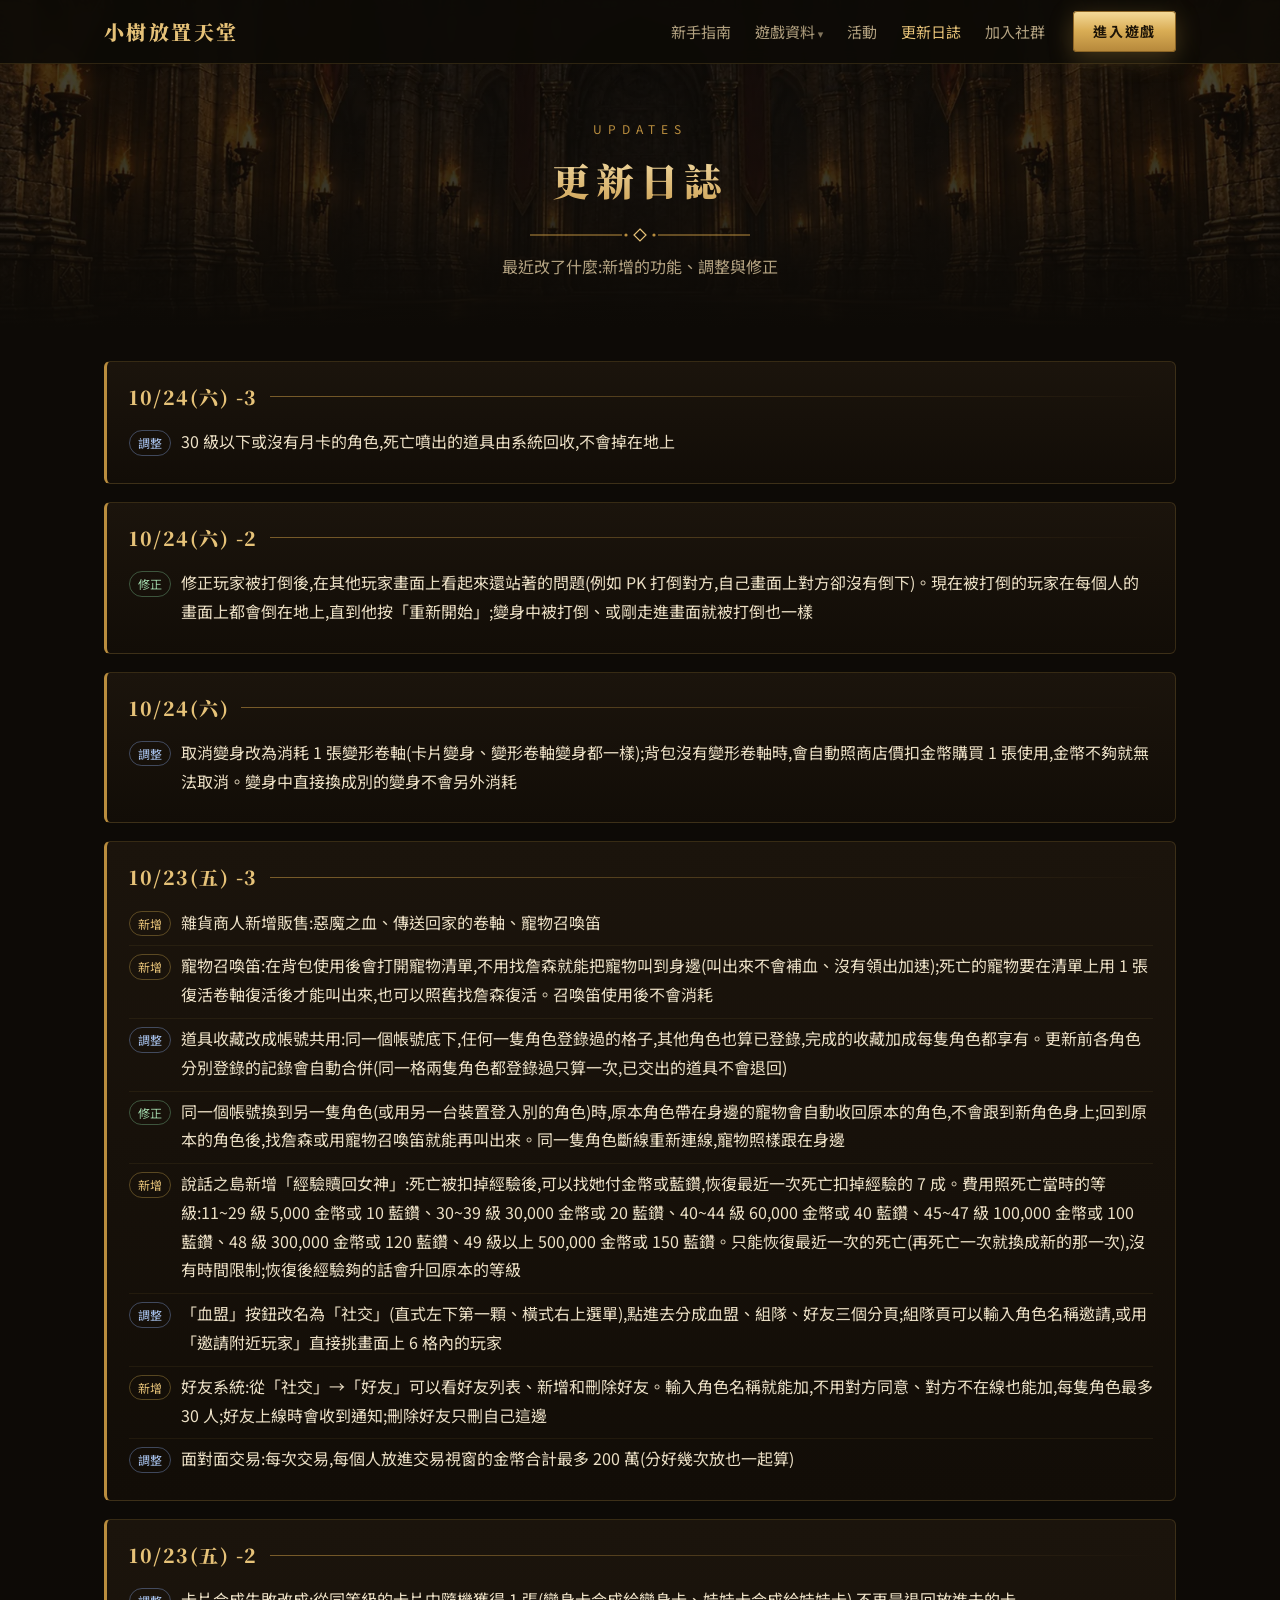
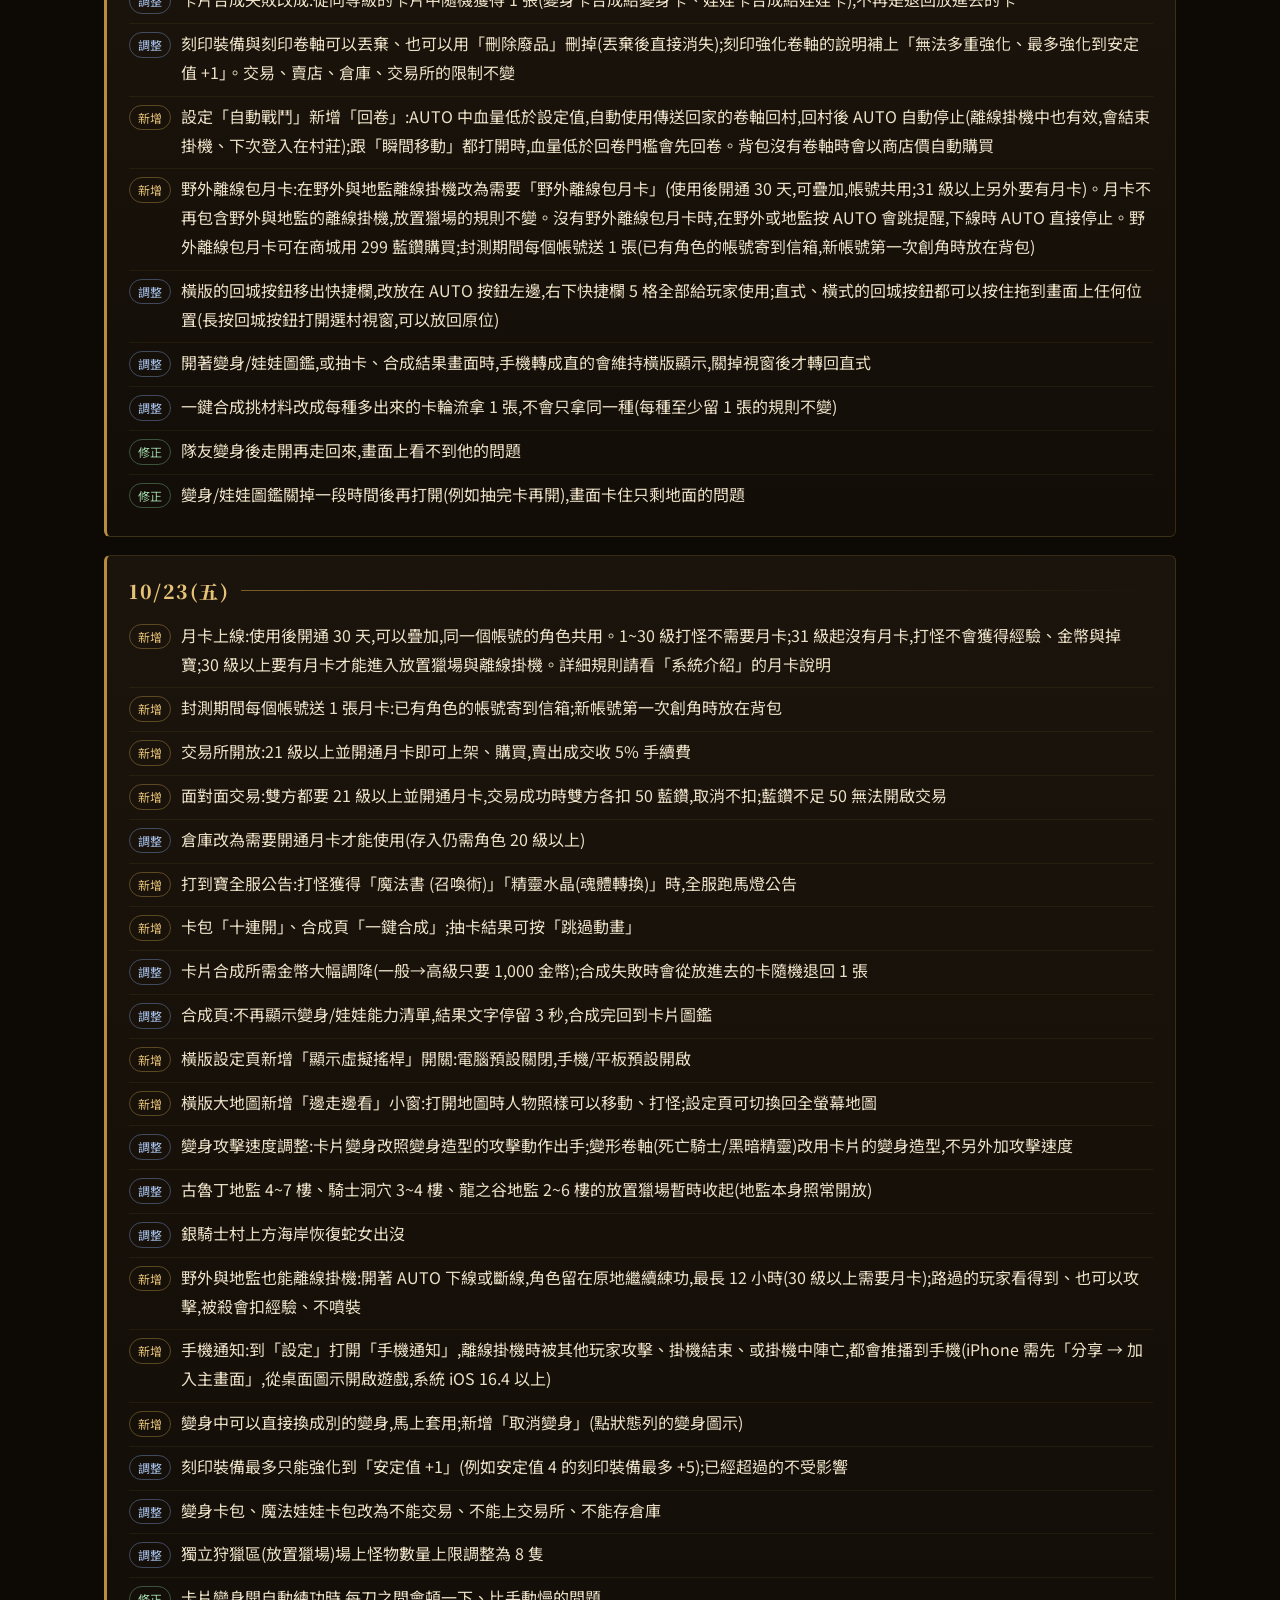
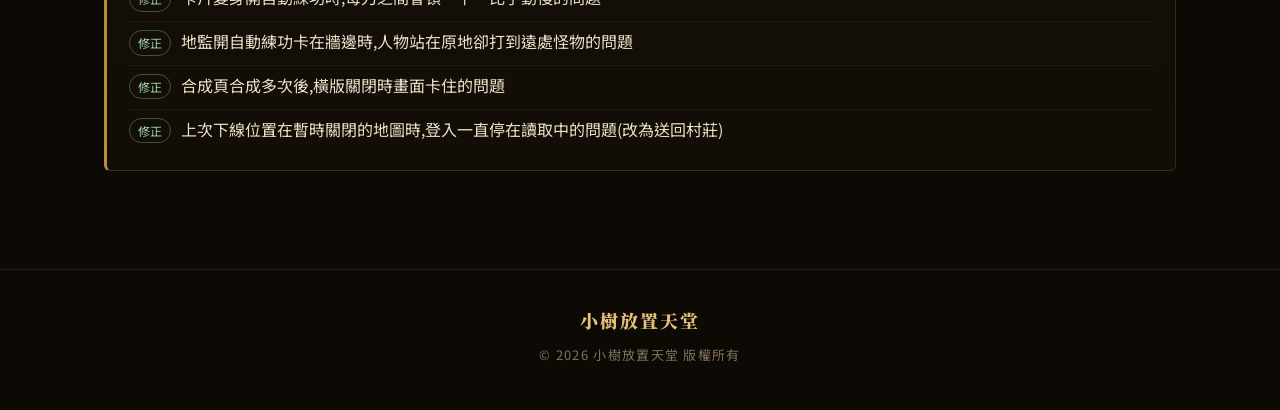
==== commit 04a7f73d: "更新日誌暫列「10/24(六) -3」:30 級以下或沒有月卡,死亡噴出的道具由系統回收(遊戲 dd3f6f6 未發布,先不 push;上線日不是 10/24 就改日期) Co-Authored-By" ====
--- a/changelog.html
+++ b/changelog.html
@@ -28,7 +28,7 @@
 </header>
 <main class="data-sec">
   <div class="wrap">
-    <div class=""><div class="doc"><div class="log-day"><h2>10/24(六) -2</h2><ul><li><span class="lt fix">修正</span><span>修正玩家被打倒後,在其他玩家畫面上看起來還站著的問題(例如 PK 打倒對方,自己畫面上對方卻沒有倒下)。現在被打倒的玩家在每個人的畫面上都會倒在地上,直到他按「重新開始」;變身中被打倒、或剛走進畫面就被打倒也一樣</span></li></ul></div><div class="log-day"><h2>10/24(六)</h2><ul><li><span class="lt adj">調整</span><span>取消變身改為消耗 1 張變形卷軸(卡片變身、變形卷軸變身都一樣);背包沒有變形卷軸時,會自動照商店價扣金幣購買 1 張使用,金幣不夠就無法取消。變身中直接換成別的變身不會另外消耗</span></li></ul></div><div class="log-day"><h2>10/23(五) -3</h2><ul><li><span class="lt">新增</span><span>雜貨商人新增販售:惡魔之血、傳送回家的卷軸、寵物召喚笛</span></li><li><span class="lt">新增</span><span>寵物召喚笛:在背包使用後會打開寵物清單,不用找詹森就能把寵物叫到身邊(叫出來不會補血、沒有領出加速);死亡的寵物要在清單上用 1 張復活卷軸復活後才能叫出來,也可以照舊找詹森復活。召喚笛使用後不會消耗</span></li><li><span class="lt adj">調整</span><span>道具收藏改成帳號共用:同一個帳號底下,任何一隻角色登錄過的格子,其他角色也算已登錄,完成的收藏加成每隻角色都享有。更新前各角色分別登錄的記錄會自動合併(同一格兩隻角色都登錄過只算一次,已交出的道具不會退回)</span></li><li><span class="lt fix">修正</span><span>同一個帳號換到另一隻角色(或用另一台裝置登入別的角色)時,原本角色帶在身邊的寵物會自動收回原本的角色,不會跟到新角色身上;回到原本的角色後,找詹森或用寵物召喚笛就能再叫出來。同一隻角色斷線重新連線,寵物照樣跟在身邊</span></li><li><span class="lt">新增</span><span>說話之島新增「經驗贖回女神」:死亡被扣掉經驗後,可以找她付金幣或藍鑽,恢復最近一次死亡扣掉經驗的 7 成。費用照死亡當時的等級:11~29 級 5,000 金幣或 10 藍鑽、30~39 級 30,000 金幣或 20 藍鑽、40~44 級 60,000 金幣或 40 藍鑽、45~47 級 100,000 金幣或 100 藍鑽、48 級 300,000 金幣或 120 藍鑽、49 級以上 500,000 金幣或 150 藍鑽。只能恢復最近一次的死亡(再死亡一次就換成新的那一次),沒有時間限制;恢復後經驗夠的話會升回原本的等級</span></li><li><span class="lt adj">調整</span><span>「血盟」按鈕改名為「社交」(直式左下第一顆、橫式右上選單),點進去分成血盟、組隊、好友三個分頁;組隊頁可以輸入角色名稱邀請,或用「邀請附近玩家」直接挑畫面上 6 格內的玩家</span></li><li><span class="lt">新增</span><span>好友系統:從「社交」→「好友」可以看好友列表、新增和刪除好友。輸入角色名稱就能加,不用對方同意、對方不在線也能加,每隻角色最多 30 人;好友上線時會收到通知;刪除好友只刪自己這邊</span></li><li><span class="lt adj">調整</span><span>面對面交易:每次交易,每個人放進交易視窗的金幣合計最多 200 萬(分好幾次放也一起算)</span></li></ul></div><div class="log-day"><h2>10/23(五) -2</h2><ul><li><span class="lt adj">調整</span><span>卡片合成失敗改成:從同等級的卡片中隨機獲得 1 張(變身卡合成給變身卡、娃娃卡合成給娃娃卡),不再是退回放進去的卡</span></li><li><span class="lt adj">調整</span><span>刻印裝備與刻印卷軸可以丟棄、也可以用「刪除廢品」刪掉(丟棄後直接消失);刻印強化卷軸的說明補上「無法多重強化、最多強化到安定值 +1」。交易、賣店、倉庫、交易所的限制不變</span></li><li><span class="lt">新增</span><span>設定「自動戰鬥」新增「回卷」:AUTO 中血量低於設定值,自動使用傳送回家的卷軸回村,回村後 AUTO 自動停止(離線掛機中也有效,會結束掛機、下次登入在村莊);跟「瞬間移動」都打開時,血量低於回卷門檻會先回卷。背包沒有卷軸時會以商店價自動購買</span></li><li><span class="lt">新增</span><span>野外離線包月卡:在野外與地監離線掛機改為需要「野外離線包月卡」(使用後開通 30 天,可疊加,帳號共用;31 級以上另外要有月卡)。月卡不再包含野外與地監的離線掛機,放置獵場的規則不變。沒有野外離線包月卡時,在野外或地監按 AUTO 會跳提醒,下線時 AUTO 直接停止。野外離線包月卡可在商城用 299 藍鑽購買;封測期間每個帳號送 1 張(已有角色的帳號寄到信箱,新帳號第一次創角時放在背包)</span></li><li><span class="lt adj">調整</span><span>橫版的回城按鈕移出快捷欄,改放在 AUTO 按鈕左邊,右下快捷欄 5 格全部給玩家使用;直式、橫式的回城按鈕都可以按住拖到畫面上任何位置(長按回城按鈕打開選村視窗,可以放回原位)</span></li><li><span class="lt adj">調整</span><span>開著變身/娃娃圖鑑,或抽卡、合成結果畫面時,手機轉成直的會維持橫版顯示,關掉視窗後才轉回直式</span></li><li><span class="lt adj">調整</span><span>一鍵合成挑材料改成每種多出來的卡輪流拿 1 張,不會只拿同一種(每種至少留 1 張的規則不變)</span></li><li><span class="lt fix">修正</span><span>隊友變身後走開再走回來,畫面上看不到他的問題</span></li><li><span class="lt fix">修正</span><span>變身/娃娃圖鑑關掉一段時間後再打開(例如抽完卡再開),畫面卡住只剩地面的問題</span></li></ul></div><div class="log-day"><h2>10/23(五)</h2><ul><li><span class="lt">新增</span><span>月卡上線:使用後開通 30 天,可以疊加,同一個帳號的角色共用。1~30 級打怪不需要月卡;31 級起沒有月卡,打怪不會獲得經驗、金幣與掉寶;30 級以上要有月卡才能進入放置獵場與離線掛機。詳細規則請看「系統介紹」的月卡說明</span></li><li><span class="lt">新增</span><span>封測期間每個帳號送 1 張月卡:已有角色的帳號寄到信箱;新帳號第一次創角時放在背包</span></li><li><span class="lt">新增</span><span>交易所開放:21 級以上並開通月卡即可上架、購買,賣出成交收 5% 手續費</span></li><li><span class="lt">新增</span><span>面對面交易:雙方都要 21 級以上並開通月卡,交易成功時雙方各扣 50 藍鑽,取消不扣;藍鑽不足 50 無法開啟交易</span></li><li><span class="lt adj">調整</span><span>倉庫改為需要開通月卡才能使用(存入仍需角色 20 級以上)</span></li><li><span class="lt">新增</span><span>打到寶全服公告:打怪獲得「魔法書 (召喚術)」「精靈水晶(魂體轉換)」時,全服跑馬燈公告</span></li><li><span class="lt">新增</span><span>卡包「十連開」、合成頁「一鍵合成」;抽卡結果可按「跳過動畫」</span></li><li><span class="lt adj">調整</span><span>卡片合成所需金幣大幅調降(一般→高級只要 1,000 金幣);合成失敗時會從放進去的卡隨機退回 1 張</span></li><li><span class="lt adj">調整</span><span>合成頁:不再顯示變身/娃娃能力清單,結果文字停留 3 秒,合成完回到卡片圖鑑</span></li><li><span class="lt">新增</span><span>橫版設定頁新增「顯示虛擬搖桿」開關:電腦預設關閉,手機/平板預設開啟</span></li><li><span class="lt">新增</span><span>橫版大地圖新增「邊走邊看」小窗:打開地圖時人物照樣可以移動、打怪;設定頁可切換回全螢幕地圖</span></li><li><span class="lt adj">調整</span><span>變身攻擊速度調整:卡片變身改照變身造型的攻擊動作出手;變形卷軸(死亡騎士/黑暗精靈)改用卡片的變身造型,不另外加攻擊速度</span></li><li><span class="lt adj">調整</span><span>古魯丁地監 4~7 樓、騎士洞穴 3~4 樓、龍之谷地監 2~6 樓的放置獵場暫時收起(地監本身照常開放)</span></li><li><span class="lt adj">調整</span><span>銀騎士村上方海岸恢復蛇女出沒</span></li><li><span class="lt">新增</span><span>野外與地監也能離線掛機:開著 AUTO 下線或斷線,角色留在原地繼續練功,最長 12 小時(30 級以上需要月卡);路過的玩家看得到、也可以攻擊,被殺會扣經驗、不噴裝</span></li><li><span class="lt">新增</span><span>手機通知:到「設定」打開「手機通知」,離線掛機時被其他玩家攻擊、掛機結束、或掛機中陣亡,都會推播到手機(iPhone 需先「分享 → 加入主畫面」,從桌面圖示開啟遊戲,系統 iOS 16.4 以上)</span></li><li><span class="lt">新增</span><span>變身中可以直接換成別的變身,馬上套用;新增「取消變身」(點狀態列的變身圖示)</span></li><li><span class="lt adj">調整</span><span>刻印裝備最多只能強化到「安定值 +1」(例如安定值 4 的刻印裝備最多 +5);已經超過的不受影響</span></li><li><span class="lt adj">調整</span><span>變身卡包、魔法娃娃卡包改為不能交易、不能上交易所、不能存倉庫</span></li><li><span class="lt adj">調整</span><span>獨立狩獵區(放置獵場)場上怪物數量上限調整為 8 隻</span></li><li><span class="lt fix">修正</span><span>卡片變身開自動練功時,每刀之間會頓一下、比手動慢的問題</span></li><li><span class="lt fix">修正</span><span>地監開自動練功卡在牆邊時,人物站在原地卻打到遠處怪物的問題</span></li><li><span class="lt fix">修正</span><span>合成頁合成多次後,橫版關閉時畫面卡住的問題</span></li><li><span class="lt fix">修正</span><span>上次下線位置在暫時關閉的地圖時,登入一直停在讀取中的問題(改為送回村莊)</span></li></ul></div></div></div>
+    <div class=""><div class="doc"><div class="log-day"><h2>10/24(六) -3</h2><ul><li><span class="lt adj">調整</span><span>30 級以下或沒有月卡的角色,死亡噴出的道具由系統回收,不會掉在地上</span></li></ul></div><div class="log-day"><h2>10/24(六) -2</h2><ul><li><span class="lt fix">修正</span><span>修正玩家被打倒後,在其他玩家畫面上看起來還站著的問題(例如 PK 打倒對方,自己畫面上對方卻沒有倒下)。現在被打倒的玩家在每個人的畫面上都會倒在地上,直到他按「重新開始」;變身中被打倒、或剛走進畫面就被打倒也一樣</span></li></ul></div><div class="log-day"><h2>10/24(六)</h2><ul><li><span class="lt adj">調整</span><span>取消變身改為消耗 1 張變形卷軸(卡片變身、變形卷軸變身都一樣);背包沒有變形卷軸時,會自動照商店價扣金幣購買 1 張使用,金幣不夠就無法取消。變身中直接換成別的變身不會另外消耗</span></li></ul></div><div class="log-day"><h2>10/23(五) -3</h2><ul><li><span class="lt">新增</span><span>雜貨商人新增販售:惡魔之血、傳送回家的卷軸、寵物召喚笛</span></li><li><span class="lt">新增</span><span>寵物召喚笛:在背包使用後會打開寵物清單,不用找詹森就能把寵物叫到身邊(叫出來不會補血、沒有領出加速);死亡的寵物要在清單上用 1 張復活卷軸復活後才能叫出來,也可以照舊找詹森復活。召喚笛使用後不會消耗</span></li><li><span class="lt adj">調整</span><span>道具收藏改成帳號共用:同一個帳號底下,任何一隻角色登錄過的格子,其他角色也算已登錄,完成的收藏加成每隻角色都享有。更新前各角色分別登錄的記錄會自動合併(同一格兩隻角色都登錄過只算一次,已交出的道具不會退回)</span></li><li><span class="lt fix">修正</span><span>同一個帳號換到另一隻角色(或用另一台裝置登入別的角色)時,原本角色帶在身邊的寵物會自動收回原本的角色,不會跟到新角色身上;回到原本的角色後,找詹森或用寵物召喚笛就能再叫出來。同一隻角色斷線重新連線,寵物照樣跟在身邊</span></li><li><span class="lt">新增</span><span>說話之島新增「經驗贖回女神」:死亡被扣掉經驗後,可以找她付金幣或藍鑽,恢復最近一次死亡扣掉經驗的 7 成。費用照死亡當時的等級:11~29 級 5,000 金幣或 10 藍鑽、30~39 級 30,000 金幣或 20 藍鑽、40~44 級 60,000 金幣或 40 藍鑽、45~47 級 100,000 金幣或 100 藍鑽、48 級 300,000 金幣或 120 藍鑽、49 級以上 500,000 金幣或 150 藍鑽。只能恢復最近一次的死亡(再死亡一次就換成新的那一次),沒有時間限制;恢復後經驗夠的話會升回原本的等級</span></li><li><span class="lt adj">調整</span><span>「血盟」按鈕改名為「社交」(直式左下第一顆、橫式右上選單),點進去分成血盟、組隊、好友三個分頁;組隊頁可以輸入角色名稱邀請,或用「邀請附近玩家」直接挑畫面上 6 格內的玩家</span></li><li><span class="lt">新增</span><span>好友系統:從「社交」→「好友」可以看好友列表、新增和刪除好友。輸入角色名稱就能加,不用對方同意、對方不在線也能加,每隻角色最多 30 人;好友上線時會收到通知;刪除好友只刪自己這邊</span></li><li><span class="lt adj">調整</span><span>面對面交易:每次交易,每個人放進交易視窗的金幣合計最多 200 萬(分好幾次放也一起算)</span></li></ul></div><div class="log-day"><h2>10/23(五) -2</h2><ul><li><span class="lt adj">調整</span><span>卡片合成失敗改成:從同等級的卡片中隨機獲得 1 張(變身卡合成給變身卡、娃娃卡合成給娃娃卡),不再是退回放進去的卡</span></li><li><span class="lt adj">調整</span><span>刻印裝備與刻印卷軸可以丟棄、也可以用「刪除廢品」刪掉(丟棄後直接消失);刻印強化卷軸的說明補上「無法多重強化、最多強化到安定值 +1」。交易、賣店、倉庫、交易所的限制不變</span></li><li><span class="lt">新增</span><span>設定「自動戰鬥」新增「回卷」:AUTO 中血量低於設定值,自動使用傳送回家的卷軸回村,回村後 AUTO 自動停止(離線掛機中也有效,會結束掛機、下次登入在村莊);跟「瞬間移動」都打開時,血量低於回卷門檻會先回卷。背包沒有卷軸時會以商店價自動購買</span></li><li><span class="lt">新增</span><span>野外離線包月卡:在野外與地監離線掛機改為需要「野外離線包月卡」(使用後開通 30 天,可疊加,帳號共用;31 級以上另外要有月卡)。月卡不再包含野外與地監的離線掛機,放置獵場的規則不變。沒有野外離線包月卡時,在野外或地監按 AUTO 會跳提醒,下線時 AUTO 直接停止。野外離線包月卡可在商城用 299 藍鑽購買;封測期間每個帳號送 1 張(已有角色的帳號寄到信箱,新帳號第一次創角時放在背包)</span></li><li><span class="lt adj">調整</span><span>橫版的回城按鈕移出快捷欄,改放在 AUTO 按鈕左邊,右下快捷欄 5 格全部給玩家使用;直式、橫式的回城按鈕都可以按住拖到畫面上任何位置(長按回城按鈕打開選村視窗,可以放回原位)</span></li><li><span class="lt adj">調整</span><span>開著變身/娃娃圖鑑,或抽卡、合成結果畫面時,手機轉成直的會維持橫版顯示,關掉視窗後才轉回直式</span></li><li><span class="lt adj">調整</span><span>一鍵合成挑材料改成每種多出來的卡輪流拿 1 張,不會只拿同一種(每種至少留 1 張的規則不變)</span></li><li><span class="lt fix">修正</span><span>隊友變身後走開再走回來,畫面上看不到他的問題</span></li><li><span class="lt fix">修正</span><span>變身/娃娃圖鑑關掉一段時間後再打開(例如抽完卡再開),畫面卡住只剩地面的問題</span></li></ul></div><div class="log-day"><h2>10/23(五)</h2><ul><li><span class="lt">新增</span><span>月卡上線:使用後開通 30 天,可以疊加,同一個帳號的角色共用。1~30 級打怪不需要月卡;31 級起沒有月卡,打怪不會獲得經驗、金幣與掉寶;30 級以上要有月卡才能進入放置獵場與離線掛機。詳細規則請看「系統介紹」的月卡說明</span></li><li><span class="lt">新增</span><span>封測期間每個帳號送 1 張月卡:已有角色的帳號寄到信箱;新帳號第一次創角時放在背包</span></li><li><span class="lt">新增</span><span>交易所開放:21 級以上並開通月卡即可上架、購買,賣出成交收 5% 手續費</span></li><li><span class="lt">新增</span><span>面對面交易:雙方都要 21 級以上並開通月卡,交易成功時雙方各扣 50 藍鑽,取消不扣;藍鑽不足 50 無法開啟交易</span></li><li><span class="lt adj">調整</span><span>倉庫改為需要開通月卡才能使用(存入仍需角色 20 級以上)</span></li><li><span class="lt">新增</span><span>打到寶全服公告:打怪獲得「魔法書 (召喚術)」「精靈水晶(魂體轉換)」時,全服跑馬燈公告</span></li><li><span class="lt">新增</span><span>卡包「十連開」、合成頁「一鍵合成」;抽卡結果可按「跳過動畫」</span></li><li><span class="lt adj">調整</span><span>卡片合成所需金幣大幅調降(一般→高級只要 1,000 金幣);合成失敗時會從放進去的卡隨機退回 1 張</span></li><li><span class="lt adj">調整</span><span>合成頁:不再顯示變身/娃娃能力清單,結果文字停留 3 秒,合成完回到卡片圖鑑</span></li><li><span class="lt">新增</span><span>橫版設定頁新增「顯示虛擬搖桿」開關:電腦預設關閉,手機/平板預設開啟</span></li><li><span class="lt">新增</span><span>橫版大地圖新增「邊走邊看」小窗:打開地圖時人物照樣可以移動、打怪;設定頁可切換回全螢幕地圖</span></li><li><span class="lt adj">調整</span><span>變身攻擊速度調整:卡片變身改照變身造型的攻擊動作出手;變形卷軸(死亡騎士/黑暗精靈)改用卡片的變身造型,不另外加攻擊速度</span></li><li><span class="lt adj">調整</span><span>古魯丁地監 4~7 樓、騎士洞穴 3~4 樓、龍之谷地監 2~6 樓的放置獵場暫時收起(地監本身照常開放)</span></li><li><span class="lt adj">調整</span><span>銀騎士村上方海岸恢復蛇女出沒</span></li><li><span class="lt">新增</span><span>野外與地監也能離線掛機:開著 AUTO 下線或斷線,角色留在原地繼續練功,最長 12 小時(30 級以上需要月卡);路過的玩家看得到、也可以攻擊,被殺會扣經驗、不噴裝</span></li><li><span class="lt">新增</span><span>手機通知:到「設定」打開「手機通知」,離線掛機時被其他玩家攻擊、掛機結束、或掛機中陣亡,都會推播到手機(iPhone 需先「分享 → 加入主畫面」,從桌面圖示開啟遊戲,系統 iOS 16.4 以上)</span></li><li><span class="lt">新增</span><span>變身中可以直接換成別的變身,馬上套用;新增「取消變身」(點狀態列的變身圖示)</span></li><li><span class="lt adj">調整</span><span>刻印裝備最多只能強化到「安定值 +1」(例如安定值 4 的刻印裝備最多 +5);已經超過的不受影響</span></li><li><span class="lt adj">調整</span><span>變身卡包、魔法娃娃卡包改為不能交易、不能上交易所、不能存倉庫</span></li><li><span class="lt adj">調整</span><span>獨立狩獵區(放置獵場)場上怪物數量上限調整為 8 隻</span></li><li><span class="lt fix">修正</span><span>卡片變身開自動練功時,每刀之間會頓一下、比手動慢的問題</span></li><li><span class="lt fix">修正</span><span>地監開自動練功卡在牆邊時,人物站在原地卻打到遠處怪物的問題</span></li><li><span class="lt fix">修正</span><span>合成頁合成多次後,橫版關閉時畫面卡住的問題</span></li><li><span class="lt fix">修正</span><span>上次下線位置在暫時關閉的地圖時,登入一直停在讀取中的問題(改為送回村莊)</span></li></ul></div></div></div>
   </div>
 </main>
 <footer>
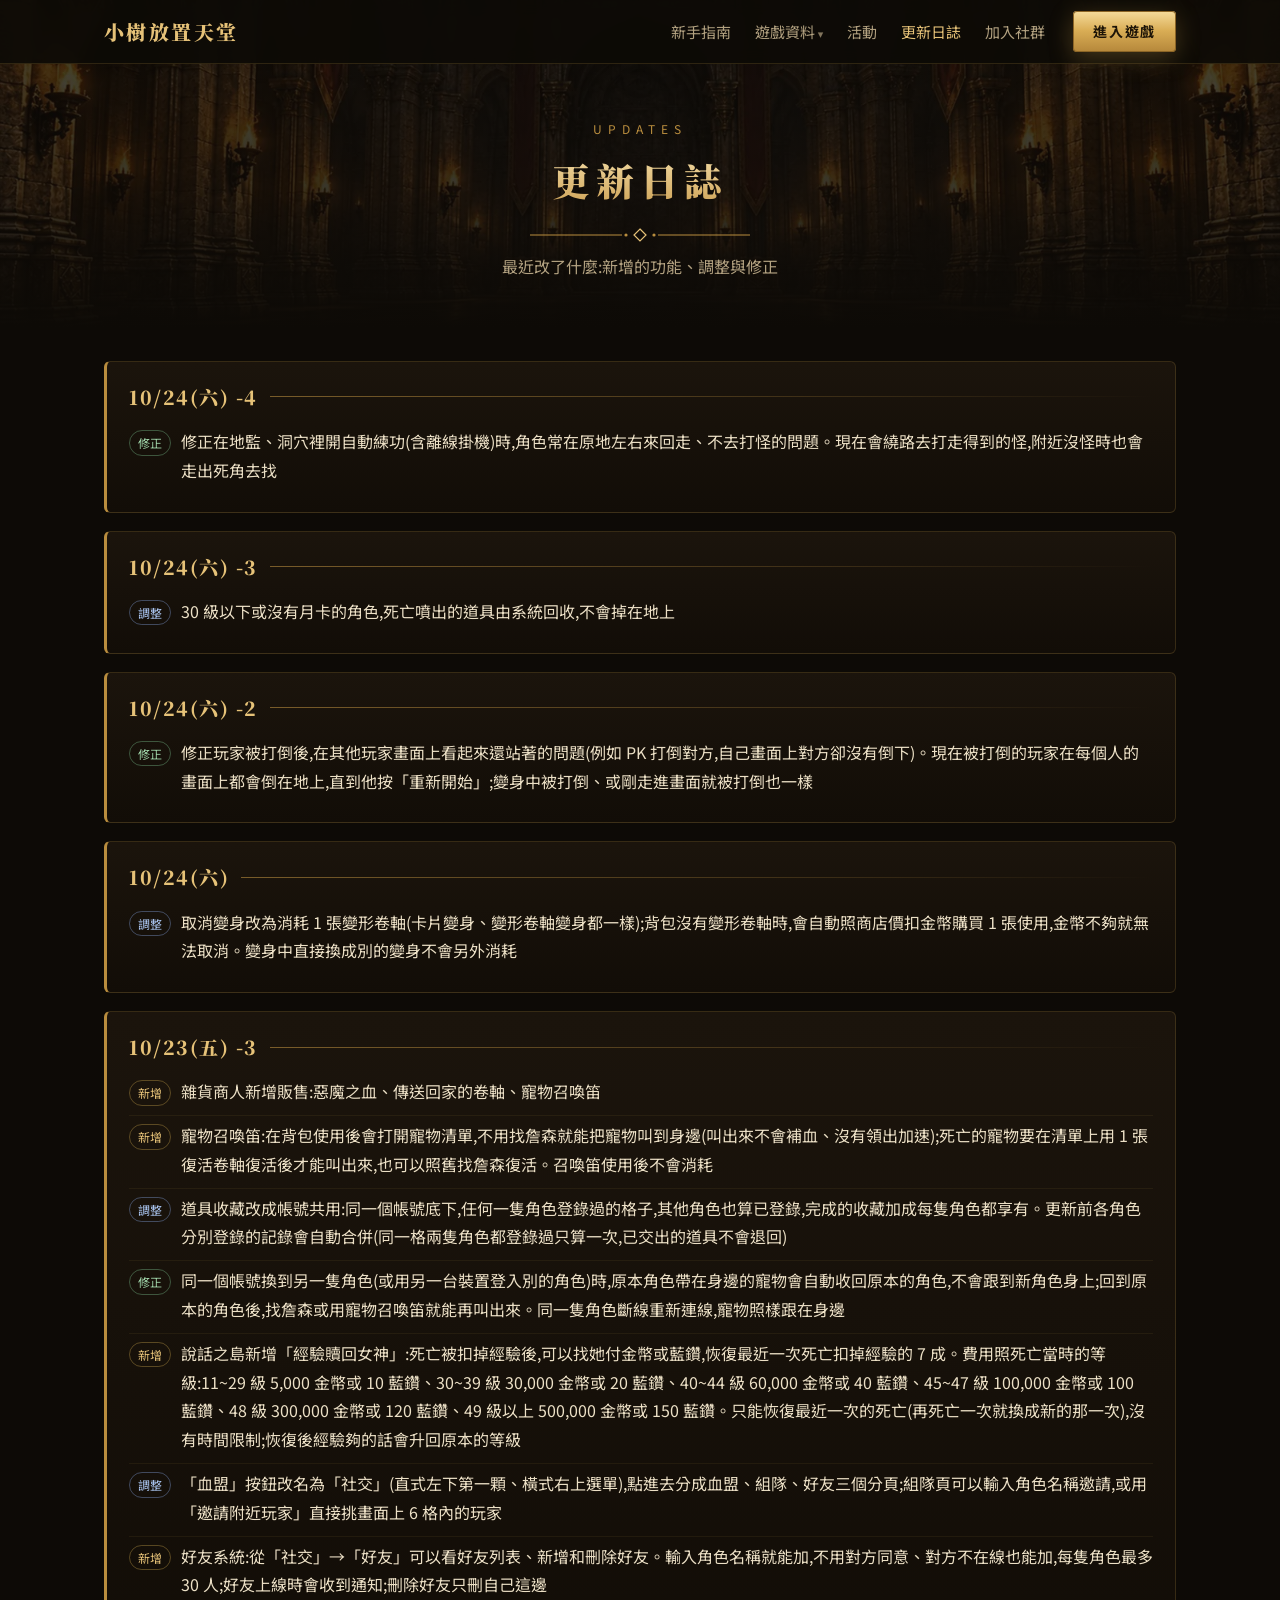
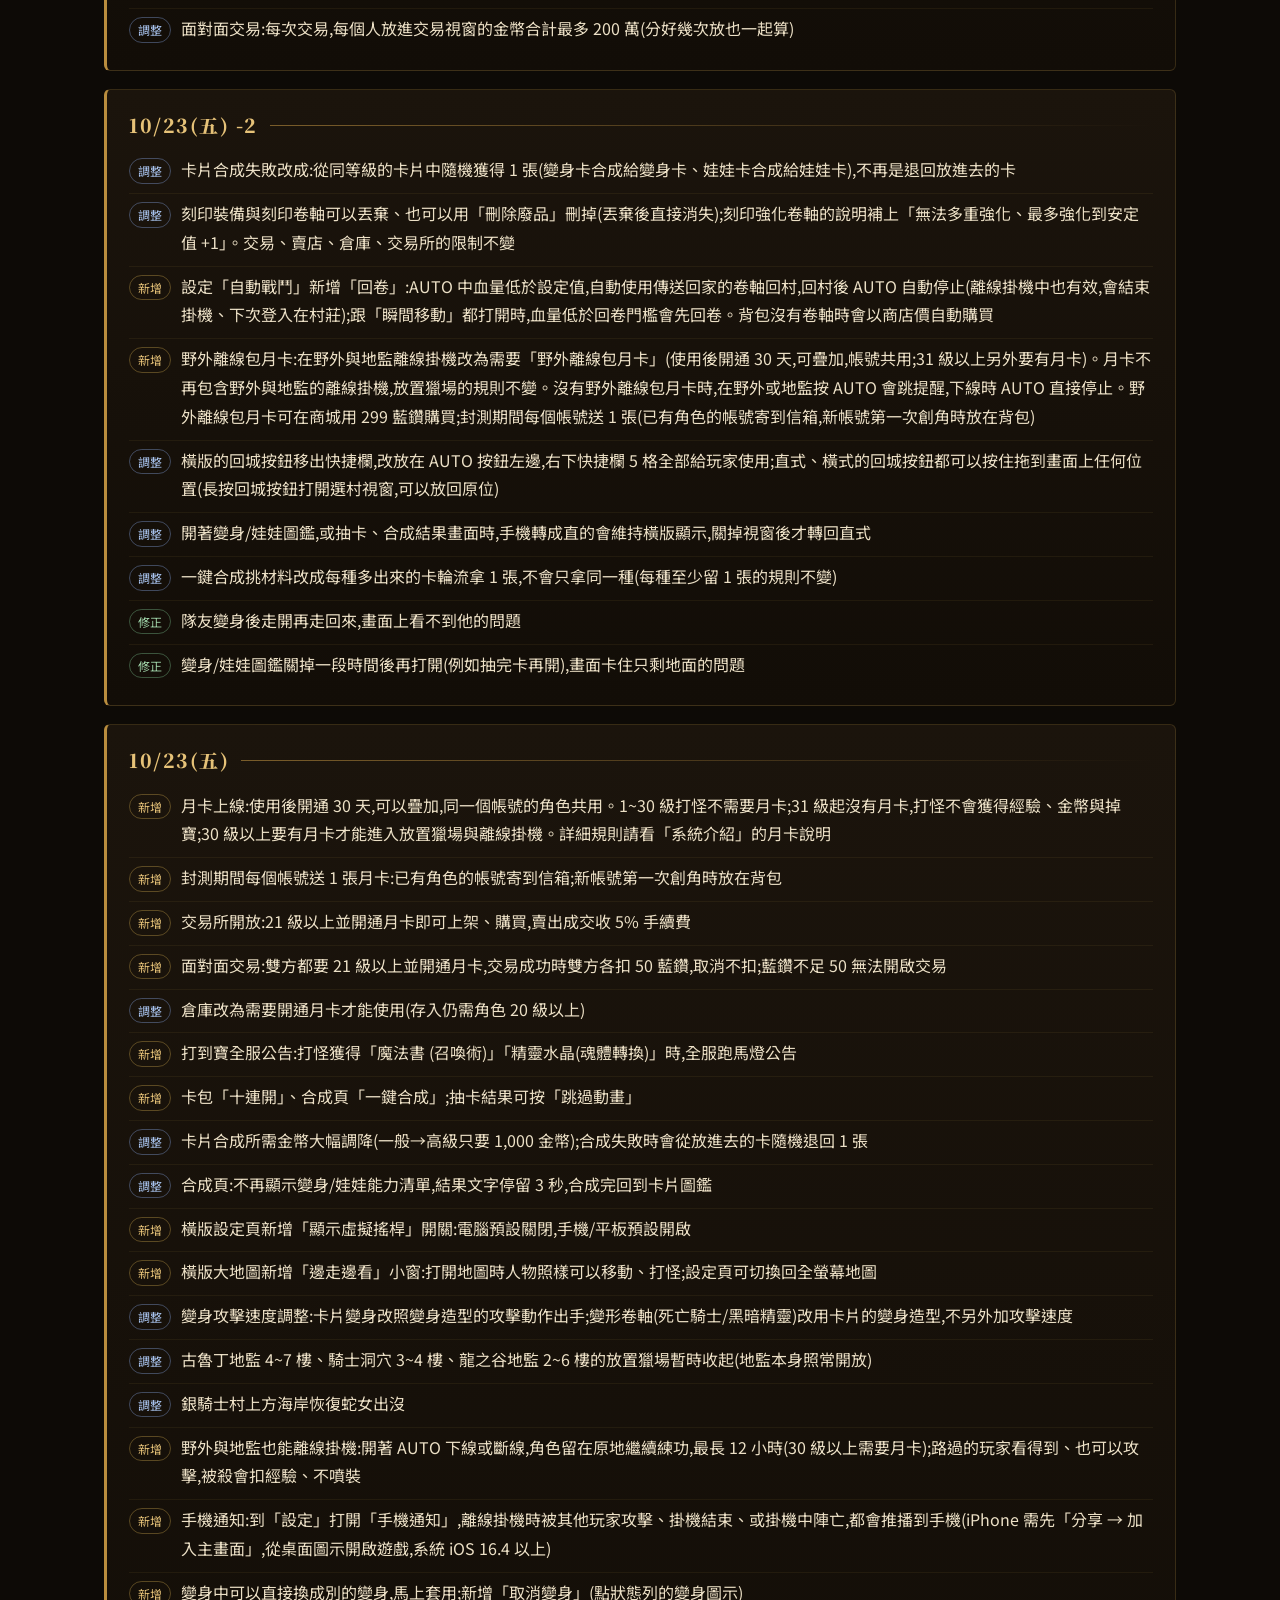
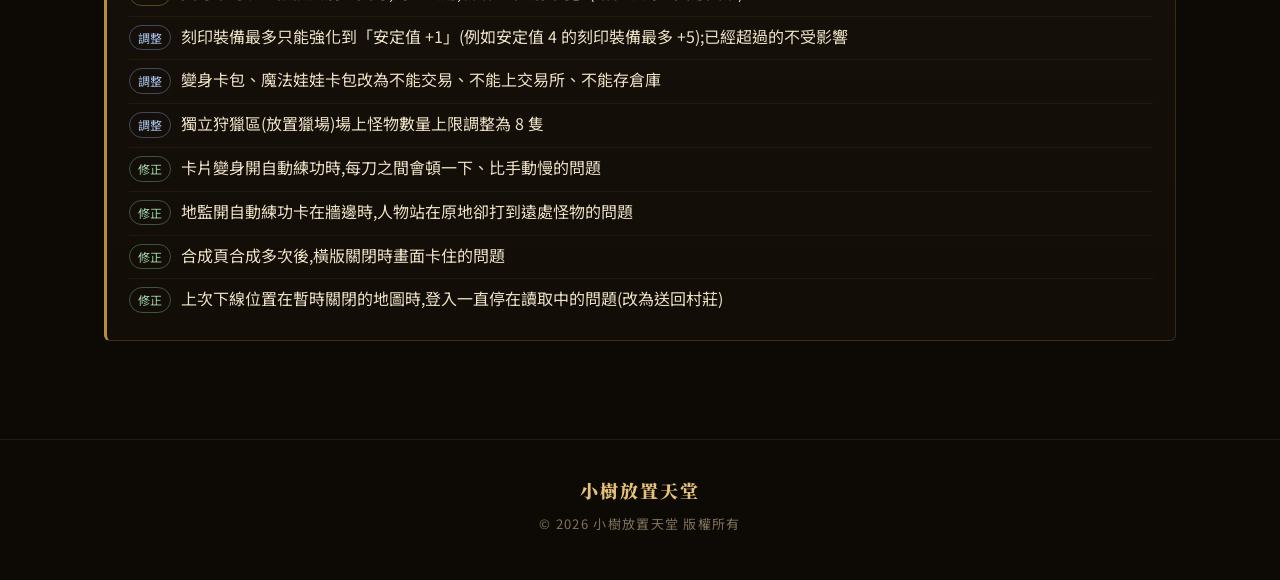
==== commit 59116198: "更新日誌「10/24(六) -4」:修正地監/洞穴自動練功原地左右來回走(遊戲 eb93f25) Co-Authored-By: Claude Opus 5.5 <noreply@anthropic." ====
--- a/changelog.html
+++ b/changelog.html
@@ -28,7 +28,7 @@
 </header>
 <main class="data-sec">
   <div class="wrap">
-    <div class=""><div class="doc"><div class="log-day"><h2>10/24(六) -3</h2><ul><li><span class="lt adj">調整</span><span>30 級以下或沒有月卡的角色,死亡噴出的道具由系統回收,不會掉在地上</span></li></ul></div><div class="log-day"><h2>10/24(六) -2</h2><ul><li><span class="lt fix">修正</span><span>修正玩家被打倒後,在其他玩家畫面上看起來還站著的問題(例如 PK 打倒對方,自己畫面上對方卻沒有倒下)。現在被打倒的玩家在每個人的畫面上都會倒在地上,直到他按「重新開始」;變身中被打倒、或剛走進畫面就被打倒也一樣</span></li></ul></div><div class="log-day"><h2>10/24(六)</h2><ul><li><span class="lt adj">調整</span><span>取消變身改為消耗 1 張變形卷軸(卡片變身、變形卷軸變身都一樣);背包沒有變形卷軸時,會自動照商店價扣金幣購買 1 張使用,金幣不夠就無法取消。變身中直接換成別的變身不會另外消耗</span></li></ul></div><div class="log-day"><h2>10/23(五) -3</h2><ul><li><span class="lt">新增</span><span>雜貨商人新增販售:惡魔之血、傳送回家的卷軸、寵物召喚笛</span></li><li><span class="lt">新增</span><span>寵物召喚笛:在背包使用後會打開寵物清單,不用找詹森就能把寵物叫到身邊(叫出來不會補血、沒有領出加速);死亡的寵物要在清單上用 1 張復活卷軸復活後才能叫出來,也可以照舊找詹森復活。召喚笛使用後不會消耗</span></li><li><span class="lt adj">調整</span><span>道具收藏改成帳號共用:同一個帳號底下,任何一隻角色登錄過的格子,其他角色也算已登錄,完成的收藏加成每隻角色都享有。更新前各角色分別登錄的記錄會自動合併(同一格兩隻角色都登錄過只算一次,已交出的道具不會退回)</span></li><li><span class="lt fix">修正</span><span>同一個帳號換到另一隻角色(或用另一台裝置登入別的角色)時,原本角色帶在身邊的寵物會自動收回原本的角色,不會跟到新角色身上;回到原本的角色後,找詹森或用寵物召喚笛就能再叫出來。同一隻角色斷線重新連線,寵物照樣跟在身邊</span></li><li><span class="lt">新增</span><span>說話之島新增「經驗贖回女神」:死亡被扣掉經驗後,可以找她付金幣或藍鑽,恢復最近一次死亡扣掉經驗的 7 成。費用照死亡當時的等級:11~29 級 5,000 金幣或 10 藍鑽、30~39 級 30,000 金幣或 20 藍鑽、40~44 級 60,000 金幣或 40 藍鑽、45~47 級 100,000 金幣或 100 藍鑽、48 級 300,000 金幣或 120 藍鑽、49 級以上 500,000 金幣或 150 藍鑽。只能恢復最近一次的死亡(再死亡一次就換成新的那一次),沒有時間限制;恢復後經驗夠的話會升回原本的等級</span></li><li><span class="lt adj">調整</span><span>「血盟」按鈕改名為「社交」(直式左下第一顆、橫式右上選單),點進去分成血盟、組隊、好友三個分頁;組隊頁可以輸入角色名稱邀請,或用「邀請附近玩家」直接挑畫面上 6 格內的玩家</span></li><li><span class="lt">新增</span><span>好友系統:從「社交」→「好友」可以看好友列表、新增和刪除好友。輸入角色名稱就能加,不用對方同意、對方不在線也能加,每隻角色最多 30 人;好友上線時會收到通知;刪除好友只刪自己這邊</span></li><li><span class="lt adj">調整</span><span>面對面交易:每次交易,每個人放進交易視窗的金幣合計最多 200 萬(分好幾次放也一起算)</span></li></ul></div><div class="log-day"><h2>10/23(五) -2</h2><ul><li><span class="lt adj">調整</span><span>卡片合成失敗改成:從同等級的卡片中隨機獲得 1 張(變身卡合成給變身卡、娃娃卡合成給娃娃卡),不再是退回放進去的卡</span></li><li><span class="lt adj">調整</span><span>刻印裝備與刻印卷軸可以丟棄、也可以用「刪除廢品」刪掉(丟棄後直接消失);刻印強化卷軸的說明補上「無法多重強化、最多強化到安定值 +1」。交易、賣店、倉庫、交易所的限制不變</span></li><li><span class="lt">新增</span><span>設定「自動戰鬥」新增「回卷」:AUTO 中血量低於設定值,自動使用傳送回家的卷軸回村,回村後 AUTO 自動停止(離線掛機中也有效,會結束掛機、下次登入在村莊);跟「瞬間移動」都打開時,血量低於回卷門檻會先回卷。背包沒有卷軸時會以商店價自動購買</span></li><li><span class="lt">新增</span><span>野外離線包月卡:在野外與地監離線掛機改為需要「野外離線包月卡」(使用後開通 30 天,可疊加,帳號共用;31 級以上另外要有月卡)。月卡不再包含野外與地監的離線掛機,放置獵場的規則不變。沒有野外離線包月卡時,在野外或地監按 AUTO 會跳提醒,下線時 AUTO 直接停止。野外離線包月卡可在商城用 299 藍鑽購買;封測期間每個帳號送 1 張(已有角色的帳號寄到信箱,新帳號第一次創角時放在背包)</span></li><li><span class="lt adj">調整</span><span>橫版的回城按鈕移出快捷欄,改放在 AUTO 按鈕左邊,右下快捷欄 5 格全部給玩家使用;直式、橫式的回城按鈕都可以按住拖到畫面上任何位置(長按回城按鈕打開選村視窗,可以放回原位)</span></li><li><span class="lt adj">調整</span><span>開著變身/娃娃圖鑑,或抽卡、合成結果畫面時,手機轉成直的會維持橫版顯示,關掉視窗後才轉回直式</span></li><li><span class="lt adj">調整</span><span>一鍵合成挑材料改成每種多出來的卡輪流拿 1 張,不會只拿同一種(每種至少留 1 張的規則不變)</span></li><li><span class="lt fix">修正</span><span>隊友變身後走開再走回來,畫面上看不到他的問題</span></li><li><span class="lt fix">修正</span><span>變身/娃娃圖鑑關掉一段時間後再打開(例如抽完卡再開),畫面卡住只剩地面的問題</span></li></ul></div><div class="log-day"><h2>10/23(五)</h2><ul><li><span class="lt">新增</span><span>月卡上線:使用後開通 30 天,可以疊加,同一個帳號的角色共用。1~30 級打怪不需要月卡;31 級起沒有月卡,打怪不會獲得經驗、金幣與掉寶;30 級以上要有月卡才能進入放置獵場與離線掛機。詳細規則請看「系統介紹」的月卡說明</span></li><li><span class="lt">新增</span><span>封測期間每個帳號送 1 張月卡:已有角色的帳號寄到信箱;新帳號第一次創角時放在背包</span></li><li><span class="lt">新增</span><span>交易所開放:21 級以上並開通月卡即可上架、購買,賣出成交收 5% 手續費</span></li><li><span class="lt">新增</span><span>面對面交易:雙方都要 21 級以上並開通月卡,交易成功時雙方各扣 50 藍鑽,取消不扣;藍鑽不足 50 無法開啟交易</span></li><li><span class="lt adj">調整</span><span>倉庫改為需要開通月卡才能使用(存入仍需角色 20 級以上)</span></li><li><span class="lt">新增</span><span>打到寶全服公告:打怪獲得「魔法書 (召喚術)」「精靈水晶(魂體轉換)」時,全服跑馬燈公告</span></li><li><span class="lt">新增</span><span>卡包「十連開」、合成頁「一鍵合成」;抽卡結果可按「跳過動畫」</span></li><li><span class="lt adj">調整</span><span>卡片合成所需金幣大幅調降(一般→高級只要 1,000 金幣);合成失敗時會從放進去的卡隨機退回 1 張</span></li><li><span class="lt adj">調整</span><span>合成頁:不再顯示變身/娃娃能力清單,結果文字停留 3 秒,合成完回到卡片圖鑑</span></li><li><span class="lt">新增</span><span>橫版設定頁新增「顯示虛擬搖桿」開關:電腦預設關閉,手機/平板預設開啟</span></li><li><span class="lt">新增</span><span>橫版大地圖新增「邊走邊看」小窗:打開地圖時人物照樣可以移動、打怪;設定頁可切換回全螢幕地圖</span></li><li><span class="lt adj">調整</span><span>變身攻擊速度調整:卡片變身改照變身造型的攻擊動作出手;變形卷軸(死亡騎士/黑暗精靈)改用卡片的變身造型,不另外加攻擊速度</span></li><li><span class="lt adj">調整</span><span>古魯丁地監 4~7 樓、騎士洞穴 3~4 樓、龍之谷地監 2~6 樓的放置獵場暫時收起(地監本身照常開放)</span></li><li><span class="lt adj">調整</span><span>銀騎士村上方海岸恢復蛇女出沒</span></li><li><span class="lt">新增</span><span>野外與地監也能離線掛機:開著 AUTO 下線或斷線,角色留在原地繼續練功,最長 12 小時(30 級以上需要月卡);路過的玩家看得到、也可以攻擊,被殺會扣經驗、不噴裝</span></li><li><span class="lt">新增</span><span>手機通知:到「設定」打開「手機通知」,離線掛機時被其他玩家攻擊、掛機結束、或掛機中陣亡,都會推播到手機(iPhone 需先「分享 → 加入主畫面」,從桌面圖示開啟遊戲,系統 iOS 16.4 以上)</span></li><li><span class="lt">新增</span><span>變身中可以直接換成別的變身,馬上套用;新增「取消變身」(點狀態列的變身圖示)</span></li><li><span class="lt adj">調整</span><span>刻印裝備最多只能強化到「安定值 +1」(例如安定值 4 的刻印裝備最多 +5);已經超過的不受影響</span></li><li><span class="lt adj">調整</span><span>變身卡包、魔法娃娃卡包改為不能交易、不能上交易所、不能存倉庫</span></li><li><span class="lt adj">調整</span><span>獨立狩獵區(放置獵場)場上怪物數量上限調整為 8 隻</span></li><li><span class="lt fix">修正</span><span>卡片變身開自動練功時,每刀之間會頓一下、比手動慢的問題</span></li><li><span class="lt fix">修正</span><span>地監開自動練功卡在牆邊時,人物站在原地卻打到遠處怪物的問題</span></li><li><span class="lt fix">修正</span><span>合成頁合成多次後,橫版關閉時畫面卡住的問題</span></li><li><span class="lt fix">修正</span><span>上次下線位置在暫時關閉的地圖時,登入一直停在讀取中的問題(改為送回村莊)</span></li></ul></div></div></div>
+    <div class=""><div class="doc"><div class="log-day"><h2>10/24(六) -4</h2><ul><li><span class="lt fix">修正</span><span>修正在地監、洞穴裡開自動練功(含離線掛機)時,角色常在原地左右來回走、不去打怪的問題。現在會繞路去打走得到的怪,附近沒怪時也會走出死角去找</span></li></ul></div><div class="log-day"><h2>10/24(六) -3</h2><ul><li><span class="lt adj">調整</span><span>30 級以下或沒有月卡的角色,死亡噴出的道具由系統回收,不會掉在地上</span></li></ul></div><div class="log-day"><h2>10/24(六) -2</h2><ul><li><span class="lt fix">修正</span><span>修正玩家被打倒後,在其他玩家畫面上看起來還站著的問題(例如 PK 打倒對方,自己畫面上對方卻沒有倒下)。現在被打倒的玩家在每個人的畫面上都會倒在地上,直到他按「重新開始」;變身中被打倒、或剛走進畫面就被打倒也一樣</span></li></ul></div><div class="log-day"><h2>10/24(六)</h2><ul><li><span class="lt adj">調整</span><span>取消變身改為消耗 1 張變形卷軸(卡片變身、變形卷軸變身都一樣);背包沒有變形卷軸時,會自動照商店價扣金幣購買 1 張使用,金幣不夠就無法取消。變身中直接換成別的變身不會另外消耗</span></li></ul></div><div class="log-day"><h2>10/23(五) -3</h2><ul><li><span class="lt">新增</span><span>雜貨商人新增販售:惡魔之血、傳送回家的卷軸、寵物召喚笛</span></li><li><span class="lt">新增</span><span>寵物召喚笛:在背包使用後會打開寵物清單,不用找詹森就能把寵物叫到身邊(叫出來不會補血、沒有領出加速);死亡的寵物要在清單上用 1 張復活卷軸復活後才能叫出來,也可以照舊找詹森復活。召喚笛使用後不會消耗</span></li><li><span class="lt adj">調整</span><span>道具收藏改成帳號共用:同一個帳號底下,任何一隻角色登錄過的格子,其他角色也算已登錄,完成的收藏加成每隻角色都享有。更新前各角色分別登錄的記錄會自動合併(同一格兩隻角色都登錄過只算一次,已交出的道具不會退回)</span></li><li><span class="lt fix">修正</span><span>同一個帳號換到另一隻角色(或用另一台裝置登入別的角色)時,原本角色帶在身邊的寵物會自動收回原本的角色,不會跟到新角色身上;回到原本的角色後,找詹森或用寵物召喚笛就能再叫出來。同一隻角色斷線重新連線,寵物照樣跟在身邊</span></li><li><span class="lt">新增</span><span>說話之島新增「經驗贖回女神」:死亡被扣掉經驗後,可以找她付金幣或藍鑽,恢復最近一次死亡扣掉經驗的 7 成。費用照死亡當時的等級:11~29 級 5,000 金幣或 10 藍鑽、30~39 級 30,000 金幣或 20 藍鑽、40~44 級 60,000 金幣或 40 藍鑽、45~47 級 100,000 金幣或 100 藍鑽、48 級 300,000 金幣或 120 藍鑽、49 級以上 500,000 金幣或 150 藍鑽。只能恢復最近一次的死亡(再死亡一次就換成新的那一次),沒有時間限制;恢復後經驗夠的話會升回原本的等級</span></li><li><span class="lt adj">調整</span><span>「血盟」按鈕改名為「社交」(直式左下第一顆、橫式右上選單),點進去分成血盟、組隊、好友三個分頁;組隊頁可以輸入角色名稱邀請,或用「邀請附近玩家」直接挑畫面上 6 格內的玩家</span></li><li><span class="lt">新增</span><span>好友系統:從「社交」→「好友」可以看好友列表、新增和刪除好友。輸入角色名稱就能加,不用對方同意、對方不在線也能加,每隻角色最多 30 人;好友上線時會收到通知;刪除好友只刪自己這邊</span></li><li><span class="lt adj">調整</span><span>面對面交易:每次交易,每個人放進交易視窗的金幣合計最多 200 萬(分好幾次放也一起算)</span></li></ul></div><div class="log-day"><h2>10/23(五) -2</h2><ul><li><span class="lt adj">調整</span><span>卡片合成失敗改成:從同等級的卡片中隨機獲得 1 張(變身卡合成給變身卡、娃娃卡合成給娃娃卡),不再是退回放進去的卡</span></li><li><span class="lt adj">調整</span><span>刻印裝備與刻印卷軸可以丟棄、也可以用「刪除廢品」刪掉(丟棄後直接消失);刻印強化卷軸的說明補上「無法多重強化、最多強化到安定值 +1」。交易、賣店、倉庫、交易所的限制不變</span></li><li><span class="lt">新增</span><span>設定「自動戰鬥」新增「回卷」:AUTO 中血量低於設定值,自動使用傳送回家的卷軸回村,回村後 AUTO 自動停止(離線掛機中也有效,會結束掛機、下次登入在村莊);跟「瞬間移動」都打開時,血量低於回卷門檻會先回卷。背包沒有卷軸時會以商店價自動購買</span></li><li><span class="lt">新增</span><span>野外離線包月卡:在野外與地監離線掛機改為需要「野外離線包月卡」(使用後開通 30 天,可疊加,帳號共用;31 級以上另外要有月卡)。月卡不再包含野外與地監的離線掛機,放置獵場的規則不變。沒有野外離線包月卡時,在野外或地監按 AUTO 會跳提醒,下線時 AUTO 直接停止。野外離線包月卡可在商城用 299 藍鑽購買;封測期間每個帳號送 1 張(已有角色的帳號寄到信箱,新帳號第一次創角時放在背包)</span></li><li><span class="lt adj">調整</span><span>橫版的回城按鈕移出快捷欄,改放在 AUTO 按鈕左邊,右下快捷欄 5 格全部給玩家使用;直式、橫式的回城按鈕都可以按住拖到畫面上任何位置(長按回城按鈕打開選村視窗,可以放回原位)</span></li><li><span class="lt adj">調整</span><span>開著變身/娃娃圖鑑,或抽卡、合成結果畫面時,手機轉成直的會維持橫版顯示,關掉視窗後才轉回直式</span></li><li><span class="lt adj">調整</span><span>一鍵合成挑材料改成每種多出來的卡輪流拿 1 張,不會只拿同一種(每種至少留 1 張的規則不變)</span></li><li><span class="lt fix">修正</span><span>隊友變身後走開再走回來,畫面上看不到他的問題</span></li><li><span class="lt fix">修正</span><span>變身/娃娃圖鑑關掉一段時間後再打開(例如抽完卡再開),畫面卡住只剩地面的問題</span></li></ul></div><div class="log-day"><h2>10/23(五)</h2><ul><li><span class="lt">新增</span><span>月卡上線:使用後開通 30 天,可以疊加,同一個帳號的角色共用。1~30 級打怪不需要月卡;31 級起沒有月卡,打怪不會獲得經驗、金幣與掉寶;30 級以上要有月卡才能進入放置獵場與離線掛機。詳細規則請看「系統介紹」的月卡說明</span></li><li><span class="lt">新增</span><span>封測期間每個帳號送 1 張月卡:已有角色的帳號寄到信箱;新帳號第一次創角時放在背包</span></li><li><span class="lt">新增</span><span>交易所開放:21 級以上並開通月卡即可上架、購買,賣出成交收 5% 手續費</span></li><li><span class="lt">新增</span><span>面對面交易:雙方都要 21 級以上並開通月卡,交易成功時雙方各扣 50 藍鑽,取消不扣;藍鑽不足 50 無法開啟交易</span></li><li><span class="lt adj">調整</span><span>倉庫改為需要開通月卡才能使用(存入仍需角色 20 級以上)</span></li><li><span class="lt">新增</span><span>打到寶全服公告:打怪獲得「魔法書 (召喚術)」「精靈水晶(魂體轉換)」時,全服跑馬燈公告</span></li><li><span class="lt">新增</span><span>卡包「十連開」、合成頁「一鍵合成」;抽卡結果可按「跳過動畫」</span></li><li><span class="lt adj">調整</span><span>卡片合成所需金幣大幅調降(一般→高級只要 1,000 金幣);合成失敗時會從放進去的卡隨機退回 1 張</span></li><li><span class="lt adj">調整</span><span>合成頁:不再顯示變身/娃娃能力清單,結果文字停留 3 秒,合成完回到卡片圖鑑</span></li><li><span class="lt">新增</span><span>橫版設定頁新增「顯示虛擬搖桿」開關:電腦預設關閉,手機/平板預設開啟</span></li><li><span class="lt">新增</span><span>橫版大地圖新增「邊走邊看」小窗:打開地圖時人物照樣可以移動、打怪;設定頁可切換回全螢幕地圖</span></li><li><span class="lt adj">調整</span><span>變身攻擊速度調整:卡片變身改照變身造型的攻擊動作出手;變形卷軸(死亡騎士/黑暗精靈)改用卡片的變身造型,不另外加攻擊速度</span></li><li><span class="lt adj">調整</span><span>古魯丁地監 4~7 樓、騎士洞穴 3~4 樓、龍之谷地監 2~6 樓的放置獵場暫時收起(地監本身照常開放)</span></li><li><span class="lt adj">調整</span><span>銀騎士村上方海岸恢復蛇女出沒</span></li><li><span class="lt">新增</span><span>野外與地監也能離線掛機:開著 AUTO 下線或斷線,角色留在原地繼續練功,最長 12 小時(30 級以上需要月卡);路過的玩家看得到、也可以攻擊,被殺會扣經驗、不噴裝</span></li><li><span class="lt">新增</span><span>手機通知:到「設定」打開「手機通知」,離線掛機時被其他玩家攻擊、掛機結束、或掛機中陣亡,都會推播到手機(iPhone 需先「分享 → 加入主畫面」,從桌面圖示開啟遊戲,系統 iOS 16.4 以上)</span></li><li><span class="lt">新增</span><span>變身中可以直接換成別的變身,馬上套用;新增「取消變身」(點狀態列的變身圖示)</span></li><li><span class="lt adj">調整</span><span>刻印裝備最多只能強化到「安定值 +1」(例如安定值 4 的刻印裝備最多 +5);已經超過的不受影響</span></li><li><span class="lt adj">調整</span><span>變身卡包、魔法娃娃卡包改為不能交易、不能上交易所、不能存倉庫</span></li><li><span class="lt adj">調整</span><span>獨立狩獵區(放置獵場)場上怪物數量上限調整為 8 隻</span></li><li><span class="lt fix">修正</span><span>卡片變身開自動練功時,每刀之間會頓一下、比手動慢的問題</span></li><li><span class="lt fix">修正</span><span>地監開自動練功卡在牆邊時,人物站在原地卻打到遠處怪物的問題</span></li><li><span class="lt fix">修正</span><span>合成頁合成多次後,橫版關閉時畫面卡住的問題</span></li><li><span class="lt fix">修正</span><span>上次下線位置在暫時關閉的地圖時,登入一直停在讀取中的問題(改為送回村莊)</span></li></ul></div></div></div>
   </div>
 </main>
 <footer>
